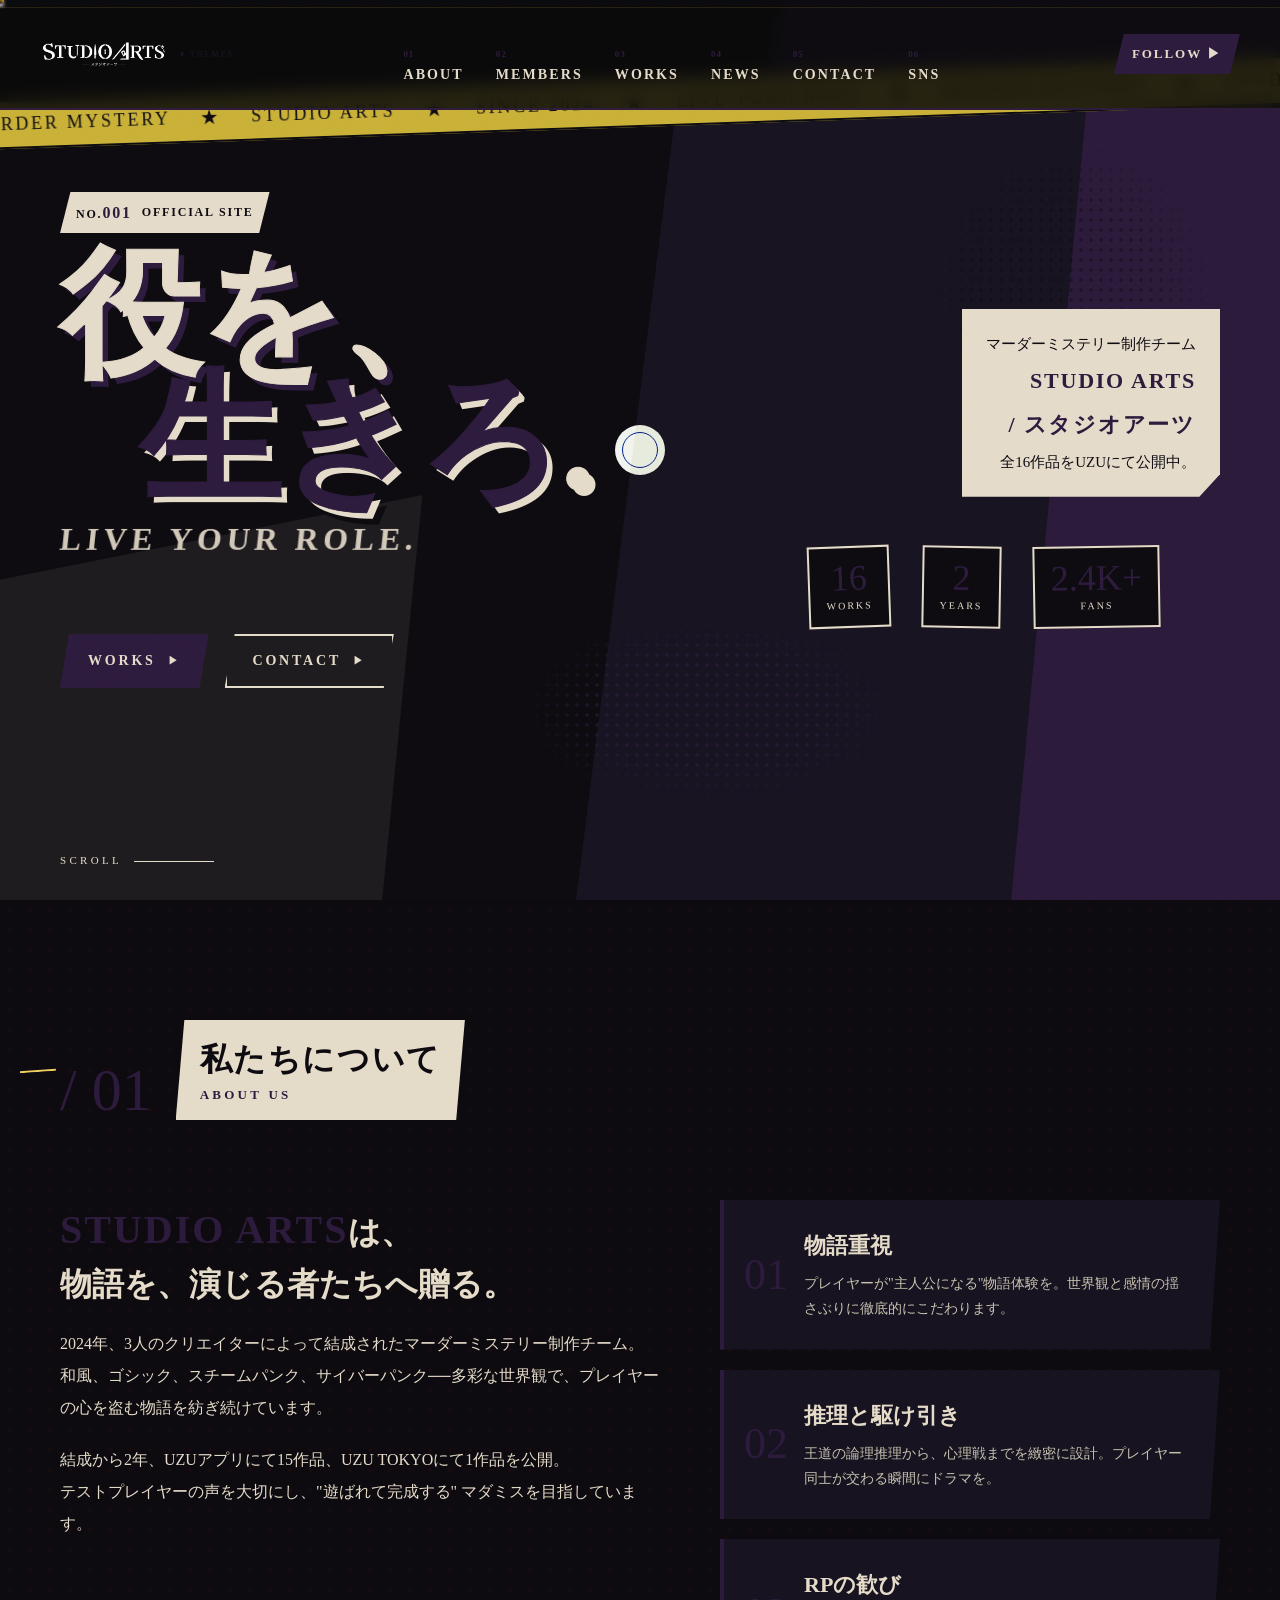
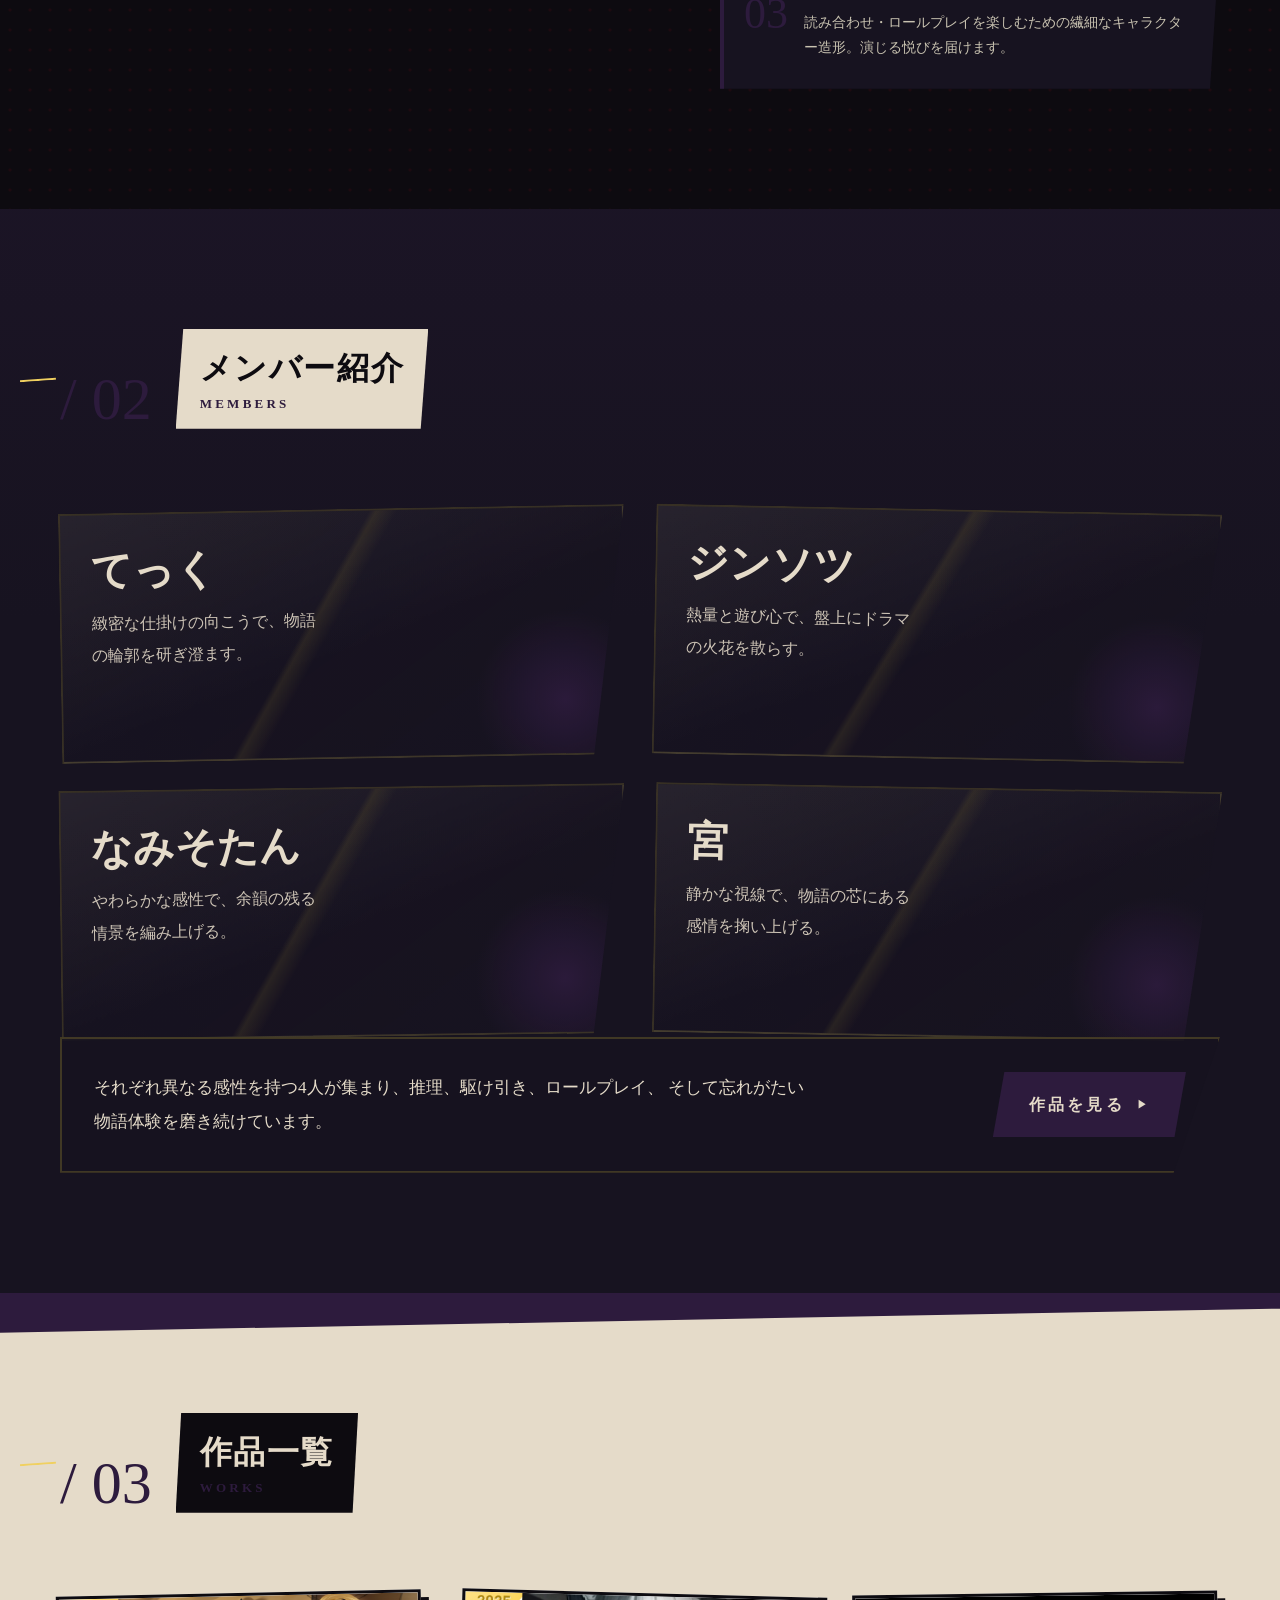
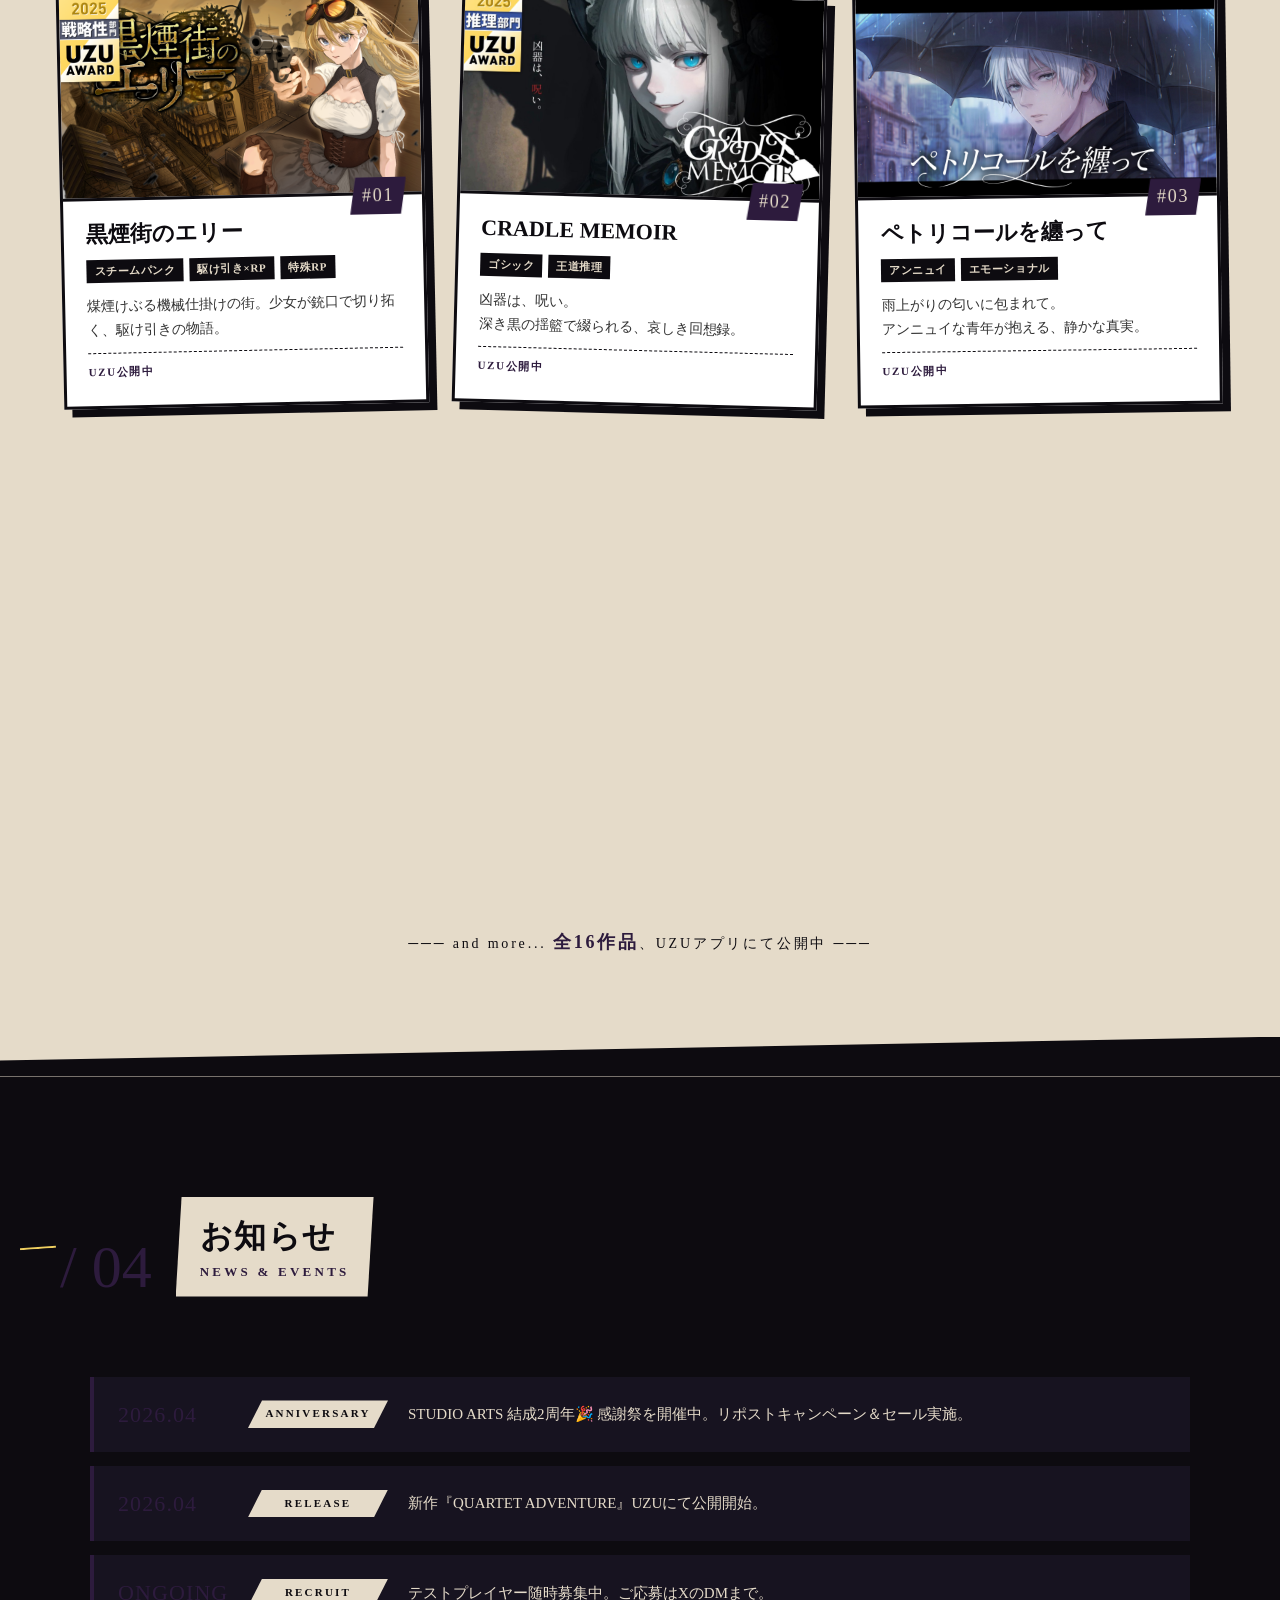
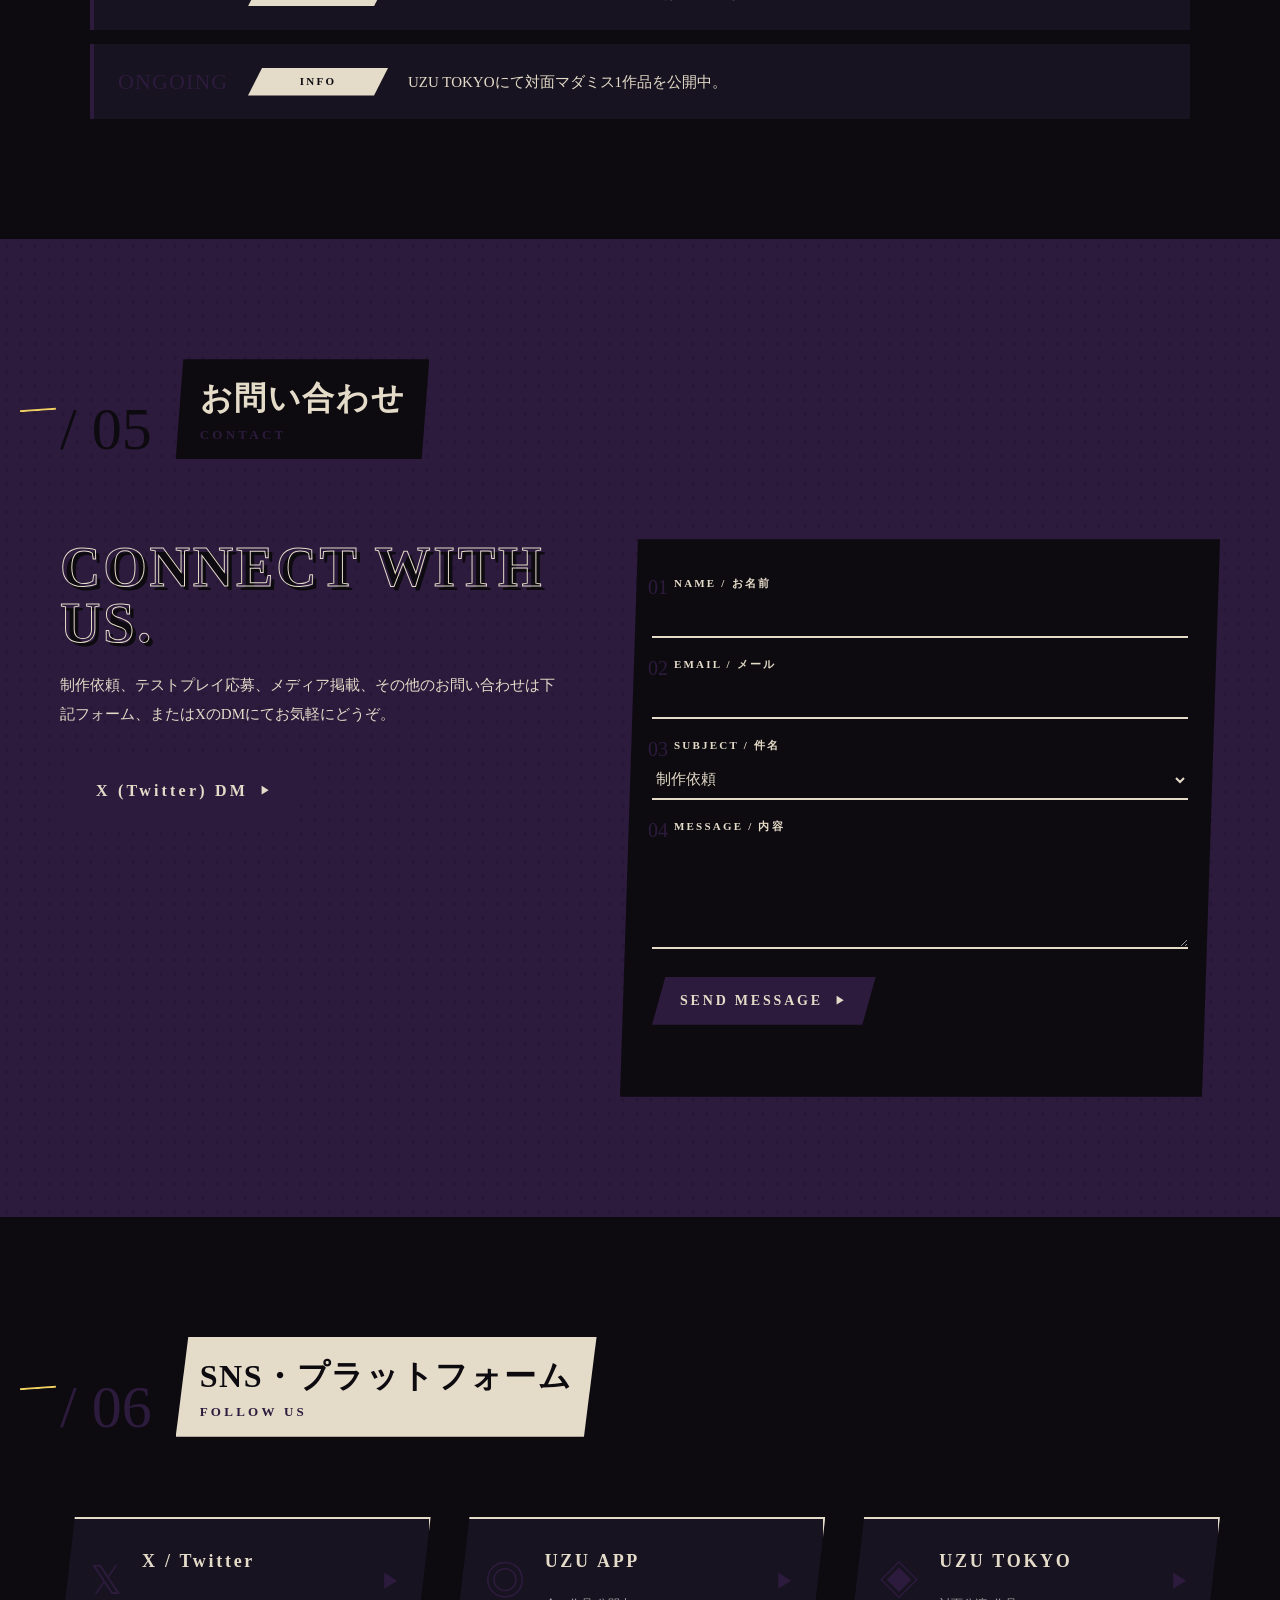
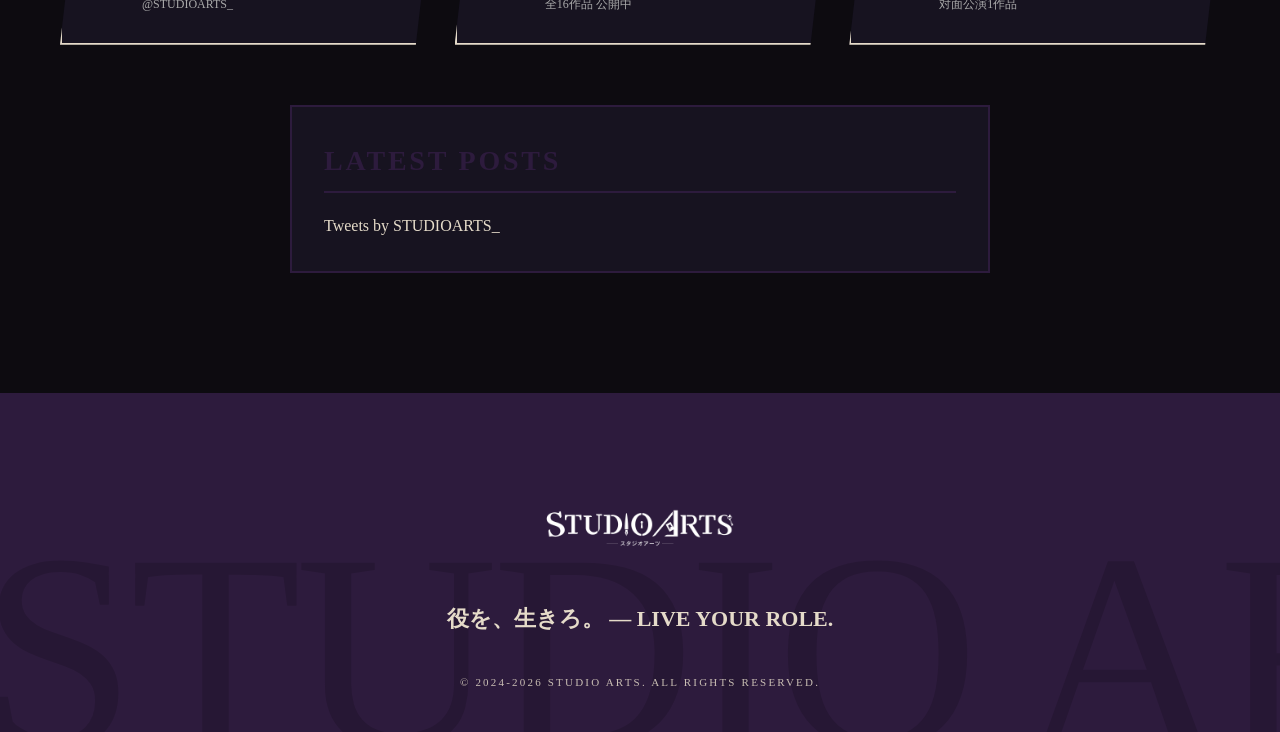
==== index.html @ 42cb7a31 "Member hover: bands overlay inside card (top/bottom), remove hiragana, add red offset shadow" ====
<!DOCTYPE html>
<html lang="ja">
<head>
<meta charset="UTF-8">
<meta name="viewport" content="width=device-width, initial-scale=1.0">
<title>STUDIO ARTS｜スタジオアーツ 公式サイト</title>
<meta name="description" content="マーダーミステリー制作チーム『STUDIO ARTS』公式サイト。物語を、奪え。">
<link rel="preconnect" href="https://fonts.googleapis.com">
<link rel="preconnect" href="https://fonts.gstatic.com" crossorigin>
<link href="https://fonts.googleapis.com/css2?family=Bebas+Neue&family=Oswald:wght@500;700&family=Shippori+Mincho+B1:wght@700;800&family=RocknRoll+One&family=Zen+Kaku+Gothic+New:wght@500;700;900&display=swap" rel="stylesheet">
<style>
/* ============================================
   STUDIO ARTS — Persona 5 Inspired Design
   ============================================ */

:root {
  --red: #2D1B3D;
  --red-dark: #1A0F26;
  --red-glow: #4A2D66;
  --black: #0D0B10;
  --black-soft: #171320;
  --gray: #2a2540;
  --off-white: #E5DBC9;
  --white: #ffffff;
  --yellow: #C9B037;
}

/* ============================================
   THEME OVERRIDES
   ============================================ */
body, body * {
  transition: background-color 0.4s ease, color 0.4s ease, border-color 0.4s ease;
}

/* 1. Gothic Violet (default :root) — no override needed */

/* 2. Mahoyaku (deep blue × gold) */
body.theme-mahoyaku {
  --red: #004986; --red-dark: #003060; --red-glow: #0066b3;
  --black: #000000; --black-soft: #07161f; --gray: #1a2838;
  --off-white: #debb54; --yellow: #f5e9b8;
}
/* 3. Persona Crimson */
body.theme-persona {
  --red: #e60012; --red-dark: #a80010; --red-glow: #ff1a2e;
  --black: #0a0a0a; --black-soft: #141414; --gray: #2a2a2a;
  --off-white: #f2ead3; --yellow: #f5d547;
}
/* 4. Emerald Mystery */
body.theme-emerald {
  --red: #0B3D2E; --red-dark: #062419; --red-glow: #17664a;
  --black: #0a0a0a; --black-soft: #101815; --gray: #1c2a23;
  --off-white: #EFE6D2; --yellow: #D4A84B;
}
/* 5. Midnight Noir */
body.theme-noir {
  --red: #0F2A4D; --red-dark: #091a31; --red-glow: #1f4577;
  --black: #0A0A0A; --black-soft: #111827; --gray: #1f2a3d;
  --off-white: #E8E2D0; --yellow: #C9A86A;
}
/* 6. Wafu Mystery */
body.theme-wafu {
  --red: #C8102E; --red-dark: #8a0a1e; --red-glow: #e73d58;
  --black: #1B2631; --black-soft: #111a24; --gray: #2b3a4a;
  --off-white: #F4EFE0; --yellow: #E8C15F;
}
/* 7. Sakura Blood */
body.theme-sakura {
  --red: #8B1A3B; --red-dark: #5e112a; --red-glow: #b53659;
  --black: #1A0E14; --black-soft: #26151c; --gray: #3a2330;
  --off-white: #F5E6DC; --yellow: #F5C6D0;
}
/* 8. Monochrome Assassin (inverted) */
body.theme-mono {
  --red: #B91C1C; --red-dark: #7f1313; --red-glow: #e23a3a;
  --black: #F5F1E8; --black-soft: #ECE4D0; --gray: #bfb6a0;
  --off-white: #1C1C1C; --yellow: #1C1C1C;
}
body.theme-mono { color: #1C1C1C; }
body.theme-mono .noise { mix-blend-mode: multiply; opacity: 0.04; }
/* 9. Cyber Neon */
body.theme-cyber {
  --red: #FF2E8A; --red-dark: #c21868; --red-glow: #ff5faa;
  --black: #050A1F; --black-soft: #0b1432; --gray: #1a2548;
  --off-white: #F4EFE0; --yellow: #00D9E8;
}
/* 10. Blood Moon */
body.theme-bloodmoon {
  --red: #7A0C2E; --red-dark: #4f061c; --red-glow: #b32048;
  --black: #0A0505; --black-soft: #16090a; --gray: #2a1418;
  --off-white: #F5E4D0; --yellow: #E86A1A;
}
/* 11. Abyss Teal */
body.theme-abyss {
  --red: #0D4F5C; --red-dark: #073840; --red-glow: #1b7889;
  --black: #040e12; --black-soft: #0a1a1f; --gray: #16303a;
  --off-white: #E6EEF0; --yellow: #C0C5CE;
}
/* 12. Amethyst Veil */
body.theme-amethyst {
  --red: #5B3A8A; --red-dark: #3f285f; --red-glow: #7d56b3;
  --black: #0F0A1A; --black-soft: #1a1230; --gray: #2d2047;
  --off-white: #F0E6F5; --yellow: #D4C1E8;
}
/* 13. Hemoglobin */
body.theme-hemoglobin {
  --red: #A0152A; --red-dark: #6e0e1c; --red-glow: #d12e46;
  --black: #1a0608; --black-soft: #260a0d; --gray: #3a1418;
  --off-white: #E8EEF4; --yellow: #F5F8FC;
}
/* 14. Onyx Gold */
body.theme-onyx {
  --red: #1a1a1a; --red-dark: #000000; --red-glow: #333333;
  --black: #000000; --black-soft: #0c0c0c; --gray: #1f1f1f;
  --off-white: #F5EBC0; --yellow: #D4AF37;
}
/* 15. Iron Rust */
body.theme-rust {
  --red: #5C3A2E; --red-dark: #3e2419; --red-glow: #80594a;
  --black: #1a120d; --black-soft: #261c16; --gray: #3a2b22;
  --off-white: #EFE0CE; --yellow: #B8763F;
}
/* 16. Forest Witch */
body.theme-forest {
  --red: #1F3A2E; --red-dark: #10241c; --red-glow: #305c4a;
  --black: #0a120d; --black-soft: #121d17; --gray: #1d2f24;
  --off-white: #E8DFCB; --yellow: #D9A96A;
}
/* 17. Paper Noir */
body.theme-paper {
  --red: #5a4a2d; --red-dark: #3d3020; --red-glow: #86734a;
  --black: #2B2419; --black-soft: #1f1a11; --gray: #3a3124;
  --off-white: #F2EBD5; --yellow: #D8B35A;
}
/* 18. Neon Tokyo */
body.theme-tokyo {
  --red: #2B0B4F; --red-dark: #1a0732; --red-glow: #4d1a87;
  --black: #08031a; --black-soft: #120728; --gray: #241141;
  --off-white: #F0E6FF; --yellow: #FF4FA8;
}
/* 19. Ice Lapis */
body.theme-lapis {
  --red: #0A1F3D; --red-dark: #051127; --red-glow: #1a3c70;
  --black: #020814; --black-soft: #071224; --gray: #132439;
  --off-white: #E4F1F6; --yellow: #7FC7D9;
}
/* 20. Midnight Chrome */
body.theme-chrome {
  --red: #1a1d26; --red-dark: #0f1219; --red-glow: #2e3345;
  --black: #0A0A0F; --black-soft: #12141c; --gray: #20242f;
  --off-white: #E8ECF2; --yellow: #C5CDD9;
}
/* 21. Carbon Steel */
body.theme-carbon {
  --red: #1E2126; --red-dark: #14161a; --red-glow: #323842;
  --black: #08090c; --black-soft: #13151a; --gray: #252931;
  --off-white: #E1EBF2; --yellow: #6BB8D6;
}
/* 22. Slate Minimal */
body.theme-slate {
  --red: #2B2F35; --red-dark: #1c2026; --red-glow: #444a54;
  --black: #0d0f12; --black-soft: #171a1f; --gray: #2a2e35;
  --off-white: #EFE9DE; --yellow: #B8936A;
}
/* 23. Arctic Sapphire */
body.theme-arctic {
  --red: #0C1B2E; --red-dark: #061122; --red-glow: #1e3656;
  --black: #020611; --black-soft: #0a111f; --gray: #14243c;
  --off-white: #EAF2FB; --yellow: #4A90C0;
}
/* 24. Platinum Obsidian */
body.theme-platinum {
  --red: #0E0E10; --red-dark: #050506; --red-glow: #1f1f22;
  --black: #050505; --black-soft: #0c0c0c; --gray: #1a1a1c;
  --off-white: #F1F3F6; --yellow: #BEC2C9;
}

/* ============================================
   THEME PANEL
   ============================================ */
.nav-logo { cursor: pointer; user-select: none; }
.nav-logo::after {
  content: "◉ THEMES";
  display: block;
  font-family: var(--font-en);
  font-size: 8px;
  letter-spacing: 0.25em;
  color: var(--red);
  opacity: 0.6;
  margin-top: 2px;
  transition: opacity 0.3s;
}
.nav-logo:hover::after { opacity: 1; }

.theme-backdrop {
  position: fixed;
  inset: 0;
  background: rgba(0,0,0,0.75);
  backdrop-filter: blur(6px);
  z-index: 1000;
  opacity: 0;
  pointer-events: none;
  transition: opacity 0.3s ease;
}
.theme-backdrop.open { opacity: 1; pointer-events: auto; }

.theme-panel {
  position: fixed;
  top: 50%;
  left: 50%;
  transform: translate(-50%, -50%) scale(0.9);
  z-index: 1001;
  width: min(920px, 92vw);
  max-height: 88vh;
  overflow-y: auto;
  background: var(--black);
  border: 2px solid var(--red);
  box-shadow: 0 0 60px rgba(0,0,0,0.8);
  padding: 40px 40px 32px;
  opacity: 0;
  pointer-events: none;
  transition: opacity 0.3s ease, transform 0.3s ease;
  clip-path: polygon(2% 0, 100% 0, 98% 100%, 0 100%);
}
.theme-backdrop.open + .theme-panel,
.theme-panel.open {
  opacity: 1;
  pointer-events: auto;
  transform: translate(-50%, -50%) scale(1);
}

.theme-panel-header {
  display: flex;
  justify-content: space-between;
  align-items: baseline;
  margin-bottom: 24px;
  padding-bottom: 14px;
  border-bottom: 2px solid var(--red);
}
.theme-panel-title {
  font-family: var(--font-display);
  font-size: 32px;
  letter-spacing: 0.15em;
  color: var(--off-white);
}
.theme-panel-title span { color: var(--red); }
.theme-panel-close {
  background: transparent;
  border: 1px solid var(--off-white);
  color: var(--off-white);
  width: 36px; height: 36px;
  font-size: 18px;
  cursor: pointer;
  font-family: var(--font-display);
  transition: background 0.2s, color 0.2s;
}
.theme-panel-close:hover {
  background: var(--red);
  border-color: var(--red);
  color: var(--off-white);
}

.theme-grid {
  display: flex;
  flex-direction: column;
  gap: 24px;
}
.theme-group {
  display: flex;
  flex-direction: column;
  gap: 10px;
}
.theme-group-head {
  display: flex;
  align-items: center;
  gap: 10px;
  padding-bottom: 6px;
  border-bottom: 1px solid rgba(201, 176, 55, 0.25);
}
.theme-group-icon {
  font-size: 18px;
  line-height: 1;
}
.theme-group-title {
  font-family: var(--font-en);
  font-size: 12px;
  letter-spacing: 0.25em;
  color: var(--yellow);
  font-weight: 700;
}
.theme-group-sub {
  font-family: var(--font-gothic);
  font-size: 11px;
  color: rgba(229,219,201,0.5);
  margin-left: auto;
}
.theme-group-body {
  display: grid;
  grid-template-columns: repeat(auto-fill, minmax(220px, 1fr));
  gap: 12px;
}

.theme-card {
  display: flex;
  flex-direction: column;
  gap: 8px;
  padding: 14px;
  background: var(--black-soft);
  border: 2px solid transparent;
  cursor: pointer;
  font-family: inherit;
  color: var(--off-white);
  text-align: left;
  transition: border-color 0.2s, transform 0.2s;
  position: relative;
}
.theme-card:hover {
  border-color: var(--red);
  transform: translateY(-3px);
}
.theme-card.active {
  border-color: var(--yellow);
  box-shadow: 0 0 18px rgba(255,255,255,0.15);
}
.theme-card.active::before {
  content: "✓";
  position: absolute;
  top: 6px; right: 10px;
  font-family: var(--font-display);
  font-size: 18px;
  color: var(--yellow);
}

.theme-card-swatches {
  display: flex;
  height: 36px;
  border: 1px solid rgba(255,255,255,0.1);
}
.theme-card-swatches span { flex: 1; }

.theme-card-name {
  font-family: var(--font-jp);
  font-weight: 800;
  font-size: 15px;
  color: var(--off-white);
  letter-spacing: 0.05em;
}
.theme-card-desc {
  font-family: var(--font-gothic);
  font-size: 11px;
  color: #aaa;
  letter-spacing: 0.05em;
}

.theme-toast {
  position: fixed;
  bottom: 40px;
  left: 50%;
  transform: translateX(-50%) translateY(30px);
  z-index: 1100;
  padding: 12px 24px;
  background: var(--red);
  color: var(--off-white);
  font-family: var(--font-en);
  font-size: 13px;
  letter-spacing: 0.2em;
  opacity: 0;
  transition: opacity 0.3s, transform 0.3s;
  clip-path: polygon(4% 0, 100% 0, 96% 100%, 0 100%);
}
.theme-toast.show {
  opacity: 1;
  transform: translateX(-50%) translateY(0);

  --font-jp: "Shippori Mincho B1", "Zen Kaku Gothic New", serif;
  --font-gothic: "Zen Kaku Gothic New", sans-serif;
  --font-en: "Oswald", sans-serif;
  --font-display: "Bebas Neue", sans-serif;
}

* { margin: 0; padding: 0; box-sizing: border-box; }

html { scroll-behavior: smooth; }

body {
  background: var(--black);
  color: var(--off-white);
  font-family: var(--font-jp);
  overflow-x: hidden;
  line-height: 1.6;
  font-feature-settings: "palt";
}

a { color: inherit; text-decoration: none; }
ul, ol { list-style: none; }

/* ============================================
   NOISE OVERLAY
   ============================================ */
.noise {
  position: fixed;
  inset: 0;
  pointer-events: none;
  z-index: 9999;
  opacity: 0.06;
  background-image: url("data:image/svg+xml;utf8,<svg xmlns='http://www.w3.org/2000/svg' width='200' height='200'><filter id='n'><feTurbulence type='fractalNoise' baseFrequency='0.9' numOctaves='3' stitchTiles='stitch'/></filter><rect width='100%25' height='100%25' filter='url(%23n)'/></svg>");
  mix-blend-mode: overlay;
}

/* ============================================
   NAV
   ============================================ */
.nav {
  position: fixed;
  top: 0; left: 0; right: 0;
  z-index: 100;
  display: flex;
  align-items: center;
  justify-content: space-between;
  padding: 18px 40px;
  background: rgba(10,10,10,0.85);
  backdrop-filter: blur(8px);
  border-bottom: 2px solid var(--red);
}

.nav-logo {
  display: flex;
  align-items: center;
  gap: 12px;
}

/* Image logo — invert black→white + screen to drop white bg */
.logo-img {
  height: 72px;
  width: auto;
  display: block;
  filter: invert(1);
  mix-blend-mode: screen;
  transition: filter 0.3s, transform 0.3s;
}
.nav-logo:hover .logo-img {
  filter: invert(1) drop-shadow(0 0 6px rgba(201,176,55,0.7));
  transform: scale(1.03);
}
.footer-logo .logo-img { height: 110px; }
.loader-logo-img {
  height: clamp(120px, 20vw, 240px);
  width: auto;
  display: block;
  mix-blend-mode: screen;
  filter: invert(1) drop-shadow(6px 6px 0 rgba(45,27,61,0.6));
}
@media (max-width: 768px) {
  .logo-img { height: 54px; }
  .footer-logo .logo-img { height: 80px; }
}

/* Legacy text logo — kept hidden (can be restored if needed) */
.logo-mark, .logo-sub { display: none; }

.nav-list {
  display: flex;
  gap: 28px;
}

.nav-list a {
  position: relative;
  font-family: var(--font-en);
  font-size: 14px;
  font-weight: 700;
  letter-spacing: 0.15em;
  padding: 8px 4px;
  transition: color 0.2s;
}
.nav-list a::before {
  content: attr(data-num);
  display: block;
  font-size: 9px;
  color: var(--red);
  letter-spacing: 0.1em;
}
.nav-list a::after {
  content: "";
  position: absolute;
  left: 0; bottom: 0;
  width: 0;
  height: 2px;
  background: var(--red);
  transition: width 0.3s;
}
.nav-list a:hover::after { width: 100%; }

.nav-cta {
  font-family: var(--font-en);
  font-size: 13px;
  font-weight: 700;
  letter-spacing: 0.15em;
  padding: 10px 18px;
  background: var(--red);
  color: var(--off-white);
  clip-path: polygon(8% 0, 100% 0, 92% 100%, 0 100%);
  transition: transform 0.2s;
}
.nav-cta:hover { transform: translateX(4px); }

/* ============================================
   HERO
   ============================================ */
.hero {
  position: relative;
  min-height: 100vh;
  display: flex;
  align-items: center;
  padding: 120px 60px 80px;
  overflow: hidden;
  background: var(--black);
}

.hero-bg-shapes { position: absolute; inset: 0; z-index: 0; }

.shape {
  position: absolute;
  background: var(--red);
}
.shape-1 {
  top: -10%; right: -5%;
  width: 60%; height: 120%;
  clip-path: polygon(30% 0, 100% 0, 100% 100%, 0% 100%);
  opacity: 0.95;
}
.shape-2 {
  top: 10%; right: 15%;
  width: 40%; height: 90%;
  background: var(--black-soft);
  clip-path: polygon(20% 0, 100% 0, 85% 100%, 0% 100%);
}
.shape-3 {
  bottom: -5%; left: -2%;
  width: 35%; height: 50%;
  background: var(--off-white);
  clip-path: polygon(0 20%, 100% 0, 90% 100%, 0% 100%);
  opacity: 0.08;
}

.halftone {
  position: absolute;
  background-image: radial-gradient(circle, var(--black) 1.5px, transparent 2px);
  background-size: 10px 10px;
  opacity: 0.4;
}
.halftone-1 {
  top: 15%; right: 5%;
  width: 300px; height: 300px;
  mask-image: radial-gradient(circle, black 40%, transparent 70%);
}
.halftone-2 {
  bottom: 10%; left: 40%;
  width: 400px; height: 200px;
  background-image: radial-gradient(circle, var(--red) 1.5px, transparent 2px);
  mask-image: radial-gradient(ellipse, black 40%, transparent 70%);
  opacity: 0.6;
}

.hero-stripe {
  position: absolute;
  top: 78px;
  left: -5%;
  width: 110%;
  background: var(--yellow);
  color: var(--black);
  font-family: var(--font-display);
  font-size: 18px;
  letter-spacing: 0.15em;
  padding: 8px 0;
  transform: rotate(-2deg);
  overflow: hidden;
  border-top: 2px solid var(--black);
  border-bottom: 2px solid var(--black);
  z-index: 2;
}
.hero-stripe-track {
  display: inline-flex;
  gap: 30px;
  white-space: nowrap;
  padding-left: 30px;
  animation: marquee 18s linear infinite;
  will-change: transform;
}
.hero-stripe-track span { flex-shrink: 0; }
@keyframes marquee {
  from { transform: translateX(0); }
  to   { transform: translateX(-50%); }
}

.hero-inner {
  position: relative;
  z-index: 3;
  max-width: 1400px;
  width: 100%;
  margin: 0 auto;
  display: grid;
  grid-template-columns: 1fr auto;
  gap: 40px;
  align-items: end;
}

.hero-badge {
  position: absolute;
  top: -60px;
  left: 0;
  display: inline-flex;
  align-items: center;
  gap: 10px;
  background: var(--off-white);
  color: var(--black);
  padding: 8px 16px;
  font-family: var(--font-en);
  font-weight: 700;
  font-size: 12px;
  letter-spacing: 0.15em;
  transform: rotate(-3deg);
  clip-path: polygon(5% 0, 100% 0, 95% 100%, 0 100%);
}
.badge-no strong { color: var(--red); font-size: 16px; }

.hero-title {
  grid-column: 1;
  font-family: var(--font-jp);
  font-weight: 800;
  line-height: 0.9;
  color: var(--off-white);
}
.title-line {
  display: block;
  font-size: clamp(60px, 11vw, 180px);
  letter-spacing: -0.02em;
  text-shadow:
    6px 6px 0 var(--red),
    12px 12px 0 var(--black);
  -webkit-text-stroke: 1px var(--off-white);
}
.line-1 { transform: skew(-4deg, 0); }
.line-2 {
  margin-left: 80px;
  color: var(--red);
  text-shadow:
    6px 6px 0 var(--off-white),
    12px 12px 0 var(--black);
  -webkit-text-stroke: 1px var(--red);
}
.line-2 em {
  color: var(--off-white);
  font-style: normal;
  -webkit-text-stroke: 1px var(--off-white);
}
.title-en {
  display: block;
  margin-top: 20px;
  font-family: var(--font-display);
  font-size: clamp(20px, 2.5vw, 38px);
  letter-spacing: 0.15em;
  color: var(--off-white);
  opacity: 0.9;
  transform: skew(-6deg);
}

.page-hero {
  position: relative;
  min-height: 78vh;
  display: flex;
  align-items: flex-end;
  padding: 140px 60px 80px;
  overflow: hidden;
  background: var(--black);
}

.page-hero-inner {
  position: relative;
  z-index: 3;
  width: min(1320px, 100%);
  margin: 0 auto;
}

.page-hero-copy {
  max-width: 860px;
}

.page-kicker {
  margin-bottom: 20px;
  font-family: var(--font-en);
  font-size: 14px;
  letter-spacing: 0.3em;
  color: var(--yellow);
}

.page-title {
  font-family: var(--font-jp);
  font-weight: 800;
  line-height: 0.92;
}

.page-lead {
  margin-top: 28px;
  max-width: 640px;
  font-size: 18px;
  line-height: 2;
  color: rgba(229, 219, 201, 0.92);
}

.hero-lead {
  grid-column: 2;
  font-size: 15px;
  line-height: 2;
  text-align: right;
  background: var(--off-white);
  color: var(--black);
  padding: 20px 24px;
  clip-path: polygon(0 0, 100% 0, 100% 88%, 92% 100%, 0 100%);
  max-width: 340px;
  transform: rotate(1deg);
  align-self: center;
}
.hero-lead strong {
  font-family: var(--font-display);
  font-size: 22px;
  color: var(--red);
  letter-spacing: 0.08em;
}

.hero-cta {
  grid-column: 1 / -1;
  display: flex;
  gap: 16px;
  margin-top: 40px;
}

.btn {
  display: inline-flex;
  align-items: center;
  gap: 12px;
  padding: 16px 28px;
  font-family: var(--font-en);
  font-weight: 700;
  font-size: 14px;
  letter-spacing: 0.2em;
  clip-path: polygon(6% 0, 100% 0, 94% 100%, 0 100%);
  transition: transform 0.2s, box-shadow 0.2s;
  cursor: pointer;
  border: none;
}
.btn-primary {
  background: var(--red);
  color: var(--off-white);
}
.btn-primary:hover {
  transform: translate(3px, -3px);
  box-shadow: -4px 4px 0 var(--off-white);
}
.btn-ghost {
  background: transparent;
  color: var(--off-white);
  outline: 2px solid var(--off-white);
  outline-offset: -2px;
}
.btn-ghost:hover {
  background: var(--off-white);
  color: var(--black);
  transform: translate(3px, -3px);
}
.btn-large { padding: 20px 36px; font-size: 16px; }
.btn-arrow { font-size: 10px; }

.hero-meta {
  position: absolute;
  bottom: 60px;
  right: 60px;
  display: flex;
  gap: 32px;
  z-index: 4;
}
.meta-item {
  display: flex;
  flex-direction: column;
  align-items: center;
  padding: 12px 16px;
  background: var(--black);
  border: 2px solid var(--off-white);
  transform: rotate(-2deg);
}
.meta-item:nth-child(2) { transform: rotate(1deg); }
.meta-item:nth-child(3) { transform: rotate(-1deg); }
.meta-num {
  font-family: var(--font-display);
  font-size: 36px;
  color: var(--red);
  line-height: 1;
}
.meta-label {
  font-family: var(--font-en);
  font-size: 10px;
  letter-spacing: 0.2em;
  color: var(--off-white);
  margin-top: 2px;
}

.hero-scroll {
  position: absolute;
  bottom: 30px;
  left: 60px;
  display: flex;
  align-items: center;
  gap: 12px;
  font-family: var(--font-en);
  font-size: 11px;
  letter-spacing: 0.3em;
  color: var(--off-white);
  z-index: 4;
}
.scroll-line {
  width: 80px;
  height: 1px;
  background: var(--off-white);
  position: relative;
  overflow: hidden;
}
.scroll-line::after {
  content: "";
  position: absolute;
  left: -30%;
  width: 30%;
  height: 100%;
  background: var(--red);
  animation: scroll-dash 2s linear infinite;
}
@keyframes scroll-dash {
  to { left: 100%; }
}

/* ============================================
   SECTION (shared)
   ============================================ */
.section {
  position: relative;
  padding: 120px 60px;
  overflow: hidden;
}

.section-head {
  position: relative;
  display: flex;
  align-items: flex-end;
  gap: 24px;
  margin-bottom: 80px;
  max-width: 1400px;
  margin-left: auto;
  margin-right: auto;
}

.section-no {
  font-family: var(--font-display);
  font-size: 60px;
  color: var(--red);
  line-height: 1;
  transform: skew(-6deg);
}

.section-title {
  position: relative;
  display: inline-flex;
  flex-direction: column;
  padding: 14px 24px;
  background: var(--off-white);
  color: var(--black);
  clip-path: polygon(3% 0, 100% 0, 97% 100%, 0 100%);
}
.section-title .jp {
  font-family: var(--font-jp);
  font-weight: 800;
  font-size: 32px;
  letter-spacing: 0.05em;
}
.section-title .en {
  font-family: var(--font-en);
  font-weight: 700;
  font-size: 13px;
  letter-spacing: 0.25em;
  color: var(--red);
}

/* ============================================
   ABOUT
   ============================================ */
.about {
  background: var(--black);
}
.about::before {
  content: "";
  position: absolute;
  inset: 0;
  background-image: radial-gradient(circle, rgba(230,0,18,0.08) 1px, transparent 2px);
  background-size: 20px 20px;
  pointer-events: none;
}

.about-grid {
  position: relative;
  display: grid;
  grid-template-columns: 1.2fr 1fr;
  gap: 60px;
  max-width: 1400px;
  margin: 0 auto;
  align-items: start;
}

.about-text { font-size: 16px; line-height: 2; }
.about-lead {
  font-family: var(--font-jp);
  font-weight: 800;
  font-size: 32px;
  line-height: 1.5;
  color: var(--off-white);
  margin-bottom: 30px;
}
.about-lead strong {
  color: var(--red);
  font-size: 40px;
  letter-spacing: 0.05em;
}
.about-text p { margin-bottom: 20px; }

.about-cards {
  display: flex;
  flex-direction: column;
  gap: 20px;
}

.pillar-card {
  position: relative;
  padding: 28px 28px 28px 80px;
  background: var(--black-soft);
  border-left: 4px solid var(--red);
  clip-path: polygon(0 0, 100% 0, 98% 100%, 0 100%);
  transition: transform 0.3s;
}
.pillar-card:hover {
  transform: translateX(6px);
}
.pillar-card:nth-child(2) { transform: translateX(20px); }
.pillar-card:nth-child(3) { transform: translateX(40px); }
.pillar-card:nth-child(2):hover { transform: translateX(26px); }
.pillar-card:nth-child(3):hover { transform: translateX(46px); }

.pillar-no {
  position: absolute;
  top: 50%;
  left: 20px;
  transform: translateY(-50%);
  font-family: var(--font-display);
  font-size: 44px;
  color: var(--red);
  line-height: 1;
}
.pillar-card h3 {
  font-family: var(--font-jp);
  font-weight: 800;
  font-size: 22px;
  color: var(--off-white);
  margin-bottom: 8px;
}
.pillar-card p {
  font-size: 14px;
  line-height: 1.8;
  color: #c8c2b0;
}

/* ============================================
   WORKS
   ============================================ */
.works {
  background: var(--off-white);
  color: var(--black);
}
.works::before {
  content: "";
  position: absolute;
  top: 0; left: 0; right: 0;
  height: 40px;
  background: var(--red);
  clip-path: polygon(0 0, 100% 0, 100% 40%, 0 100%);
}
.works::after {
  content: "";
  position: absolute;
  bottom: 0; left: 0; right: 0;
  height: 40px;
  background: var(--black);
  clip-path: polygon(0 60%, 100% 0, 100% 100%, 0 100%);
}

.works .section-title {
  background: var(--black);
  color: var(--off-white);
}
.works .section-title .en { color: var(--red); }

.works-grid {
  max-width: 1400px;
  margin: 0 auto;
  display: grid;
  grid-template-columns: repeat(3, 1fr);
  gap: 32px;
}

.work-card {
  position: relative;
  background: var(--white);
  border: 3px solid var(--black);
  transform: rotate(var(--rot, 0deg));
  transition: transform 0.3s, box-shadow 0.3s;
  box-shadow: 8px 8px 0 var(--black);
  overflow: hidden;
}
.work-card:hover {
  transform: rotate(0) translate(-4px, -4px);
  box-shadow: 14px 14px 0 var(--red);
}

.work-img {
  aspect-ratio: 16/9;
  background-size: cover;
  background-position: center;
  position: relative;
  border-bottom: 3px solid var(--black);
}
.work-img::after {
  content: "";
  position: absolute;
  inset: 0;
  background: linear-gradient(180deg, transparent 60%, rgba(0,0,0,0.5));
  opacity: 0;
  transition: opacity 0.3s;
}
.work-card:hover .work-img::after { opacity: 1; }

.work-img-placeholder {
  background: var(--black);
  display: flex;
  align-items: center;
  justify-content: center;
}
.placeholder-text {
  font-family: var(--font-display);
  font-size: 40px;
  color: var(--red);
  text-align: center;
  letter-spacing: 0.05em;
  line-height: 1;
  transform: skew(-6deg);
}

.work-info {
  padding: 20px 22px 24px;
  position: relative;
}
.work-no {
  position: absolute;
  top: -18px;
  right: 16px;
  background: var(--red);
  color: var(--off-white);
  font-family: var(--font-display);
  font-size: 18px;
  letter-spacing: 0.1em;
  padding: 4px 12px;
  clip-path: polygon(10% 0, 100% 0, 90% 100%, 0 100%);
}
.work-info h3 {
  font-family: var(--font-jp);
  font-weight: 800;
  font-size: 22px;
  color: var(--black);
  margin-bottom: 10px;
  line-height: 1.3;
}
.work-info h3 .sub { font-size: 14px; display: block; color: var(--red); font-weight: 700; }

.work-tags {
  display: flex;
  flex-wrap: wrap;
  gap: 6px;
  margin-bottom: 12px;
}
.work-tags span {
  font-family: var(--font-gothic);
  font-size: 11px;
  font-weight: 700;
  padding: 3px 8px;
  background: var(--black);
  color: var(--off-white);
  letter-spacing: 0.05em;
}

.work-desc {
  font-size: 14px;
  line-height: 1.7;
  color: #333;
  margin-bottom: 10px;
}

.work-meta {
  font-family: var(--font-en);
  font-size: 11px;
  letter-spacing: 0.15em;
  color: var(--red);
  font-weight: 700;
  border-top: 1px dashed var(--black);
  padding-top: 10px;
}

.works-more {
  text-align: center;
  margin-top: 60px;
  font-family: var(--font-en);
  font-size: 14px;
  letter-spacing: 0.2em;
  color: var(--black);
  max-width: 1400px;
  margin-left: auto;
  margin-right: auto;
}
.works-more strong { color: var(--red); font-size: 18px; }

/* ============================================
   MEMBERS PAGE
   ============================================ */
.members-page .page-hero::after {
  content: "";
  position: absolute;
  right: 5%;
  bottom: 12%;
  width: 340px;
  height: 340px;
  border: 2px solid rgba(201, 176, 55, 0.4);
  transform: rotate(12deg);
  clip-path: polygon(20% 0, 100% 0, 80% 100%, 0 100%);
  opacity: 0.4;
}

.members-section {
  position: relative;
  background:
    linear-gradient(180deg, rgba(45, 27, 61, 0.18) 0%, transparent 38%),
    var(--black-soft);
}

.members-grid {
  display: grid;
  grid-template-columns: repeat(2, minmax(0, 1fr));
  gap: 28px;
}

.member-card {
  position: relative;
  min-height: 250px;
  padding: 34px 30px 28px;
  background:
    linear-gradient(160deg, rgba(229, 219, 201, 0.08), transparent 55%),
    linear-gradient(145deg, var(--black-soft), rgba(23, 19, 32, 0.92));
  border: 2px solid rgba(201, 176, 55, 0.18);
  clip-path: polygon(0 0, 100% 0, 94% 100%, 0 100%);
  box-shadow: 12px 12px 0 rgba(0, 0, 0, 0.28);
  overflow: hidden;
}

.member-card::before {
  content: "";
  position: absolute;
  inset: 0;
  background:
    linear-gradient(120deg, transparent 0%, transparent 44%, rgba(201, 176, 55, 0.1) 45%, transparent 48%);
  pointer-events: none;
}

.member-card::after {
  content: "";
  position: absolute;
  right: -30px;
  bottom: -36px;
  width: 180px;
  height: 180px;
  background: radial-gradient(circle, rgba(45, 27, 61, 0.9) 0%, rgba(45, 27, 61, 0) 70%);
  pointer-events: none;
}

.member-no { display: none; }
.member-no--keep-unused {
  display: inline-block;
  margin-bottom: 18px;
  font-family: var(--font-display);
  font-size: 58px;
  line-height: 1;
  color: rgba(201, 176, 55, 0.36);
}

.member-card h3 {
  position: relative;
  z-index: 1;
  margin-bottom: 14px;
  font-size: clamp(28px, 3.2vw, 44px);
  line-height: 1.1;
  color: var(--off-white);
}

.member-card p {
  position: relative;
  z-index: 1;
  max-width: 28ch;
  font-size: 16px;
  line-height: 2;
  color: rgba(229, 219, 201, 0.88);
}

.members-note {
  background: linear-gradient(180deg, var(--black-soft) 0%, var(--black) 100%);
}

.members-note-panel {
  display: flex;
  align-items: center;
  justify-content: space-between;
  gap: 32px;
  padding: 32px;
  border: 2px solid rgba(201, 176, 55, 0.24);
  background: rgba(23, 19, 32, 0.9);
  clip-path: polygon(0 0, 100% 0, 96% 100%, 0 100%);
}

.members-note-panel p {
  max-width: 720px;
  font-size: 17px;
  line-height: 2;
}

/* ============================================
   NEWS
   ============================================ */
.news { background: var(--black); }

.news-list {
  max-width: 1100px;
  margin: 0 auto;
  display: flex;
  flex-direction: column;
  gap: 14px;
}
.news-item {
  display: grid;
  grid-template-columns: 110px 140px 1fr;
  gap: 20px;
  align-items: center;
  padding: 20px 24px;
  background: var(--black-soft);
  border-left: 4px solid var(--red);
  transition: transform 0.2s, background 0.2s;
}
.news-item:hover {
  transform: translateX(6px);
  background: #1e1e1e;
}
.news-date {
  font-family: var(--font-display);
  font-size: 22px;
  color: var(--red);
  letter-spacing: 0.05em;
}
.news-cat {
  font-family: var(--font-en);
  font-size: 11px;
  font-weight: 700;
  letter-spacing: 0.2em;
  background: var(--off-white);
  color: var(--black);
  padding: 5px 10px;
  text-align: center;
  clip-path: polygon(10% 0, 100% 0, 90% 100%, 0 100%);
}
.news-title {
  font-size: 15px;
  line-height: 1.6;
  color: var(--off-white);
}

/* ============================================
   CONTACT
   ============================================ */
.contact {
  background: var(--red);
  color: var(--off-white);
  position: relative;
}
.contact::before {
  content: "";
  position: absolute;
  inset: 0;
  background-image: radial-gradient(circle, rgba(0,0,0,0.12) 1.5px, transparent 2px);
  background-size: 14px 14px;
  pointer-events: none;
}
.contact .section-title {
  background: var(--black);
  color: var(--off-white);
}
.contact .section-title .en { color: var(--red); }
.contact .section-no { color: var(--black); }

.contact-grid {
  position: relative;
  max-width: 1200px;
  margin: 0 auto;
  display: grid;
  grid-template-columns: 1fr 1.2fr;
  gap: 60px;
}

.contact-info h3 {
  font-family: var(--font-display);
  font-size: 56px;
  letter-spacing: 0.05em;
  margin-bottom: 20px;
  line-height: 1;
  -webkit-text-stroke: 1px var(--off-white);
  color: transparent;
  text-shadow: 4px 4px 0 var(--black);
}
.contact-info p {
  font-size: 15px;
  line-height: 1.9;
  margin-bottom: 30px;
}

.contact-form {
  display: flex;
  flex-direction: column;
  gap: 18px;
  background: var(--black);
  padding: 36px 32px;
  clip-path: polygon(3% 0, 100% 0, 97% 100%, 0 100%);
}
.contact-form label {
  display: flex;
  flex-direction: column;
  gap: 6px;
  position: relative;
}
.label-num {
  position: absolute;
  top: -4px;
  left: -10px;
  font-family: var(--font-display);
  font-size: 20px;
  color: var(--red);
  background: var(--black);
  padding: 0 6px;
}
.label-text {
  font-family: var(--font-en);
  font-size: 11px;
  font-weight: 700;
  letter-spacing: 0.2em;
  color: var(--off-white);
  padding-left: 22px;
}
.contact-form input,
.contact-form select,
.contact-form textarea {
  background: transparent;
  border: none;
  border-bottom: 2px solid var(--off-white);
  padding: 10px 0;
  font-family: var(--font-jp);
  font-size: 15px;
  color: var(--off-white);
  outline: none;
  transition: border-color 0.2s;
}
.contact-form input:focus,
.contact-form select:focus,
.contact-form textarea:focus { border-color: var(--red); }
.contact-form textarea { resize: vertical; }
.contact-form select option { background: var(--black); }

.btn-submit { align-self: flex-start; margin-top: 10px; }

.form-note {
  font-family: var(--font-en);
  font-size: 12px;
  letter-spacing: 0.1em;
  color: var(--yellow);
  min-height: 18px;
}

/* ============================================
   SNS
   ============================================ */
.sns { background: var(--black); }

.sns-grid {
  max-width: 1200px;
  margin: 0 auto 60px;
  display: grid;
  grid-template-columns: repeat(3, 1fr);
  gap: 24px;
}

.sns-card {
  position: relative;
  display: grid;
  grid-template-columns: auto 1fr auto;
  align-items: center;
  gap: 20px;
  padding: 28px 28px;
  background: var(--black-soft);
  border: 2px solid var(--off-white);
  transition: transform 0.2s, background 0.2s, border-color 0.2s;
  clip-path: polygon(4% 0, 100% 0, 96% 100%, 0 100%);
}
.sns-card:hover {
  background: var(--red);
  border-color: var(--red);
  transform: translate(4px, -4px);
}
.sns-icon {
  font-family: var(--font-display);
  font-size: 40px;
  color: var(--red);
  line-height: 1;
  grid-row: span 2;
  transition: color 0.2s;
}
.sns-card:hover .sns-icon { color: var(--off-white); }
.sns-name {
  font-family: var(--font-en);
  font-size: 18px;
  font-weight: 700;
  letter-spacing: 0.15em;
  grid-column: 2;
  grid-row: 1;
}
.sns-handle {
  font-size: 12px;
  color: #aaa;
  grid-column: 2;
  grid-row: 2;
  transition: color 0.2s;
}
.sns-card:hover .sns-handle { color: var(--off-white); }
.sns-arrow {
  grid-row: span 2;
  grid-column: 3;
  font-size: 20px;
  color: var(--red);
  transition: color 0.2s;
}
.sns-card:hover .sns-arrow { color: var(--off-white); }

.sns-timeline {
  max-width: 700px;
  margin: 0 auto;
  padding: 32px;
  background: var(--black-soft);
  border: 2px solid var(--red);
}
.timeline-title {
  font-family: var(--font-display);
  font-size: 28px;
  color: var(--red);
  letter-spacing: 0.1em;
  margin-bottom: 20px;
  border-bottom: 2px solid var(--red);
  padding-bottom: 8px;
}

/* ============================================
   FOOTER
   ============================================ */
.footer {
  position: relative;
  padding: 80px 60px 40px;
  background: var(--red);
  color: var(--off-white);
  overflow: hidden;
}
.footer-bg-shape {
  position: absolute;
  top: -80px;
  left: 0;
  right: 0;
  height: 80px;
  background: var(--black);
  clip-path: polygon(0 0, 100% 0, 100% 100%, 0 30%);
}
.footer::before {
  content: "STUDIO ARTS";
  position: absolute;
  bottom: -60px;
  left: -20px;
  font-family: var(--font-display);
  font-size: 280px;
  letter-spacing: -0.02em;
  color: rgba(0,0,0,0.15);
  line-height: 1;
  pointer-events: none;
  white-space: nowrap;
}

.footer-inner {
  position: relative;
  z-index: 2;
  max-width: 1400px;
  margin: 0 auto;
  display: flex;
  flex-direction: column;
  align-items: center;
  gap: 18px;
  text-align: center;
}
.footer-logo .logo-mark {
  color: var(--off-white);
  font-size: 48px;
  text-shadow: 3px 3px 0 var(--black);
}
.footer-logo .logo-mark em { color: var(--black); }
.footer-logo .logo-sub { color: var(--off-white); font-size: 14px; }

.footer-tagline {
  font-family: var(--font-jp);
  font-weight: 800;
  font-size: 22px;
}
.footer-copy {
  font-family: var(--font-en);
  font-size: 11px;
  letter-spacing: 0.2em;
  opacity: 0.85;
  margin-top: 20px;
}

/* ============================================
   REVEAL ANIMATION
   ============================================ */
.reveal {
  opacity: 0;
  transform: translateY(40px) rotate(var(--rot, 0deg));
  transition: opacity 0.8s ease-out, transform 0.8s ease-out;
}
.reveal.visible {
  opacity: 1;
  transform: translateY(0) rotate(var(--rot, 0deg));
}

/* ============================================
   RESPONSIVE
   ============================================ */
@media (max-width: 980px) {
  .nav { padding: 14px 20px; }
  .nav-list { display: none; }
  .hero { padding: 100px 24px 60px; }
  .page-hero { min-height: auto; padding: 130px 24px 64px; }
  .hero-inner { grid-template-columns: 1fr; }
  .hero-lead { grid-column: 1; max-width: 100%; text-align: left; }
  .line-2 { margin-left: 20px; }
  .page-lead { font-size: 16px; }
  .hero-meta { position: static; margin-top: 30px; }
  .section { padding: 80px 24px; }
  .section-head { flex-direction: column; align-items: flex-start; gap: 12px; }
  .section-no { font-size: 40px; }
  .section-title .jp { font-size: 22px; }
  .about-grid { grid-template-columns: 1fr; gap: 40px; }
  .pillar-card { transform: none !important; }
  .works-grid { grid-template-columns: 1fr; }
  .work-card { transform: none; }
  .members-grid { grid-template-columns: 1fr; }
  .members-note-panel { flex-direction: column; align-items: flex-start; }
  .news-item { grid-template-columns: 1fr; gap: 8px; }
  .contact-grid { grid-template-columns: 1fr; gap: 40px; }
  .sns-grid { grid-template-columns: 1fr; }
  .contact-info h3 { font-size: 40px; }
  .footer::before { font-size: 120px; bottom: -30px; }
}

@media (max-width: 640px) {
  .page-kicker { font-size: 11px; }
  .member-card {
    min-height: auto;
    padding: 28px 22px 24px;
  }
  .member-no { display: none; }
.member-no--keep-unused { font-size: 48px; }
}

/* ============================================
   LOADING SPLASH
   ============================================ */
.loader {
  position: fixed; inset: 0; z-index: 9999;
  background: var(--black);
  display: flex; align-items: center; justify-content: center;
  overflow: hidden;
  animation: loaderOut 0.9s 1.6s cubic-bezier(0.77, 0, 0.18, 1) forwards;
}
.loader.done { pointer-events: none; }
@keyframes loaderOut {
  0%   { clip-path: polygon(0 0, 100% 0, 100% 100%, 0 100%); }
  100% { clip-path: polygon(0 0, 100% 0, 100% 0, 0 0); }
}
.loader-stripe {
  position: absolute; left: -10%; width: 140%;
  padding: 12px 0;
  background: var(--yellow);
  color: var(--black);
  font-family: var(--font-en);
  font-weight: 700; letter-spacing: 0.2em;
  font-size: 14px;
  display: flex; gap: 28px; white-space: nowrap;
  box-shadow: 0 8px 0 rgba(0,0,0,0.4);
}
.loader-stripe span { display: inline-block; }
.loader-stripe-1 { top: 22%; animation: loaderStripe 14s linear infinite; }
.loader-stripe-2 { bottom: 22%; background: var(--off-white); animation: loaderStripe2 18s linear infinite; }
@keyframes loaderStripe {
  0%   { transform: rotate(-4deg) translateX(0); }
  100% { transform: rotate(-4deg) translateX(-30%); }
}
@keyframes loaderStripe2 {
  0%   { transform: rotate(3deg) translateX(-30%); }
  100% { transform: rotate(3deg) translateX(0); }
}
.loader-center {
  position: relative; z-index: 2;
  display: flex; flex-direction: column; align-items: center; gap: 22px;
  animation: loaderPop 0.6s cubic-bezier(0.2, 1.2, 0.3, 1) both;
}
@keyframes loaderPop {
  0%   { transform: scale(0.6) rotate(-6deg); opacity: 0; }
  100% { transform: scale(1) rotate(0); opacity: 1; }
}
.loader-logo {
  font-family: var(--font-display);
  font-size: clamp(80px, 14vw, 180px);
  line-height: 1;
  color: var(--off-white);
  display: flex; align-items: center;
  text-shadow: 6px 6px 0 var(--red), 12px 12px 0 rgba(0,0,0,0.6);
}
.loader-logo em {
  color: var(--yellow); font-style: normal;
  margin: 0 -0.1em; transform: skewX(-18deg);
  display: inline-block;
}
.loader-bar {
  width: min(320px, 60vw); height: 6px;
  background: rgba(255,255,255,0.12);
  overflow: hidden;
}
.loader-bar-fill {
  height: 100%; width: 0%;
  background: linear-gradient(90deg, var(--red), var(--yellow));
  animation: loaderBar 1.4s cubic-bezier(0.4, 0, 0.2, 1) forwards;
}
@keyframes loaderBar {
  0%   { width: 0%; }
  100% { width: 100%; }
}
.loader-txt {
  font-family: var(--font-en);
  letter-spacing: 0.3em; font-size: 12px;
  color: rgba(229, 219, 201, 0.7);
}
.loader-dots::after {
  content: ""; display: inline-block;
  width: 2ch; text-align: left;
  animation: loaderDots 1s steps(4) infinite;
}
@keyframes loaderDots {
  0%, 100% { content: ""; }
  25%      { content: "."; }
  50%      { content: ".."; }
  75%      { content: "..."; }
}
.loader-wipe {
  position: absolute; inset: 0;
  background: var(--red);
  transform: translateX(-105%) skewX(-14deg);
  animation: loaderWipe 0.7s 1.5s cubic-bezier(0.77, 0, 0.18, 1) forwards;
}
@keyframes loaderWipe {
  0%   { transform: translateX(-105%) skewX(-14deg); }
  50%  { transform: translateX(0) skewX(-14deg); }
  100% { transform: translateX(110%) skewX(-14deg); }
}

/* SCROLL PROGRESS */
.scroll-progress {
  position: fixed; top: 0; left: 0; right: 0;
  height: 8px; z-index: 9998;
  background: rgba(13, 11, 16, 0.5);
  border-bottom: 1px solid rgba(201, 176, 55, 0.15);
  pointer-events: none;
  backdrop-filter: blur(2px);
}
.scroll-progress::after {
  content: "";
  display: block; height: 100%;
  width: var(--sp, 0%);
  background: linear-gradient(90deg, var(--yellow) 0%, #f0c040 40%, var(--red) 100%);
  box-shadow:
    0 0 14px rgba(201, 176, 55, 0.9),
    0 0 24px rgba(201, 176, 55, 0.5),
    0 2px 6px rgba(74, 45, 102, 0.6);
  transition: width 0.1s linear;
}
.scroll-progress::before {
  content: "";
  position: absolute;
  top: 0; left: var(--sp, 0%);
  width: 12px; height: 100%;
  background: linear-gradient(90deg, transparent, rgba(255,255,255,0.9), transparent);
  transform: translateX(-6px);
  filter: blur(1px);
  opacity: 0.8;
  pointer-events: none;
}

/* Hero title entrance */
.hero .title-line {
  opacity: 0;
  animation: heroLineIn 0.9s cubic-bezier(0.2, 0.9, 0.2, 1) 2.0s forwards;
}
.hero .title-line.line-2 {
  animation-name: heroLineInRight;
  animation-delay: 2.25s;
}
.hero .title-line.line-3 { animation-delay: 2.5s; }
@keyframes heroLineIn {
  0%   { opacity: 0; transform: translateX(-60px) skewX(-8deg); }
  60%  { opacity: 1; }
  100% { opacity: 1; transform: translateX(0) skewX(0); }
}
@keyframes heroLineInRight {
  0%   { opacity: 0; transform: translateX(60px) skewX(-8deg); }
  60%  { opacity: 1; }
  100% { opacity: 1; transform: translateX(0) skewX(0); }
}
.hero .hero-kicker,
.hero .hero-lead,
.hero .hero-actions,
.hero .hero-badge {
  opacity: 0;
  animation: heroFadeUp 0.7s cubic-bezier(0.2, 0.9, 0.2, 1) forwards;
}
.hero .hero-kicker { animation-delay: 1.9s; }
.hero .hero-badge  { animation-delay: 2.1s; }
.hero .hero-lead   { animation-delay: 2.7s; }
.hero .hero-actions{ animation-delay: 2.9s; }
@keyframes heroFadeUp {
  0%   { opacity: 0; transform: translateY(24px); }
  100% { opacity: 1; transform: translateY(0); }
}

/* Section head — B(3-line sweep) + E(glitch flicker) */
.section-head { position: relative; }
/* 3 lines — injected via JS. mix-blend-mode: difference keeps contrast on any bg */
.sh-line {
  position: absolute;
  left: -10%;
  width: 120%; height: 2px;
  background: #f0d060;
  opacity: 0;
  mix-blend-mode: difference;
  pointer-events: none;
  z-index: 2;
  will-change: transform, opacity;
}
.sh-line-1 { top: 28%; }
.sh-line-2 { top: 50%; height: 2.5px; }
.sh-line-3 { top: 72%; }
.section-head.reveal.visible .sh-line-1 {
  animation: shLine1 0.7s 0s cubic-bezier(0.77,0,0.18,1) forwards;
}
.section-head.reveal.visible .sh-line-2 {
  animation: shLine2 0.75s 0.1s cubic-bezier(0.77,0,0.18,1) forwards;
}
.section-head.reveal.visible .sh-line-3 {
  animation: shLine3 0.7s 0.22s cubic-bezier(0.77,0,0.18,1) forwards;
}
@keyframes shLine1 {
  0%   { opacity: 0; transform: rotate(-10deg) translateX(-120%); }
  25%  { opacity: 1; }
  75%  { opacity: 1; }
  100% { opacity: 0; transform: rotate(-10deg) translateX(120%); }
}
@keyframes shLine2 {
  0%   { opacity: 0; transform: rotate(-4deg) translateX(-120%); }
  25%  { opacity: 1; }
  75%  { opacity: 1; }
  100% { opacity: 0; transform: rotate(-4deg) translateX(120%); }
}
@keyframes shLine3 {
  0%   { opacity: 0; transform: rotate(-13deg) translateX(130%); }
  25%  { opacity: 1; }
  75%  { opacity: 1; }
  100% { opacity: 0; transform: rotate(-13deg) translateX(-130%); }
}
/* Residual stub after sweep */
.section-head.reveal::after {
  content: "";
  position: absolute;
  top: 50%; left: -40px;
  width: 36px; height: 2px;
  background: #f0d060;
  mix-blend-mode: difference;
  opacity: 0;
  transform: rotate(-4deg);
  pointer-events: none;
  z-index: 1;
}
.section-head.reveal.visible::after {
  animation: headLineRest 0.4s 0.95s forwards;
}
@keyframes headLineRest {
  from { opacity: 0; }
  to   { opacity: 1; }
}
/* Glitch flicker on title (E) — triggers after sweep */
.section-head.reveal .section-no,
.section-head.reveal .section-title .jp,
.section-head.reveal .section-title .en {
  opacity: 0;
}
.section-head.reveal.visible .section-no {
  animation: headFadeSmall 0.4s 0.8s forwards;
}
.section-head.reveal.visible .section-title .jp {
  animation: headGlitch 0.7s 0.9s steps(10, end) forwards;
}
.section-head.reveal.visible .section-title .en {
  animation: headGlitch 0.7s 1.05s steps(10, end) forwards;
}
@keyframes headFadeSmall {
  from { opacity: 0; transform: translateY(-4px); }
  to   { opacity: 1; transform: translateY(0); }
}
@keyframes headGlitch {
  0%   { opacity: 0; transform: translate(0,0); filter: none; }
  10%  { opacity: 1; transform: translate(-5px, 2px); filter: drop-shadow(3px 0 0 #ff2d4d) drop-shadow(-3px 0 0 #2de0ff); }
  20%  { opacity: 0.2; transform: translate(4px, -2px); filter: none; }
  30%  { opacity: 1; transform: translate(-3px, 1px); filter: drop-shadow(2px 0 0 var(--red-glow)) drop-shadow(-2px 0 0 var(--yellow)); }
  45%  { opacity: 0.4; transform: translate(2px, 0); filter: none; }
  60%  { opacity: 1; transform: translate(-1px, 0); filter: drop-shadow(1px 0 0 var(--yellow)); }
  80%  { opacity: 1; transform: translate(0.5px, 0); filter: none; }
  100% { opacity: 1; transform: translate(0,0); filter: none; }
}

/* Work card hover */
.work-card { transition: transform 0.35s cubic-bezier(0.2, 0.9, 0.2, 1), box-shadow 0.35s; }
.work-card:hover {
  transform: translateY(-6px) rotate(-1.2deg) scale(1.02);
  box-shadow: -6px 6px 0 var(--red), 6px 10px 0 var(--yellow), 0 20px 40px rgba(0,0,0,0.5);
}
.work-card:hover .work-img img { transform: scale(1.08) rotate(-0.8deg); filter: saturate(1.15) contrast(1.05); }
.work-img img { transition: transform 0.5s cubic-bezier(0.2, 0.9, 0.2, 1), filter 0.5s; }

/* Member card hover */
.member-card {
  transition: transform 0.4s cubic-bezier(0.2, 0.9, 0.2, 1),
              box-shadow 0.4s,
              clip-path 0.35s cubic-bezier(0.2, 0.9, 0.2, 1),
              border-color 0.3s;
}
.member-card::before,
.member-card::after { transition: opacity 0.3s; }
.member-card:hover {
  transform: translateY(-4px) rotate(var(--rot, 0)) scale(1.015);
  box-shadow: 10px 10px 0 var(--red), 18px 18px 0 var(--black-soft);
  clip-path: polygon(0 0, 100% 0, 100% 100%, 0 100%);
  border-color: transparent;
  z-index: 10;
}
.member-card:hover::before,
.member-card:hover::after { opacity: 0; }

/* ===== Member hover reveal — Split layout (bio L / photo R) + P5 bands ===== */
.member-reveal{
  position:absolute;inset:0;z-index:5;pointer-events:none;
  opacity:0;
  transform:translateX(-4%);
  transition:opacity .35s ease, transform .5s cubic-bezier(.3,1.2,.5,1), clip-path .5s cubic-bezier(.7,.05,.2,1);
  overflow:hidden;
  background:linear-gradient(135deg, var(--black) 0%, var(--black-soft) 100%);
  clip-path:polygon(0 0, 0 0, 0 100%, 0 100%);
  display:flex;
}
.member-card:hover .member-reveal{
  opacity:1;
  transform:translateX(0);
  clip-path:polygon(0 0, 100% 0, 100% 100%, 0 100%);
}
.member-photo{
  position:relative;
  flex:0 0 52%;
  order:2;
  background-size:cover;background-position:center;
  background-color:var(--red-dark);
  filter:contrast(1.15) saturate(1.1);
  clip-path:polygon(18% 0, 100% 0, 100% 100%, 0 100%);
}
.member-photo::before{
  content:attr(data-initial);
  position:absolute;inset:0;
  display:flex;align-items:center;justify-content:center;
  font-family:var(--font-display);font-weight:900;
  font-size:200px;letter-spacing:-.04em;line-height:1;
  color:var(--off-white);opacity:.28;
  text-shadow: 5px 5px 0 var(--red);
}
.member-photo::after{
  content:'';position:absolute;inset:0;
  background:
    linear-gradient(90deg, rgba(0,0,0,.55) 0%, transparent 45%),
    linear-gradient(135deg, var(--red-glow) 0%, transparent 65%);
  mix-blend-mode:multiply;
}
.member-halftone{
  position:absolute;inset:0;z-index:3;pointer-events:none;
  background-image:radial-gradient(circle, var(--black) 1px, transparent 1.4px);
  background-size:6px 6px;
  opacity:.18;mix-blend-mode:multiply;
}

.member-bio{
  flex:1 1 auto;
  order:1;
  position:relative;z-index:3;
  padding: 54px 14px 48px 22px;
  display:flex;align-items:center;
  color:var(--off-white);
  opacity:0;transform:translateY(10px);
  transition:opacity .3s .2s, transform .35s .2s;
}
.member-card:hover .member-bio{opacity:1;transform:translateY(0)}
.member-bio .txt{
  font-size:13px;line-height:1.9;
  color:var(--off-white);
  max-width:none;
  letter-spacing:.02em;
}

.member-topband,.member-botband{
  position:absolute;left:0;right:0;height:42px;z-index:7;
  display:flex;align-items:center;
  font-family:var(--font-display);letter-spacing:.3em;font-weight:900;
  font-size:15px;
  transition:transform .38s cubic-bezier(.7,.05,.2,1);
  pointer-events:none;
}
.member-topband{
  top:0;padding:0 24px;
  background:var(--red);color:var(--off-white);
  transform:translateY(-100%);
  justify-content:flex-start;
  text-shadow:2px 2px 0 var(--black-soft);
  border-bottom:2px solid var(--black-soft);
}
.member-botband{
  bottom:0;padding:0 26px;
  background:var(--black);color:var(--yellow);
  transform:translateY(100%);
  justify-content:flex-end;
  border-top:2px solid var(--red);
}
.member-botband .jp{font-family:var(--font-sans);letter-spacing:.18em;font-size:13px;color:var(--off-white)}
.member-botband .en{color:var(--yellow)}
.member-card:hover .member-topband{transform:translateY(0)}
.member-card:hover .member-botband{transform:translateY(0);transition-delay:.06s}

/* Hide base content on hover */
.member-card > h3,
.member-card > p { transition: opacity .2s; position:relative; z-index:1; }
.member-card:hover > h3,
.member-card:hover > p { opacity:0; }

@media (prefers-reduced-motion: reduce){
  .member-reveal,.member-topband,.member-botband,.member-ransom,.member-bio{transition:none!important}
}

/* Nav hover glow */
.nav-list a:hover { color: var(--yellow); text-shadow: 0 0 8px rgba(201, 176, 55, 0.5); }

/* Hero shapes float */
.hero .shape { animation: shapeFloat 12s ease-in-out infinite alternate; }
.hero .shape-2 { animation-duration: 16s; animation-delay: -4s; }
.hero .shape-3 { animation-duration: 20s; animation-delay: -8s; }
@keyframes shapeFloat {
  0%   { translate: 0 0; }
  50%  { translate: 12px -16px; }
  100% { translate: -8px 14px; }
}

/* Reduce motion */
@media (prefers-reduced-motion: reduce) {
  *, *::before, *::after {
    animation-duration: 0.01ms !important;
    animation-iteration-count: 1 !important;
    transition-duration: 0.01ms !important;
  }
  .loader { display: none !important; }
}

/* ============================================
   CUSTOM CURSOR (⑤ blend difference + ⑥ diamond→square)
   ============================================ */
@media (hover: hover) and (pointer: fine) {
  html.has-cursor, html.has-cursor body { cursor: none; }
  html.has-cursor a,
  html.has-cursor button,
  html.has-cursor input,
  html.has-cursor textarea,
  html.has-cursor select,
  html.has-cursor [role="button"] { cursor: none; }
}
.cursor-blend,
.cursor-ring,
.cursor-dot {
  position: fixed;
  top: 0; left: 0;
  pointer-events: none;
  opacity: 0;
  transform: translate(-50%, -50%);
  will-change: transform, width, height;
}
.cursor-blend {
  z-index: 10000;
  width: 50px; height: 50px;
  background: #fff;
  border-radius: 50%;
  mix-blend-mode: difference;
  transition: opacity 0.25s, width 0.3s cubic-bezier(0.2,0.9,0.2,1),
              height 0.3s cubic-bezier(0.2,0.9,0.2,1);
}
.cursor-ring {
  z-index: 10001;
  width: 36px; height: 36px;
  border: 1.5px solid #f0d060;
  border-radius: 50%;
  background: transparent;
  mix-blend-mode: difference;
  transition: opacity 0.25s, width 0.3s cubic-bezier(0.2,0.9,0.2,1),
              height 0.3s cubic-bezier(0.2,0.9,0.2,1),
              background 0.25s, border-color 0.25s;
}
.cursor-dot {
  z-index: 10002;
  width: 8px; height: 8px;
  background: #f0d060;
  border-radius: 50%;
  mix-blend-mode: difference;
  transition: opacity 0.2s, width 0.2s, height 0.2s;
}
html.has-cursor .cursor-blend,
html.has-cursor .cursor-ring,
html.has-cursor .cursor-dot { opacity: 1; }

/* Hover state */
html.cursor-hover .cursor-blend { width: 100px; height: 100px; }
html.cursor-hover .cursor-ring  {
  width: 80px; height: 80px;
  background: rgba(240, 208, 96, 0.35);
  border-color: #f0d060;
}
html.cursor-hover .cursor-dot { width: 6px; height: 6px; }

/* Press state */
html.cursor-down .cursor-blend { width: 40px; height: 40px; }
html.cursor-down .cursor-ring  { width: 28px; height: 28px; }
html.cursor-down .cursor-dot   { width: 12px; height: 12px; }

@media (prefers-reduced-motion: reduce) {
  .cursor-blend, .cursor-ring, .cursor-dot { display: none; }
}
</style>
</head>
<body>

<!-- LOADING SPLASH -->
<div class="loader" id="loader" aria-hidden="true">
  <div class="loader-stripe loader-stripe-1"><span>STUDIO ARTS</span><span>★</span><span>LIVE YOUR ROLE</span><span>★</span><span>STUDIO ARTS</span><span>★</span><span>LIVE YOUR ROLE</span><span>★</span></div>
  <div class="loader-stripe loader-stripe-2"><span>役を、生きろ。</span><span>◆</span><span>MURDER MYSTERY</span><span>◆</span><span>役を、生きろ。</span><span>◆</span><span>MURDER MYSTERY</span><span>◆</span></div>
  <div class="loader-center">
    <img class="loader-logo-img" src="images/logo.png" alt="STUDIO ARTS">
    <div class="loader-bar"><div class="loader-bar-fill"></div></div>
    <div class="loader-txt">NOW LOADING<span class="loader-dots"></span></div>
  </div>
  <div class="loader-wipe"></div>
</div>

<!-- SCROLL PROGRESS -->
<div class="scroll-progress" id="scrollProgress"></div>

<!-- CUSTOM CURSOR -->
<div class="cursor-blend" id="cursorBlend"></div>
<div class="cursor-ring" id="cursorRing"></div>
<div class="cursor-dot" id="cursorDot"></div>

<!-- NOISE OVERLAY -->
<div class="noise"></div>

<!-- THEME PANEL -->
<div class="theme-backdrop" id="themeBackdrop"></div>
<div class="theme-panel" id="themePanel" role="dialog" aria-label="テーマ選択">
  <div class="theme-panel-header">
    <h2 class="theme-panel-title">SELECT <span>THEME</span></h2>
    <button class="theme-panel-close" id="themeClose" aria-label="閉じる">×</button>
  </div>
  <div class="theme-grid" id="themeGrid"></div>
</div>
<div class="theme-toast" id="themeToast"></div>

<!-- NAV -->
<nav class="nav">
  <div class="nav-logo">
    <img class="logo-img" src="images/logo.png" alt="STUDIO ARTS">
  </div>
  <ul class="nav-list">
    <li><a href="#about" data-num="01">ABOUT</a></li>
    <li><a href="#members" data-num="02">MEMBERS</a></li>
    <li><a href="#works" data-num="03">WORKS</a></li>
    <li><a href="#news" data-num="04">NEWS</a></li>
    <li><a href="#contact" data-num="05">CONTACT</a></li>
    <li><a href="#sns" data-num="06">SNS</a></li>
  </ul>
  <a class="nav-cta" href="https://x.com/STUDIOARTS_" target="_blank" rel="noopener">FOLLOW ▶</a>
</nav>

<!-- HERO -->
<header class="hero">
  <div class="hero-bg-shapes">
    <div class="shape shape-1"></div>
    <div class="shape shape-2"></div>
    <div class="shape shape-3"></div>
    <div class="halftone halftone-1"></div>
    <div class="halftone halftone-2"></div>
  </div>

  <div class="hero-stripe">
    <div class="hero-stripe-track">
      <span>MURDER MYSTERY</span><span>★</span>
      <span>STUDIO ARTS</span><span>★</span>
      <span>SINCE 2024</span><span>★</span>
      <span>LIVE YOUR ROLE</span><span>★</span>
      <span>MURDER MYSTERY</span><span>★</span>
      <span>STUDIO ARTS</span><span>★</span>
      <span>SINCE 2024</span><span>★</span>
      <span>LIVE YOUR ROLE</span><span>★</span>
    </div>
  </div>

  <div class="hero-inner">
    <div class="hero-badge">
      <span class="badge-no">NO.<strong>001</strong></span>
      <span class="badge-txt">OFFICIAL SITE</span>
    </div>

    <h1 class="hero-title">
      <span class="title-line line-1">役を、</span>
      <span class="title-line line-2">生きろ<em>.</em></span>
      <span class="title-en">LIVE YOUR ROLE.</span>
    </h1>

    <p class="hero-lead">
      マーダーミステリー制作チーム<br>
      <strong>STUDIO ARTS<br>/ スタジオアーツ</strong><br>
      全16作品をUZUにて公開中。
    </p>

    <div class="hero-cta">
      <a href="#works" class="btn btn-primary">
        <span>WORKS</span>
        <span class="btn-arrow">▶</span>
      </a>
      <a href="#contact" class="btn btn-ghost">
        <span>CONTACT</span>
        <span class="btn-arrow">▶</span>
      </a>
    </div>

    <div class="hero-meta">
      <div class="meta-item"><span class="meta-num">16</span><span class="meta-label">WORKS</span></div>
      <div class="meta-item"><span class="meta-num">2</span><span class="meta-label">YEARS</span></div>
      <div class="meta-item"><span class="meta-num">2.4K+</span><span class="meta-label">FANS</span></div>
    </div>
  </div>

  <div class="hero-scroll">
    <span>SCROLL</span>
    <div class="scroll-line"></div>
  </div>
</header>

<!-- ABOUT -->
<section id="about" class="section about">
  <div class="section-head">
    <span class="section-no">/ 01</span>
    <h2 class="section-title">
      <span class="jp">私たちについて</span>
      <span class="en">ABOUT US</span>
    </h2>
  </div>

  <div class="about-grid">
    <div class="about-text">
      <p class="about-lead">
        <strong>STUDIO ARTS</strong>は、<br>
        物語を、演じる者たちへ贈る。
      </p>
      <p>
        2024年、3人のクリエイターによって結成されたマーダーミステリー制作チーム。<br>
        和風、ゴシック、スチームパンク、サイバーパンク──多彩な世界観で、プレイヤーの心を盗む物語を紡ぎ続けています。
      </p>
      <p>
        結成から2年、UZUアプリにて15作品、UZU TOKYOにて1作品を公開。<br>
        テストプレイヤーの声を大切にし、"遊ばれて完成する" マダミスを目指しています。
      </p>
    </div>

    <div class="about-cards">
      <article class="pillar-card">
        <span class="pillar-no">01</span>
        <h3>物語重視</h3>
        <p>プレイヤーが"主人公になる"物語体験を。世界観と感情の揺さぶりに徹底的にこだわります。</p>
      </article>
      <article class="pillar-card">
        <span class="pillar-no">02</span>
        <h3>推理と駆け引き</h3>
        <p>王道の論理推理から、心理戦までを緻密に設計。プレイヤー同士が交わる瞬間にドラマを。</p>
      </article>
      <article class="pillar-card">
        <span class="pillar-no">03</span>
        <h3>RPの歓び</h3>
        <p>読み合わせ・ロールプレイを楽しむための繊細なキャラクター造形。演じる悦びを届けます。</p>
      </article>
    </div>
  </div>
</section>

<!-- MEMBERS -->
<section id="members" class="section members-section">
  <div class="section-head">
    <span class="section-no">/ 02</span>
    <h2 class="section-title">
      <span class="jp">メンバー紹介</span>
      <span class="en">MEMBERS</span>
    </h2>
  </div>

  <div class="members-grid">
    <article class="member-card" style="--rot:-1deg">
      <span class="member-no">01</span>
      <h3>てっく</h3>
      <p>緻密な仕掛けの向こうで、物語の輪郭を研ぎ澄ます。</p>
      <div class="member-reveal">
        <div class="member-photo" data-initial="T"></div>
        <div class="member-halftone"></div>
        <div class="member-bio">
          <div class="txt">構造の緻密さと演出のキレ。頭脳派の視点で物語を組み上げる。</div>
        </div>
      </div>
      <div class="member-topband">PROFILE / 01</div>
      <div class="member-botband"><span class="en">TECK</span></div>
    </article>

    <article class="member-card" style="--rot:1.1deg">
      <span class="member-no">02</span>
      <h3>ジンソツ</h3>
      <p>熱量と遊び心で、盤上にドラマの火花を散らす。</p>
      <div class="member-reveal">
        <div class="member-photo" data-initial="J"></div>
        <div class="member-halftone"></div>
        <div class="member-bio">
          <div class="txt">熱量と遊び心。盤上のテンポを上げる推進役、ドラマの火花を散らす。</div>
        </div>
      </div>
      <div class="member-topband">PROFILE / 02</div>
      <div class="member-botband"><span class="en">JINSOTSU</span></div>
    </article>

    <article class="member-card" style="--rot:-0.8deg">
      <span class="member-no">03</span>
      <h3>なみそたん</h3>
      <p>やわらかな感性で、余韻の残る情景を編み上げる。</p>
      <div class="member-reveal">
        <div class="member-photo" data-initial="N"></div>
        <div class="member-halftone"></div>
        <div class="member-bio">
          <div class="txt">やわらかな感性で、余韻の残る情景を編み上げる。情動の奥行きが魅力。</div>
        </div>
      </div>
      <div class="member-topband">PROFILE / 03</div>
      <div class="member-botband"><span class="en">NAMISOTAN</span></div>
    </article>

    <article class="member-card" style="--rot:1deg">
      <span class="member-no">04</span>
      <h3>宮</h3>
      <p>静かな視線で、物語の芯にある感情を掬い上げる。</p>
      <div class="member-reveal">
        <div class="member-photo" data-initial="M"></div>
        <div class="member-halftone"></div>
        <div class="member-bio">
          <div class="txt">静かな視線で、物語の芯にある感情を掬い上げる。研ぎ澄まされた観察眼。</div>
        </div>
      </div>
      <div class="member-topband">PROFILE / 04</div>
      <div class="member-botband"><span class="en">MIYA</span></div>
    </article>
  </div>

  <div class="members-note-panel">
    <p>
      それぞれ異なる感性を持つ4人が集まり、推理、駆け引き、ロールプレイ、
      そして忘れがたい物語体験を磨き続けています。
    </p>
    <a class="btn btn-primary btn-large" href="#works">
      <span>作品を見る</span>
      <span class="btn-arrow">▶</span>
    </a>
  </div>
</section>

<!-- WORKS -->
<section id="works" class="section works">
  <div class="section-head">
    <span class="section-no">/ 03</span>
    <h2 class="section-title">
      <span class="jp">作品一覧</span>
      <span class="en">WORKS</span>
    </h2>
  </div>

  <div class="works-grid">

    <article class="work-card" style="--rot:-1.2deg">
      <div class="work-img" style="background-image:url('images/8.png')"></div>
      <div class="work-info">
        <span class="work-no">#01</span>
        <h3>黒煙街のエリー</h3>
        <p class="work-tags"><span>スチームパンク</span><span>駆け引き×RP</span><span>特殊RP</span></p>
        <p class="work-desc">煤煙けぶる機械仕掛けの街。少女が銃口で切り拓く、駆け引きの物語。</p>
        <p class="work-meta">UZU公開中</p>
      </div>
    </article>

    <article class="work-card" style="--rot:1.5deg">
      <div class="work-img" style="background-image:url('images/10.png')"></div>
      <div class="work-info">
        <span class="work-no">#02</span>
        <h3>CRADLE MEMOIR</h3>
        <p class="work-tags"><span>ゴシック</span><span>王道推理</span></p>
        <p class="work-desc">凶器は、呪い。<br>深き黒の揺籃で綴られる、哀しき回想録。</p>
        <p class="work-meta">UZU公開中</p>
      </div>
    </article>

    <article class="work-card" style="--rot:-0.8deg">
      <div class="work-img" style="background-image:url('images/11.png')"></div>
      <div class="work-info">
        <span class="work-no">#03</span>
        <h3>ペトリコールを纏って</h3>
        <p class="work-tags"><span>アンニュイ</span><span>エモーショナル</span></p>
        <p class="work-desc">雨上がりの匂いに包まれて。<br>アンニュイな青年が抱える、静かな真実。</p>
        <p class="work-meta">UZU公開中</p>
      </div>
    </article>

    <article class="work-card" style="--rot:1.2deg">
      <div class="work-img" style="background-image:url('images/１０８.png')"></div>
      <div class="work-info">
        <span class="work-no">#04</span>
        <h3>妖の國 <span class="sub">ー百八夜と泡沫の結びー</span></h3>
        <p class="work-tags"><span>和風</span><span>サイバーパンク</span><span>RP・物語重視</span></p>
        <p class="work-desc">百八の夜を越え、泡沫の結びへ。<br>幻想の街に咲く、ネオンと桜のマダミス。</p>
        <p class="work-meta">UZU公開中／RP部門</p>
      </div>
    </article>

    <article class="work-card" style="--rot:-1deg">
      <div class="work-img" style="background-image:url('images/華恋.png')"></div>
      <div class="work-info">
        <span class="work-no">#05</span>
        <h3>華唄こいこい、毒味で一杯</h3>
        <p class="work-tags"><span>ペアマダミス</span><span>和風</span><span>駆け引き</span></p>
        <p class="work-desc">花札に込めた恋と、毒の一杯。<br>2人で紡ぐ、艶やかな駆け引き物語。</p>
        <p class="work-meta">UZU公開中</p>
      </div>
    </article>

    <article class="work-card work-card-text" style="--rot:1deg">
      <div class="work-img" style="background-image:url('images/qu.png')"></div>
      <div class="work-info">
        <span class="work-no">#06</span>
        <h3>QUARTET ADVENTURE</h3>
        <p class="work-tags"><span>新作</span><span>冒険</span></p>
        <p class="work-desc">四重奏が奏でる、冒険と謎の旋律。<br>最新作、絶賛公開中。</p>
        <p class="work-meta">UZU公開中</p>
      </div>
    </article>

  </div>

  <p class="works-more">
    ─── and more... <strong>全16作品</strong>、UZUアプリにて公開中 ───
  </p>
</section>

<!-- NEWS -->
<section id="news" class="section news">
  <div class="section-head">
    <span class="section-no">/ 04</span>
    <h2 class="section-title">
      <span class="jp">お知らせ</span>
      <span class="en">NEWS &amp; EVENTS</span>
    </h2>
  </div>

  <ul class="news-list">
    <li class="news-item">
      <span class="news-date">2026.04</span>
      <span class="news-cat">ANNIVERSARY</span>
      <span class="news-title">STUDIO ARTS 結成2周年🎉 感謝祭を開催中。リポストキャンペーン＆セール実施。</span>
    </li>
    <li class="news-item">
      <span class="news-date">2026.04</span>
      <span class="news-cat">RELEASE</span>
      <span class="news-title">新作『QUARTET ADVENTURE』UZUにて公開開始。</span>
    </li>
    <li class="news-item">
      <span class="news-date">ONGOING</span>
      <span class="news-cat">RECRUIT</span>
      <span class="news-title">テストプレイヤー随時募集中。ご応募はXのDMまで。</span>
    </li>
    <li class="news-item">
      <span class="news-date">ONGOING</span>
      <span class="news-cat">INFO</span>
      <span class="news-title">UZU TOKYOにて対面マダミス1作品を公開中。</span>
    </li>
  </ul>
</section>

<!-- CONTACT -->
<section id="contact" class="section contact">
  <div class="section-head">
    <span class="section-no">/ 05</span>
    <h2 class="section-title">
      <span class="jp">お問い合わせ</span>
      <span class="en">CONTACT</span>
    </h2>
  </div>

  <div class="contact-grid">
    <div class="contact-info">
      <h3>CONNECT WITH US.</h3>
      <p>制作依頼、テストプレイ応募、メディア掲載、その他のお問い合わせは下記フォーム、またはXのDMにてお気軽にどうぞ。</p>
      <a class="btn btn-primary btn-large" href="https://x.com/STUDIOARTS_" target="_blank" rel="noopener">
        <span>X (Twitter) DM</span>
        <span class="btn-arrow">▶</span>
      </a>
    </div>

    <form class="contact-form" onsubmit="return handleSubmit(event)">
      <label>
        <span class="label-num">01</span>
        <span class="label-text">NAME / お名前</span>
        <input type="text" name="name" required>
      </label>
      <label>
        <span class="label-num">02</span>
        <span class="label-text">EMAIL / メール</span>
        <input type="email" name="email" required>
      </label>
      <label>
        <span class="label-num">03</span>
        <span class="label-text">SUBJECT / 件名</span>
        <select name="subject">
          <option>制作依頼</option>
          <option>テストプレイ応募</option>
          <option>メディア掲載</option>
          <option>その他</option>
        </select>
      </label>
      <label>
        <span class="label-num">04</span>
        <span class="label-text">MESSAGE / 内容</span>
        <textarea name="message" rows="5" required></textarea>
      </label>
      <button type="submit" class="btn btn-primary btn-submit">
        <span>SEND MESSAGE</span>
        <span class="btn-arrow">▶</span>
      </button>
      <p class="form-note" id="formNote"></p>
    </form>
  </div>
</section>

<!-- SNS -->
<section id="sns" class="section sns">
  <div class="section-head">
    <span class="section-no">/ 06</span>
    <h2 class="section-title">
      <span class="jp">SNS・プラットフォーム</span>
      <span class="en">FOLLOW US</span>
    </h2>
  </div>

  <div class="sns-grid">
    <a href="https://x.com/STUDIOARTS_" target="_blank" rel="noopener" class="sns-card sns-x">
      <span class="sns-icon">𝕏</span>
      <span class="sns-name">X / Twitter</span>
      <span class="sns-handle">@STUDIOARTS_</span>
      <span class="sns-arrow">▶</span>
    </a>
    <a href="https://uzu.app/" target="_blank" rel="noopener" class="sns-card sns-uzu">
      <span class="sns-icon">◎</span>
      <span class="sns-name">UZU APP</span>
      <span class="sns-handle">全16作品 公開中</span>
      <span class="sns-arrow">▶</span>
    </a>
    <a href="https://uzu-tokyo.com/" target="_blank" rel="noopener" class="sns-card sns-uzu-tokyo">
      <span class="sns-icon">◈</span>
      <span class="sns-name">UZU TOKYO</span>
      <span class="sns-handle">対面公演1作品</span>
      <span class="sns-arrow">▶</span>
    </a>
  </div>

  <div class="sns-timeline">
    <h3 class="timeline-title">LATEST POSTS</h3>
    <a class="twitter-timeline" data-theme="dark" data-chrome="noheader nofooter transparent" data-height="600"
       href="https://twitter.com/STUDIOARTS_?ref_src=twsrc%5Etfw">Tweets by STUDIOARTS_</a>
    <script async src="https://platform.twitter.com/widgets.js" charset="utf-8"></script>
  </div>
</section>

<!-- FOOTER -->
<footer class="footer">
  <div class="footer-bg-shape"></div>
  <div class="footer-inner">
    <div class="footer-logo">
      <img class="logo-img" src="images/logo.png" alt="STUDIO ARTS">
    </div>
    <p class="footer-tagline">役を、生きろ。 — LIVE YOUR ROLE.</p>
    <p class="footer-copy">© 2024-2026 STUDIO ARTS. ALL RIGHTS RESERVED.</p>
  </div>
</footer>

<script>
// ============================================
// STUDIO ARTS - Interactions
// ============================================

// Smooth reveal on scroll
const revealTargets = document.querySelectorAll(
  '.work-card, .pillar-card, .member-card, .members-note-panel, .news-item, .sns-card, .section-head, .about-text'
);
revealTargets.forEach(el => el.classList.add('reveal'));

// Inject 3 sweep lines into each .section-head
document.querySelectorAll('.section-head').forEach(h => {
  for (let i = 1; i <= 3; i++) {
    const s = document.createElement('span');
    s.className = 'sh-line sh-line-' + i;
    h.prepend(s);
  }
});

const io = new IntersectionObserver((entries) => {
  entries.forEach(e => {
    if (e.isIntersecting) {
      e.target.classList.add('visible');
      io.unobserve(e.target);
    }
  });
}, { threshold: 0.12 });

revealTargets.forEach(el => io.observe(el));

// Contact form handler (demo — no backend)
function handleSubmit(e) {
  e.preventDefault();
  const note = document.getElementById('formNote');
  note.textContent = '▶ SENT! お問い合わせありがとうございます。折り返しご連絡いたします。';
  note.style.color = 'var(--yellow)';
  e.target.reset();
  setTimeout(() => { note.textContent = ''; }, 6000);
  return false;
}
window.handleSubmit = handleSubmit;

// Nav hide on scroll down, show on scroll up
let lastY = 0;
const nav = document.querySelector('.nav');
window.addEventListener('scroll', () => {
  const y = window.scrollY;
  if (y > 100 && y > lastY) {
    nav.style.transform = 'translateY(-110%)';
  } else {
    nav.style.transform = 'translateY(0)';
  }
  nav.style.transition = 'transform 0.3s';
  lastY = y;
});

// ============================================
// THEME PANEL
// ============================================
const THEME_CATEGORIES = [
  { id: 'gothic',   icon: '🥀', title: 'GOTHIC',     sub: 'ゴシック・耽美' },
  { id: 'noir',     icon: '🎩', title: 'NOIR',       sub: '探偵・ノワール' },
  { id: 'japan',    icon: '⛩',  title: 'JAPAN',      sub: '和風・時代劇' },
  { id: 'crime',    icon: '🩸', title: 'CRIME',      sub: 'クライム・血' },
  { id: 'mystic',   icon: '🌿', title: 'MYSTIC',     sub: '神秘・自然' },
  { id: 'industry', icon: '⚙',  title: 'INDUSTRY',   sub: '工業・錆' },
  { id: 'cool',     icon: '❄',  title: 'COOL',       sub: 'クール・スタイリッシュ' },
  { id: 'neon',     icon: '⚡', title: 'NEON',       sub: 'ネオン・サイバー' },
];
const THEMES = [
  // GOTHIC
  { id: 'default',    cat: 'gothic',   name: 'ゴシック・ヴィオレ',    desc: '耽美／深紫×古金',       colors: ['#2D1B3D','#C9B037','#0D0B10','#E5DBC9'] },
  { id: 'mahoyaku',   cat: 'gothic',   name: 'ロイヤル・グリモワール', desc: '魔導書／深青×金',       colors: ['#004986','#debb54','#000000','#f5e9b8'] },
  { id: 'amethyst',   cat: 'gothic',   name: 'アメジスト・ヴェール',  desc: '妖しい紫水晶／紫×銀',   colors: ['#5B3A8A','#D4C1E8','#0F0A1A','#F0E6F5'] },
  { id: 'sakura',     cat: 'gothic',   name: 'サクラ・ブラッド',      desc: '妖艶／桜紅×淡桜',       colors: ['#8B1A3B','#F5C6D0','#1A0E14','#F5E6DC'] },
  // NOIR
  { id: 'noir',       cat: 'noir',     name: 'ミッドナイト・ノワール', desc: '夜霧／濃紺×古金',       colors: ['#0F2A4D','#C9A86A','#0A0A0A','#E8E2D0'] },
  { id: 'paper',      cat: 'noir',     name: 'ペーパー・ノワール',    desc: '古書×インク／探偵',     colors: ['#5a4a2d','#D8B35A','#2B2419','#F2EBD5'] },
  { id: 'emerald',    cat: 'noir',     name: 'エメラルド・ミステリー', desc: 'クラシック／深緑×真鍮', colors: ['#0B3D2E','#D4A84B','#0a0a0a','#EFE6D2'] },
  // JAPAN
  { id: 'wafu',       cat: 'japan',    name: '和風ミステリー',        desc: '時代劇／朱×金茶×藍墨',  colors: ['#C8102E','#E8C15F','#1B2631','#F4EFE0'] },
  // CRIME
  { id: 'persona',    cat: 'crime',    name: 'ファントム・クリムゾン', desc: '怪盗／真紅×黄',         colors: ['#e60012','#f5d547','#0a0a0a','#f2ead3'] },
  { id: 'mono',       cat: 'crime',    name: 'モノクローム・アサシン', desc: '反転／血紅×生成り',     colors: ['#B91C1C','#1C1C1C','#F5F1E8','#E5E5E5'] },
  { id: 'hemoglobin', cat: 'crime',    name: 'ヘモグロビン',          desc: 'クライム／血赤×氷白',   colors: ['#A0152A','#F5F8FC','#1a0608','#E8EEF4'] },
  { id: 'bloodmoon',  cat: 'crime',    name: 'ブラッド・ムーン',      desc: '夜の血月／深紅×橙',     colors: ['#7A0C2E','#E86A1A','#0A0505','#F5E4D0'] },
  // MYSTIC
  { id: 'forest',     cat: 'mystic',   name: 'フォレスト・ウィッチ',  desc: '森の魔女／苔緑×琥珀',   colors: ['#1F3A2E','#D9A96A','#0a120d','#E8DFCB'] },
  { id: 'abyss',      cat: 'mystic',   name: 'アビス・ティール',      desc: '深海の神秘／青緑×銀',   colors: ['#0D4F5C','#C0C5CE','#040e12','#E6EEF0'] },
  // INDUSTRY
  { id: 'rust',       cat: 'industry', name: 'アイアン・ラスト',      desc: '錆と鉄／工業ホラー',    colors: ['#5C3A2E','#B8763F','#1a120d','#EFE0CE'] },
  { id: 'onyx',       cat: 'industry', name: 'オニキス・ゴールド',    desc: '黒耀石と純金／高級',    colors: ['#000000','#D4AF37','#0c0c0c','#F5EBC0'] },
  // COOL
  { id: 'chrome',     cat: 'cool',     name: 'ミッドナイト・クローム', desc: '夜の金属／漆黒×銀',     colors: ['#1a1d26','#C5CDD9','#0A0A0F','#E8ECF2'] },
  { id: 'carbon',     cat: 'cool',     name: 'カーボン・スチール',    desc: '炭素繊維／鋼×翠青',     colors: ['#1E2126','#6BB8D6','#08090c','#E1EBF2'] },
  { id: 'slate',      cat: 'cool',     name: 'スレート・ミニマル',    desc: '石板／灰×黄銅',         colors: ['#2B2F35','#B8936A','#0d0f12','#EFE9DE'] },
  { id: 'arctic',     cat: 'cool',     name: 'アークティック・サファイア', desc: '極夜／深青×氷',     colors: ['#0C1B2E','#4A90C0','#020611','#EAF2FB'] },
  { id: 'platinum',   cat: 'cool',     name: 'プラチナム・オブシディアン', desc: '黒曜石／白金×墨',   colors: ['#0E0E10','#BEC2C9','#050505','#F1F3F6'] },
  { id: 'lapis',      cat: 'cool',     name: 'アイス・ラピス',        desc: '氷塊×群青／北欧',       colors: ['#0A1F3D','#7FC7D9','#020814','#E4F1F6'] },
  // NEON
  { id: 'cyber',      cat: 'neon',     name: 'サイバー・ネオン',      desc: '電脳／マゼンタ×シアン', colors: ['#FF2E8A','#00D9E8','#050A1F','#F4EFE0'] },
  { id: 'tokyo',      cat: 'neon',     name: 'ネオン・トウキョウ',    desc: '渋谷の夜／紫×桃×空',    colors: ['#2B0B4F','#FF4FA8','#08031a','#F0E6FF'] },
];
const THEME_KEY = 'sa-theme';

function applyTheme(id) {
  document.body.classList.remove(...THEMES.map(t => `theme-${t.id}`));
  if (id && id !== 'default') document.body.classList.add(`theme-${id}`);
  localStorage.setItem(THEME_KEY, id);
  document.querySelectorAll('.theme-card').forEach(c => {
    c.classList.toggle('active', c.dataset.theme === id);
  });
  const theme = THEMES.find(t => t.id === id);
  if (theme) showToast(`▶ ${theme.name}`);
}

function showToast(msg) {
  const t = document.getElementById('themeToast');
  if (!t) return;
  t.textContent = msg;
  t.classList.add('show');
  clearTimeout(showToast._tid);
  showToast._tid = setTimeout(() => t.classList.remove('show'), 1800);
}

function buildThemeGrid() {
  const grid = document.getElementById('themeGrid');
  if (!grid) return;
  grid.innerHTML = THEME_CATEGORIES.map(cat => {
    const items = THEMES.filter(t => t.cat === cat.id);
    if (!items.length) return '';
    return `
      <div class="theme-group">
        <div class="theme-group-head">
          <span class="theme-group-icon">${cat.icon}</span>
          <span class="theme-group-title">${cat.title}</span>
          <span class="theme-group-sub">${cat.sub}</span>
        </div>
        <div class="theme-group-body">
          ${items.map(t => `
            <button class="theme-card" data-theme="${t.id}">
              <div class="theme-card-swatches">
                ${t.colors.map(c => `<span style="background:${c}"></span>`).join('')}
              </div>
              <div class="theme-card-name">${t.name}</div>
              <div class="theme-card-desc">${t.desc}</div>
            </button>
          `).join('')}
        </div>
      </div>
    `;
  }).join('');
  grid.querySelectorAll('.theme-card').forEach(btn => {
    btn.addEventListener('click', () => applyTheme(btn.dataset.theme));
  });
}

function openPanel() {
  document.getElementById('themeBackdrop')?.classList.add('open');
  document.getElementById('themePanel')?.classList.add('open');
}
function closePanel() {
  document.getElementById('themeBackdrop')?.classList.remove('open');
  document.getElementById('themePanel')?.classList.remove('open');
}

(function initTheme() {
  buildThemeGrid();
  const saved = localStorage.getItem(THEME_KEY) || 'default';
  if (saved !== 'default') document.body.classList.add(`theme-${saved}`);
  document.querySelectorAll('.theme-card').forEach(c => {
    c.classList.toggle('active', c.dataset.theme === saved);
  });

  document.querySelector('.nav-logo')?.addEventListener('click', openPanel);
  document.getElementById('themeClose')?.addEventListener('click', closePanel);
  document.getElementById('themeBackdrop')?.addEventListener('click', closePanel);
  document.addEventListener('keydown', (e) => { if (e.key === 'Escape') closePanel(); });
})();

// Parallax on hero shapes
const shapes = document.querySelectorAll('.hero .shape');
window.addEventListener('mousemove', (e) => {
  const x = (e.clientX / window.innerWidth - 0.5) * 2;
  const y = (e.clientY / window.innerHeight - 0.5) * 2;
  shapes.forEach((s, i) => {
    const depth = (i + 1) * 6;
    s.style.transform = `translate(${x * depth}px, ${y * depth}px)`;
  });
});

// ============================================
// LOADER — hide after animation completes
// ============================================
window.addEventListener('load', () => {
  const loader = document.getElementById('loader');
  if (!loader) return;
  setTimeout(() => {
    loader.classList.add('done');
    loader.style.display = 'none';
  }, 2600);
});

// ============================================
// CUSTOM CURSOR (⑤ blend + ⑥ diamond)
// ============================================
(function customCursor() {
  // Only on devices that have fine pointer (mouse)
  if (!window.matchMedia('(hover: hover) and (pointer: fine)').matches) return;
  const blend = document.getElementById('cursorBlend');
  const ring  = document.getElementById('cursorRing');
  const dot   = document.getElementById('cursorDot');
  if (!blend || !ring || !dot) return;

  document.documentElement.classList.add('has-cursor');

  let mx = window.innerWidth / 2, my = window.innerHeight / 2;
  let bx = mx, by = my; // blend — slow lag
  let rx = mx, ry = my; // ring  — medium lag

  window.addEventListener('mousemove', (e) => {
    mx = e.clientX; my = e.clientY;
    // dot: precise (no easing)
    dot.style.transform = `translate(${mx}px, ${my}px) translate(-50%, -50%)`;
  });

  window.addEventListener('mousedown', () => document.documentElement.classList.add('cursor-down'));
  window.addEventListener('mouseup',   () => document.documentElement.classList.remove('cursor-down'));

  // Hover state for interactive elements
  const hoverSelector = 'a, button, .work-card, .member-card, .theme-card, .nav-logo, [role="button"], input[type="submit"]';
  document.addEventListener('mouseover', (e) => {
    if (e.target.closest(hoverSelector)) {
      document.documentElement.classList.add('cursor-hover');
    }
  });
  document.addEventListener('mouseout', (e) => {
    if (e.target.closest(hoverSelector) && !e.relatedTarget?.closest(hoverSelector)) {
      document.documentElement.classList.remove('cursor-hover');
    }
  });

  function tick() {
    // ring: medium ease (~0.22)
    rx += (mx - rx) * 0.22;
    ry += (my - ry) * 0.22;
    // blend: slow ease (~0.14)
    bx += (mx - bx) * 0.14;
    by += (my - by) * 0.14;
    ring.style.transform  = `translate(${rx}px, ${ry}px) translate(-50%, -50%)`;
    blend.style.transform = `translate(${bx}px, ${by}px) translate(-50%, -50%)`;
    requestAnimationFrame(tick);
  }
  tick();

  // Hide when mouse leaves window
  document.addEventListener('mouseleave', () => document.documentElement.classList.remove('has-cursor'));
  document.addEventListener('mouseenter', () => document.documentElement.classList.add('has-cursor'));
})();

// ============================================
// SCROLL PROGRESS BAR
// ============================================
(function scrollProgress() {
  const bar = document.getElementById('scrollProgress');
  if (!bar) return;
  function update() {
    const h = document.documentElement;
    const scrolled = h.scrollTop;
    const max = h.scrollHeight - h.clientHeight;
    const pct = max > 0 ? (scrolled / max) * 100 : 0;
    bar.style.setProperty('--sp', pct + '%');
  }
  window.addEventListener('scroll', update, { passive: true });
  window.addEventListener('resize', update);
  update();
})();
</script>
</body>
</html>
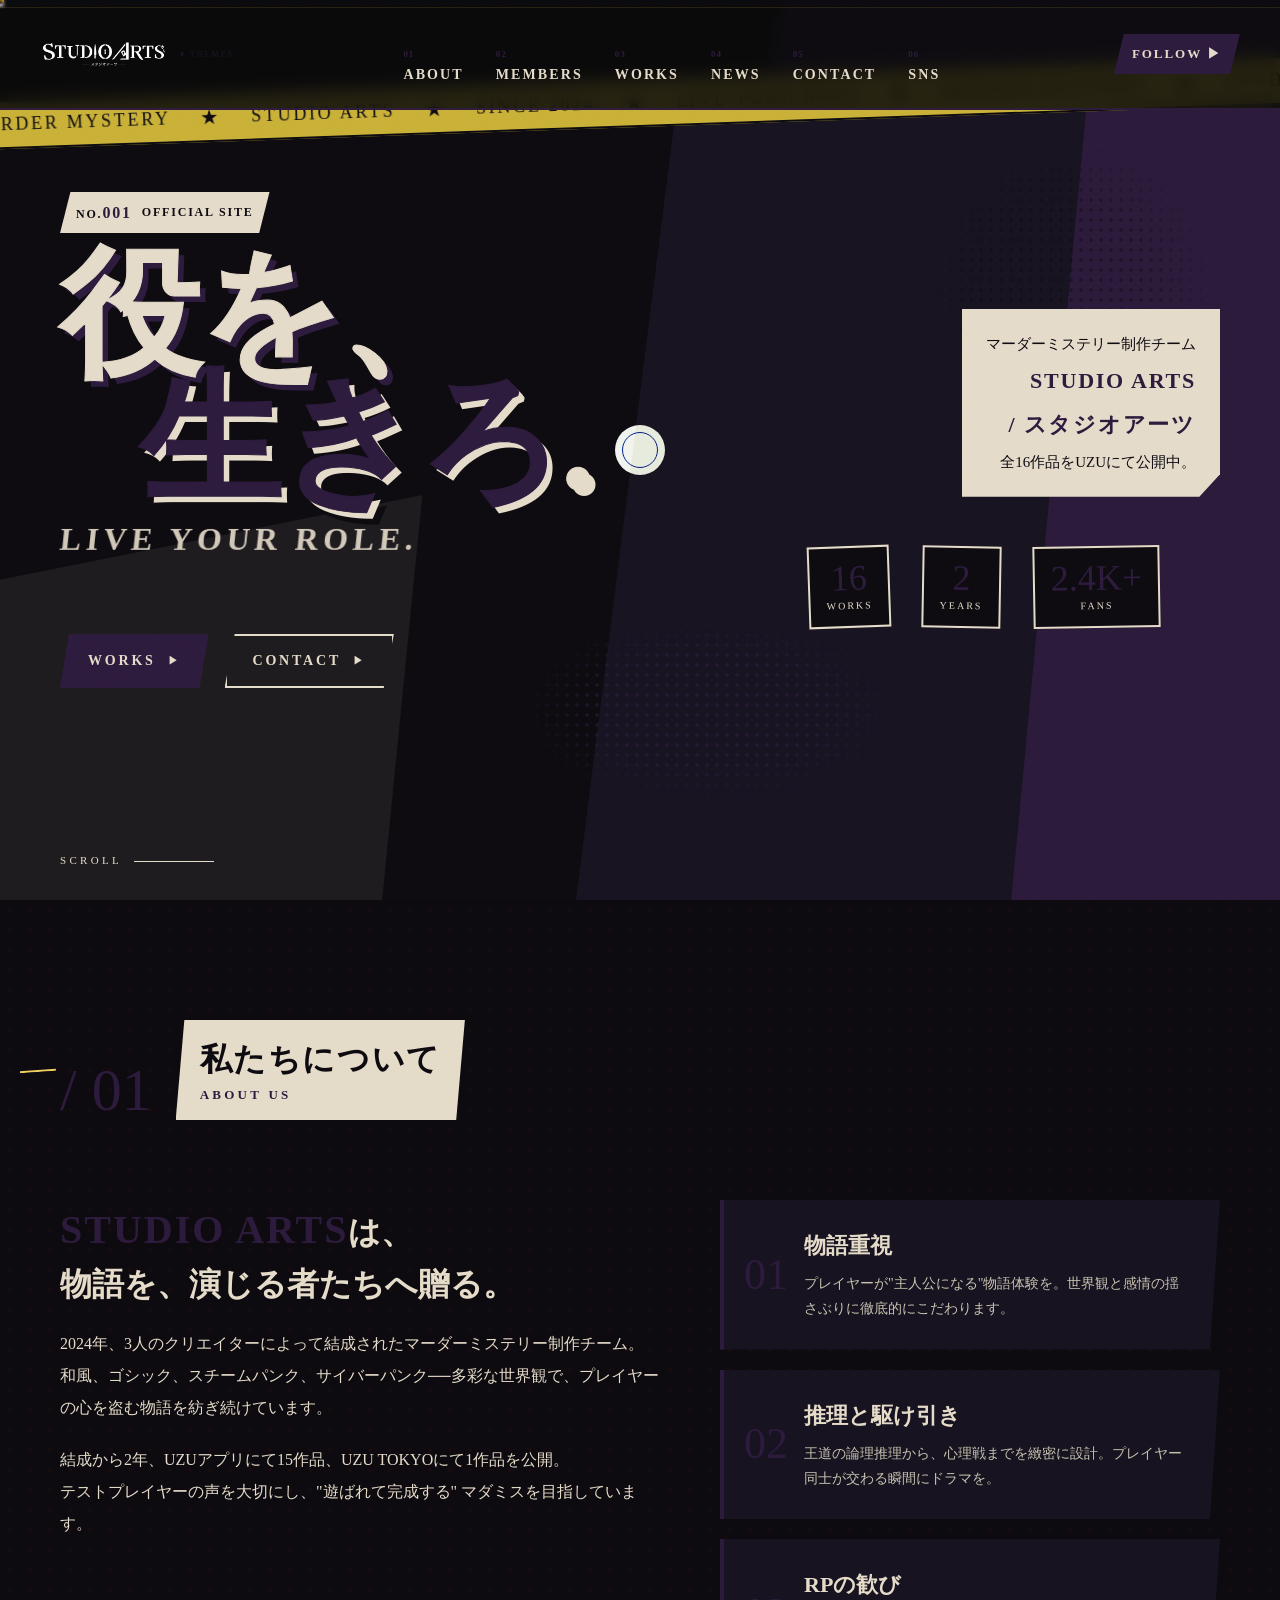
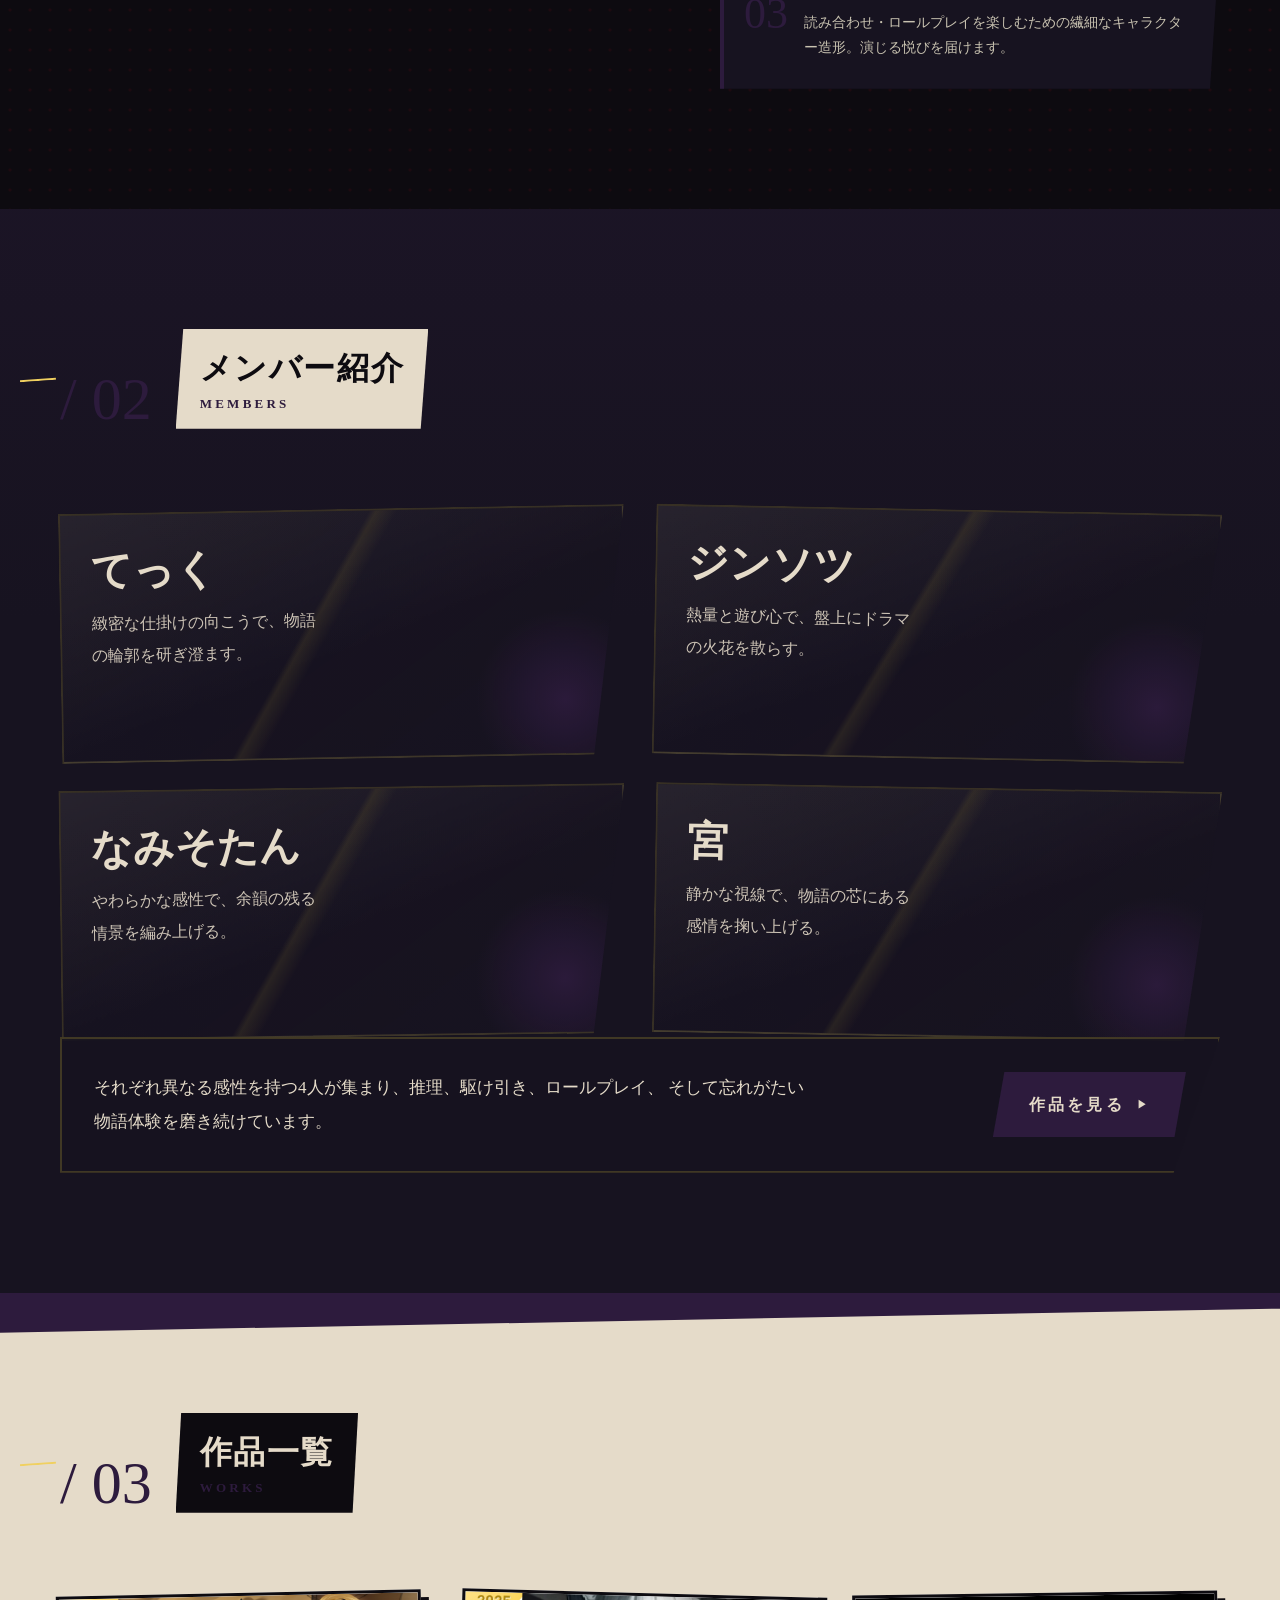
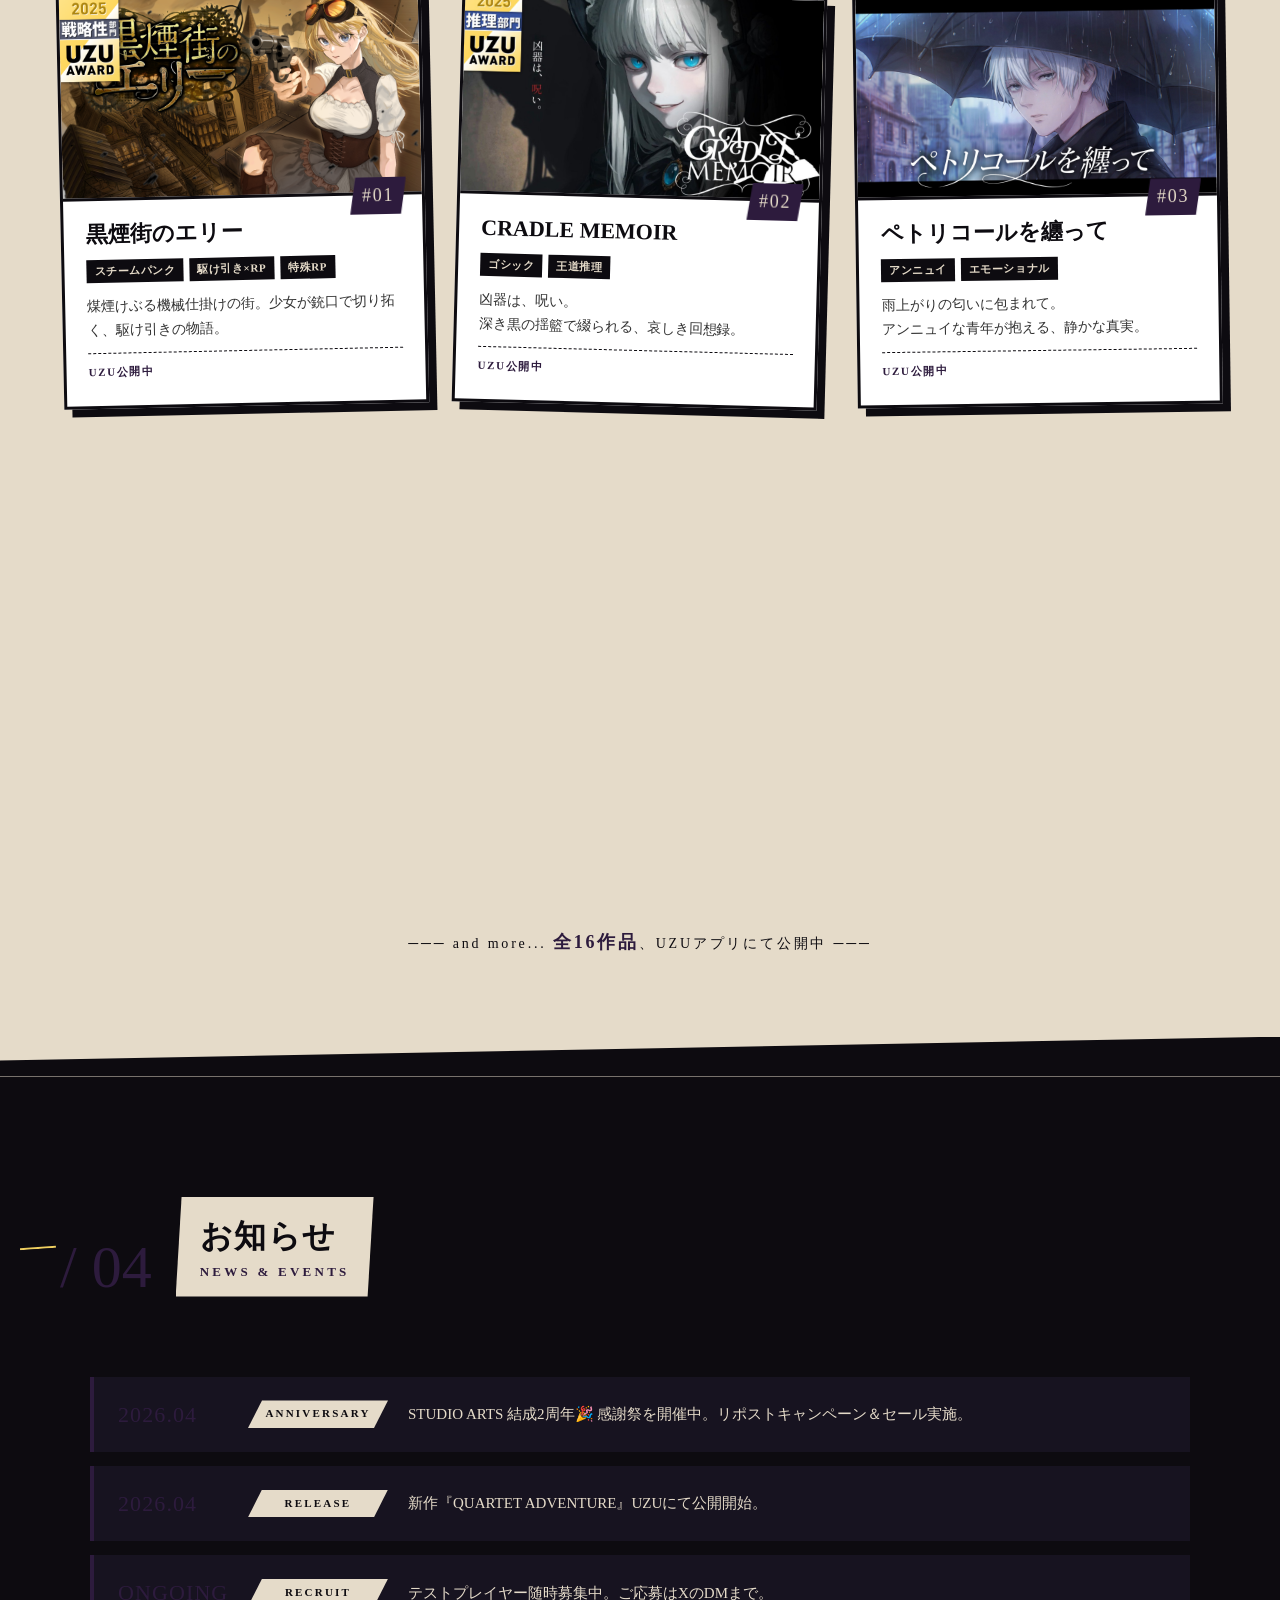
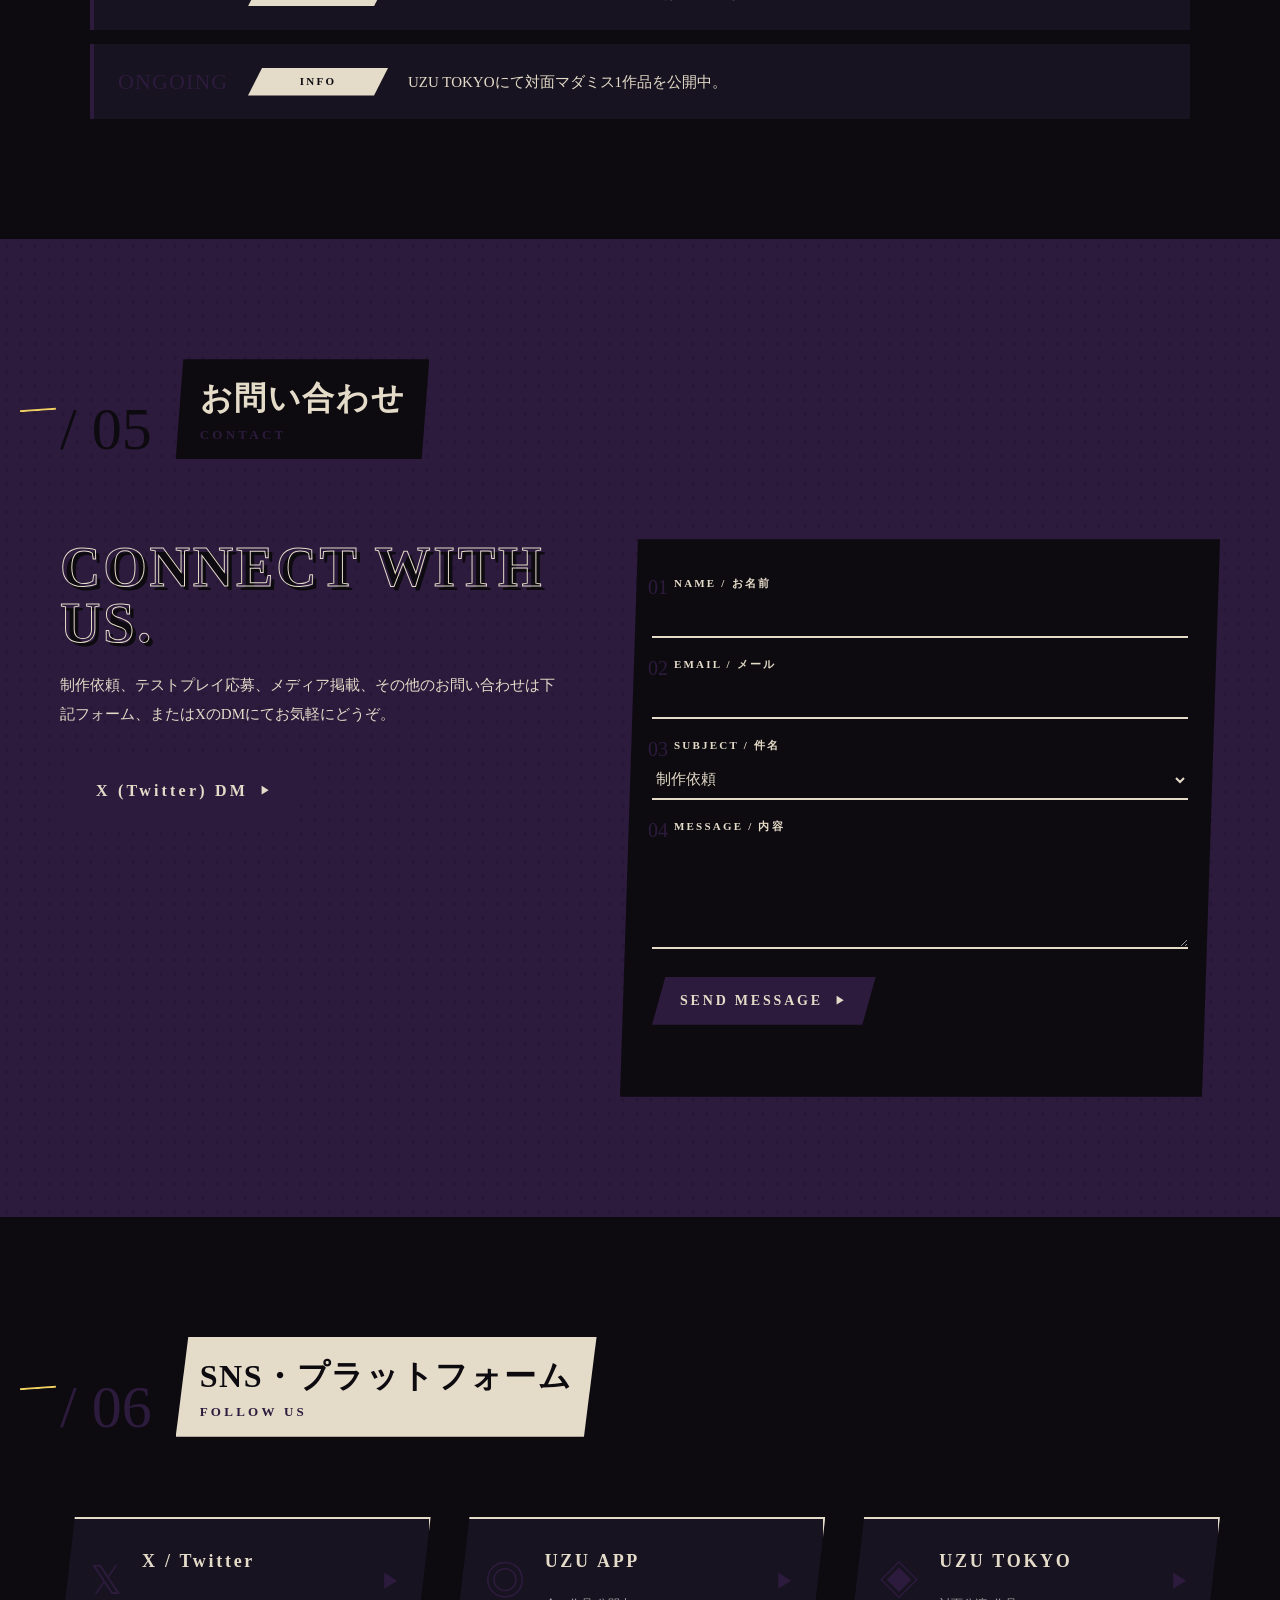
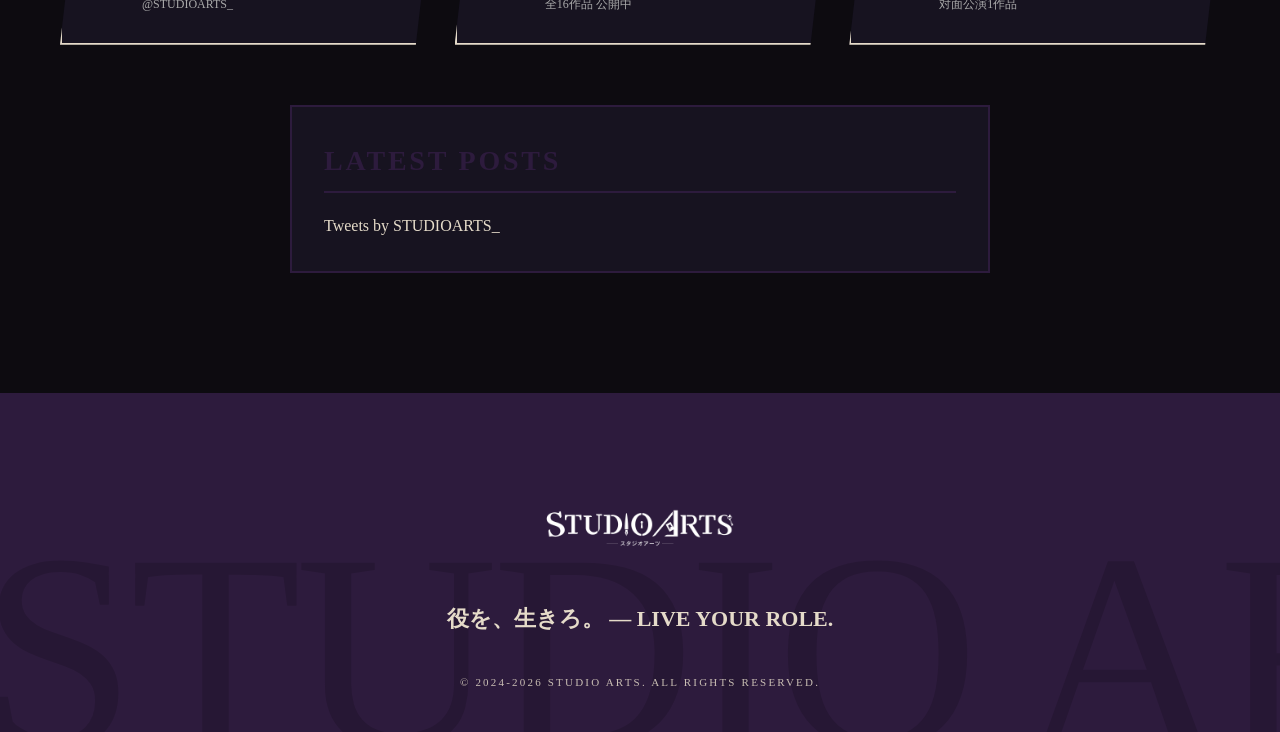
==== commit 624bbac1: "Member hover: flyer overlay layer — tilted sticker with red+black offset shadow over base card" ====
--- a/index.html
+++ b/index.html
@@ -1870,40 +1870,36 @@
 .work-card:hover .work-img img { transform: scale(1.08) rotate(-0.8deg); filter: saturate(1.15) contrast(1.05); }
 .work-img img { transition: transform 0.5s cubic-bezier(0.2, 0.9, 0.2, 1), filter 0.5s; }
 
-/* Member card hover */
+/* Member card hover — keep base card visible; flyer overlay sits on top */
 .member-card {
-  transition: transform 0.4s cubic-bezier(0.2, 0.9, 0.2, 1),
-              box-shadow 0.4s,
-              clip-path 0.35s cubic-bezier(0.2, 0.9, 0.2, 1),
-              border-color 0.3s;
-}
-.member-card::before,
-.member-card::after { transition: opacity 0.3s; }
+  transition: transform 0.4s cubic-bezier(0.2, 0.9, 0.2, 1), box-shadow 0.4s;
+}
 .member-card:hover {
   transform: translateY(-4px) rotate(var(--rot, 0)) scale(1.015);
-  box-shadow: 10px 10px 0 var(--red), 18px 18px 0 var(--black-soft);
-  clip-path: polygon(0 0, 100% 0, 100% 100%, 0 100%);
-  border-color: transparent;
+  box-shadow: 12px 12px 0 rgba(0,0,0,0.35);
+  overflow: visible;
   z-index: 10;
 }
-.member-card:hover::before,
-.member-card:hover::after { opacity: 0; }
-
-/* ===== Member hover reveal — Split layout (bio L / photo R) + P5 bands ===== */
+
+/* ===== Member hover flyer — Slap-on sticker over the base card ===== */
 .member-reveal{
-  position:absolute;inset:0;z-index:5;pointer-events:none;
+  position:absolute;inset:0;z-index:8;pointer-events:none;
   opacity:0;
-  transform:translateX(-4%);
-  transition:opacity .35s ease, transform .5s cubic-bezier(.3,1.2,.5,1), clip-path .5s cubic-bezier(.7,.05,.2,1);
+  transform:translate(0,0) rotate(0deg) scale(.75);
+  transform-origin:50% 50%;
+  transition:opacity .3s ease, transform .5s cubic-bezier(.3,1.45,.5,1);
   overflow:hidden;
   background:linear-gradient(135deg, var(--black) 0%, var(--black-soft) 100%);
-  clip-path:polygon(0 0, 0 0, 0 100%, 0 100%);
+  border:3px solid var(--black);
+  box-shadow:
+    10px 10px 0 var(--red),
+    20px 20px 0 var(--black-soft),
+    24px 24px 28px rgba(0,0,0,.45);
   display:flex;
 }
 .member-card:hover .member-reveal{
   opacity:1;
-  transform:translateX(0);
-  clip-path:polygon(0 0, 100% 0, 100% 100%, 0 100%);
+  transform:translate(-8px,-8px) rotate(-2.5deg) scale(1);
 }
 .member-photo{
   position:relative;
@@ -1956,38 +1952,32 @@
 }
 
 .member-topband,.member-botband{
-  position:absolute;left:0;right:0;height:42px;z-index:7;
+  position:absolute;left:0;right:0;height:44px;z-index:10;
   display:flex;align-items:center;
   font-family:var(--font-display);letter-spacing:.3em;font-weight:900;
   font-size:15px;
-  transition:transform .38s cubic-bezier(.7,.05,.2,1);
   pointer-events:none;
 }
 .member-topband{
-  top:0;padding:0 24px;
+  top:0;padding:0 22px;
   background:var(--red);color:var(--off-white);
-  transform:translateY(-100%);
   justify-content:flex-start;
   text-shadow:2px 2px 0 var(--black-soft);
   border-bottom:2px solid var(--black-soft);
 }
 .member-botband{
-  bottom:0;padding:0 26px;
+  bottom:0;padding:0 24px;
   background:var(--black);color:var(--yellow);
-  transform:translateY(100%);
   justify-content:flex-end;
   border-top:2px solid var(--red);
-}
-.member-botband .jp{font-family:var(--font-sans);letter-spacing:.18em;font-size:13px;color:var(--off-white)}
+  font-size:18px;
+  letter-spacing:.35em;
+}
 .member-botband .en{color:var(--yellow)}
-.member-card:hover .member-topband{transform:translateY(0)}
-.member-card:hover .member-botband{transform:translateY(0);transition-delay:.06s}
-
-/* Hide base content on hover */
+
+/* Base content stays visible behind the flyer (flyer is opaque + offset to reveal corner) */
 .member-card > h3,
-.member-card > p { transition: opacity .2s; position:relative; z-index:1; }
-.member-card:hover > h3,
-.member-card:hover > p { opacity:0; }
+.member-card > p { position:relative; z-index:1; }
 
 @media (prefers-reduced-motion: reduce){
   .member-reveal,.member-topband,.member-botband,.member-ransom,.member-bio{transition:none!important}
@@ -2268,14 +2258,14 @@
       <h3>てっく</h3>
       <p>緻密な仕掛けの向こうで、物語の輪郭を研ぎ澄ます。</p>
       <div class="member-reveal">
+        <div class="member-topband">PROFILE / 01</div>
         <div class="member-photo" data-initial="T"></div>
         <div class="member-halftone"></div>
         <div class="member-bio">
           <div class="txt">構造の緻密さと演出のキレ。頭脳派の視点で物語を組み上げる。</div>
         </div>
+        <div class="member-botband"><span class="en">TECK</span></div>
       </div>
-      <div class="member-topband">PROFILE / 01</div>
-      <div class="member-botband"><span class="en">TECK</span></div>
     </article>
 
     <article class="member-card" style="--rot:1.1deg">
@@ -2283,14 +2273,14 @@
       <h3>ジンソツ</h3>
       <p>熱量と遊び心で、盤上にドラマの火花を散らす。</p>
       <div class="member-reveal">
+        <div class="member-topband">PROFILE / 02</div>
         <div class="member-photo" data-initial="J"></div>
         <div class="member-halftone"></div>
         <div class="member-bio">
           <div class="txt">熱量と遊び心。盤上のテンポを上げる推進役、ドラマの火花を散らす。</div>
         </div>
+        <div class="member-botband"><span class="en">JINSOTSU</span></div>
       </div>
-      <div class="member-topband">PROFILE / 02</div>
-      <div class="member-botband"><span class="en">JINSOTSU</span></div>
     </article>
 
     <article class="member-card" style="--rot:-0.8deg">
@@ -2298,14 +2288,14 @@
       <h3>なみそたん</h3>
       <p>やわらかな感性で、余韻の残る情景を編み上げる。</p>
       <div class="member-reveal">
+        <div class="member-topband">PROFILE / 03</div>
         <div class="member-photo" data-initial="N"></div>
         <div class="member-halftone"></div>
         <div class="member-bio">
           <div class="txt">やわらかな感性で、余韻の残る情景を編み上げる。情動の奥行きが魅力。</div>
         </div>
+        <div class="member-botband"><span class="en">NAMISOTAN</span></div>
       </div>
-      <div class="member-topband">PROFILE / 03</div>
-      <div class="member-botband"><span class="en">NAMISOTAN</span></div>
     </article>
 
     <article class="member-card" style="--rot:1deg">
@@ -2313,14 +2303,14 @@
       <h3>宮</h3>
       <p>静かな視線で、物語の芯にある感情を掬い上げる。</p>
       <div class="member-reveal">
+        <div class="member-topband">PROFILE / 04</div>
         <div class="member-photo" data-initial="M"></div>
         <div class="member-halftone"></div>
         <div class="member-bio">
           <div class="txt">静かな視線で、物語の芯にある感情を掬い上げる。研ぎ澄まされた観察眼。</div>
         </div>
+        <div class="member-botband"><span class="en">MIYA</span></div>
       </div>
-      <div class="member-topband">PROFILE / 04</div>
-      <div class="member-botband"><span class="en">MIYA</span></div>
     </article>
   </div>
 
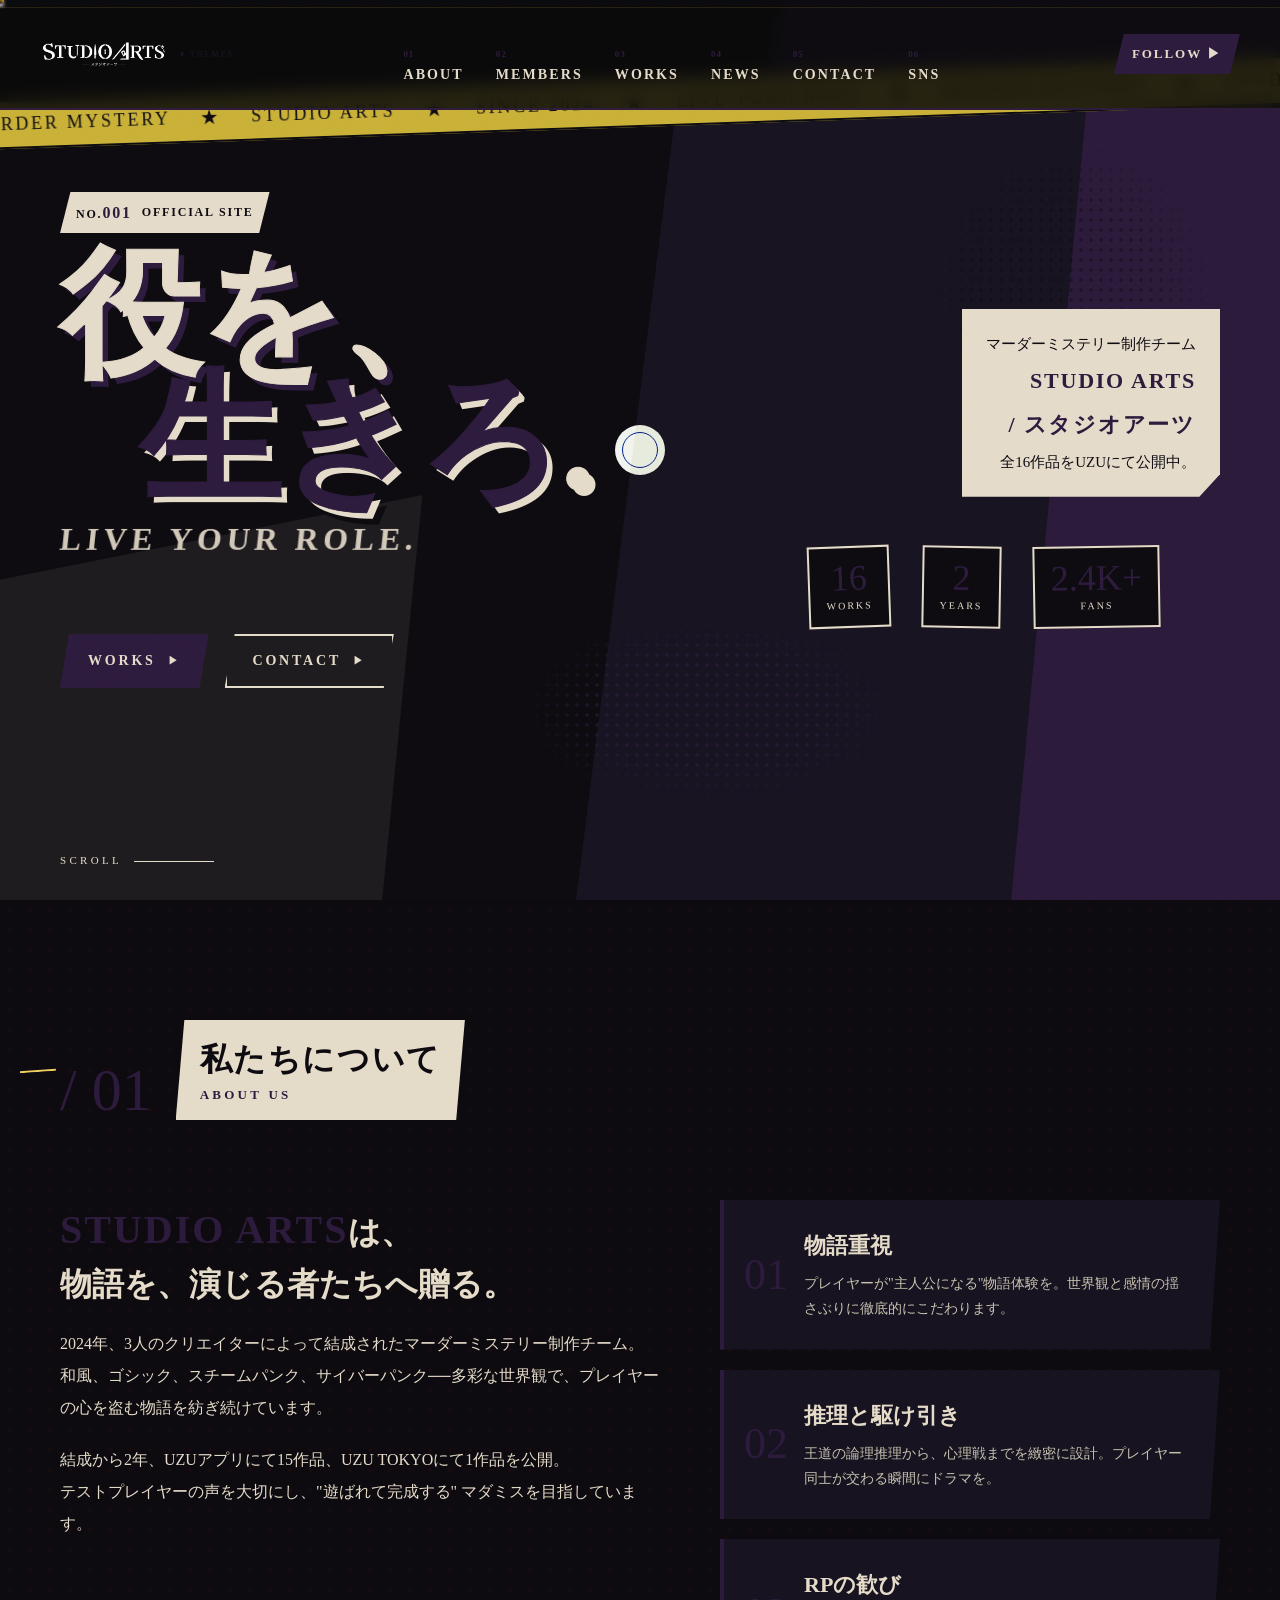
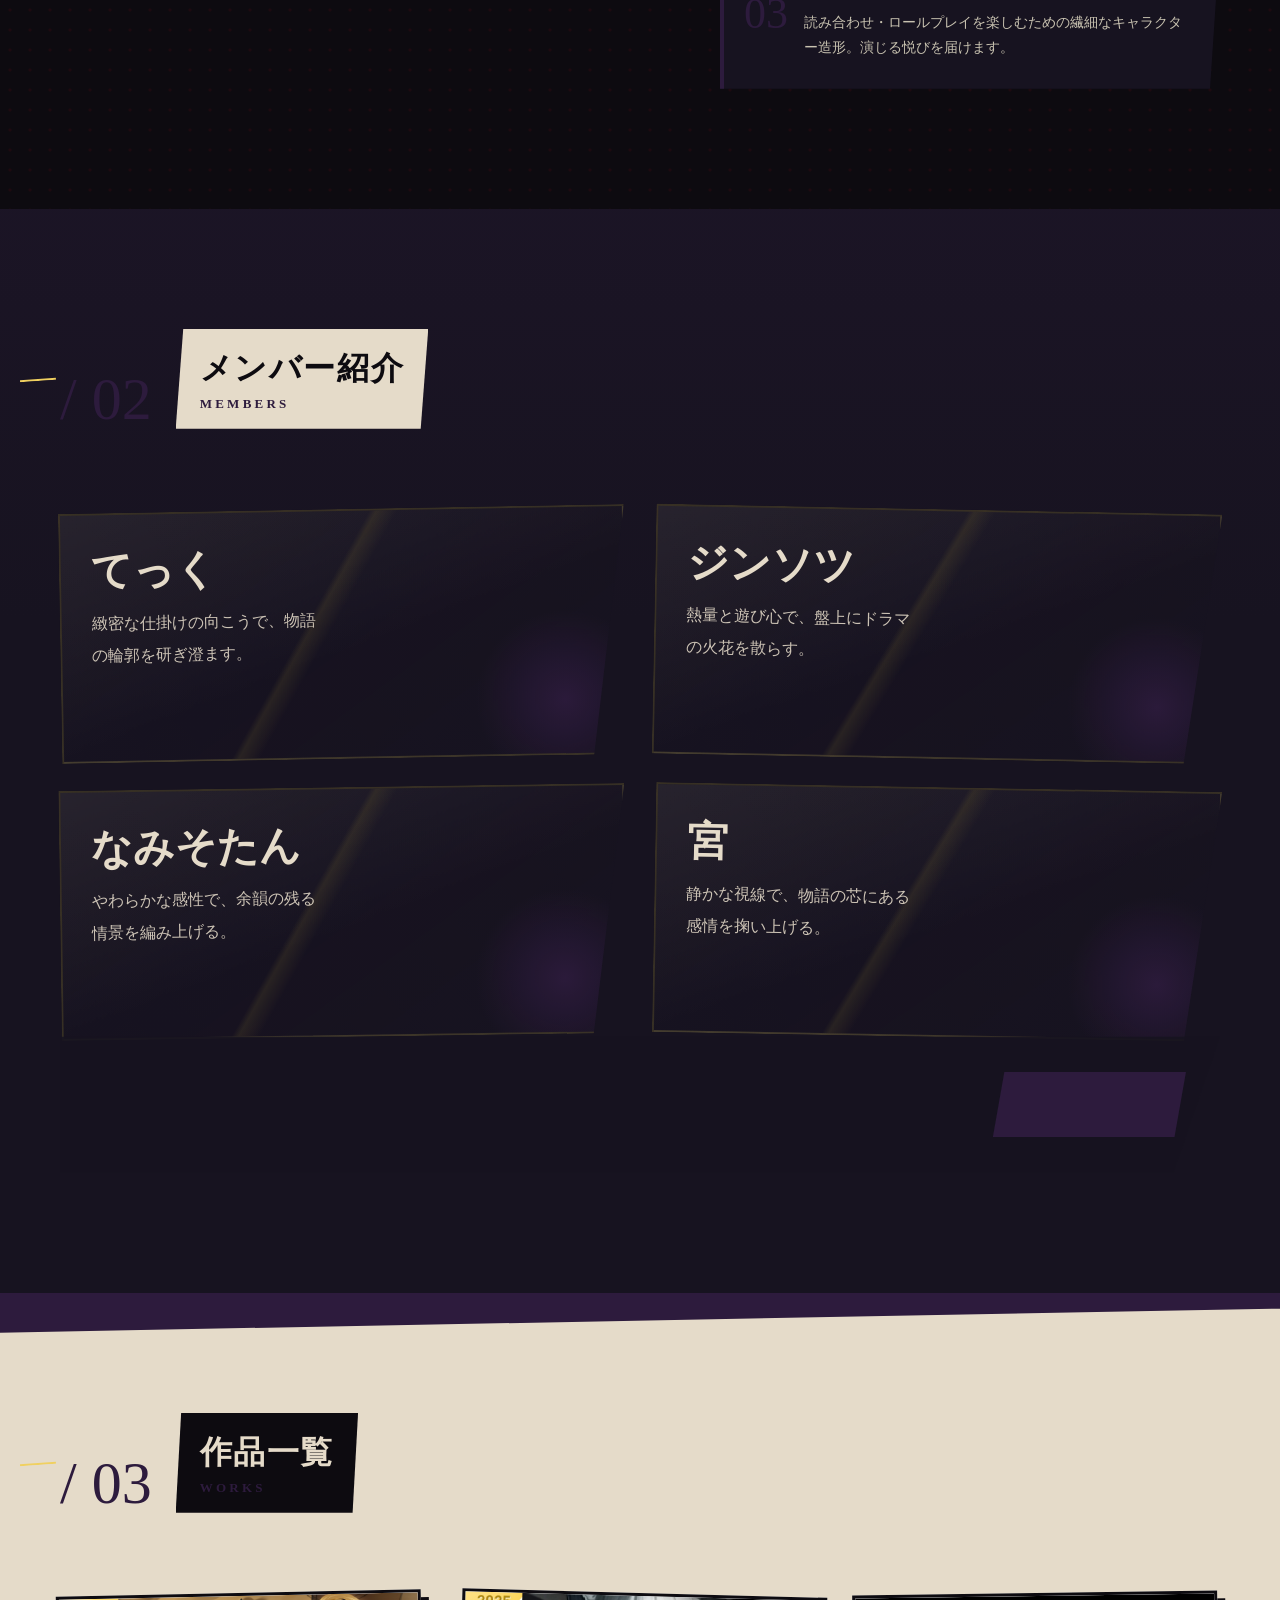
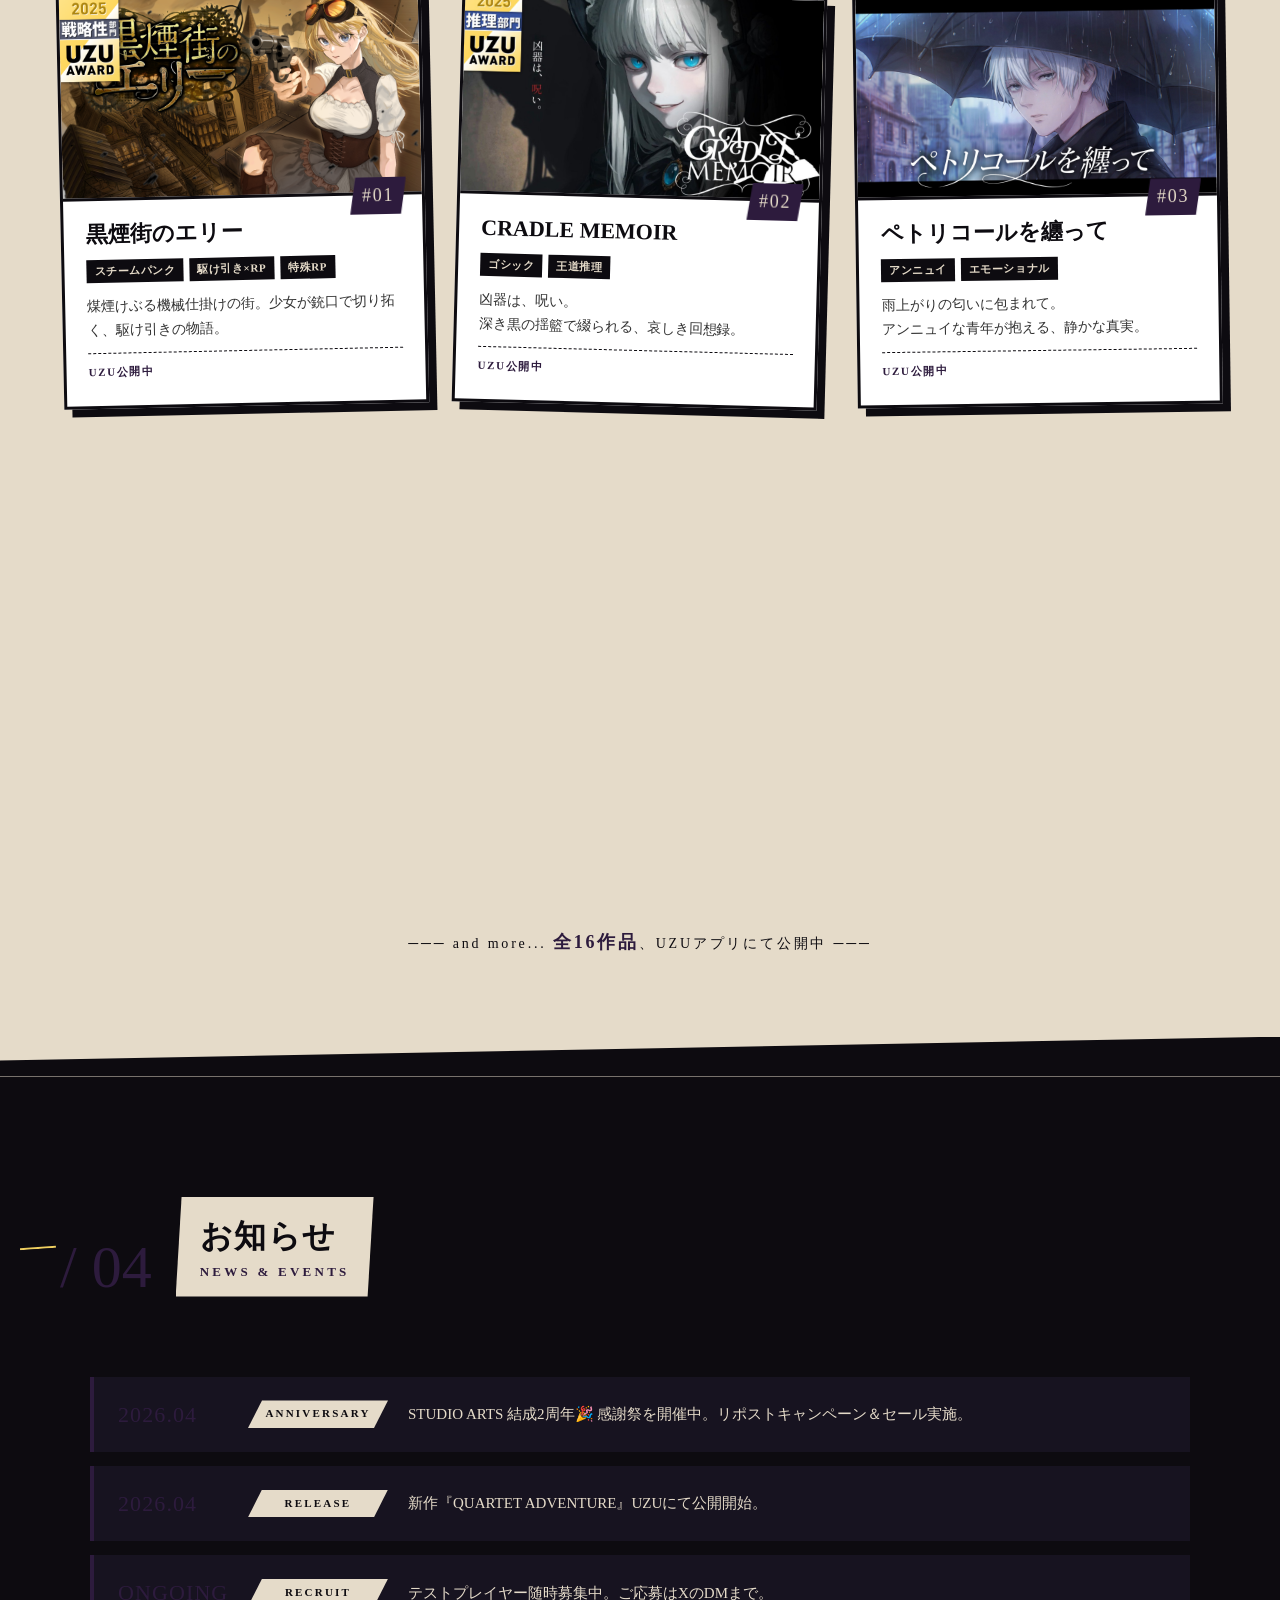
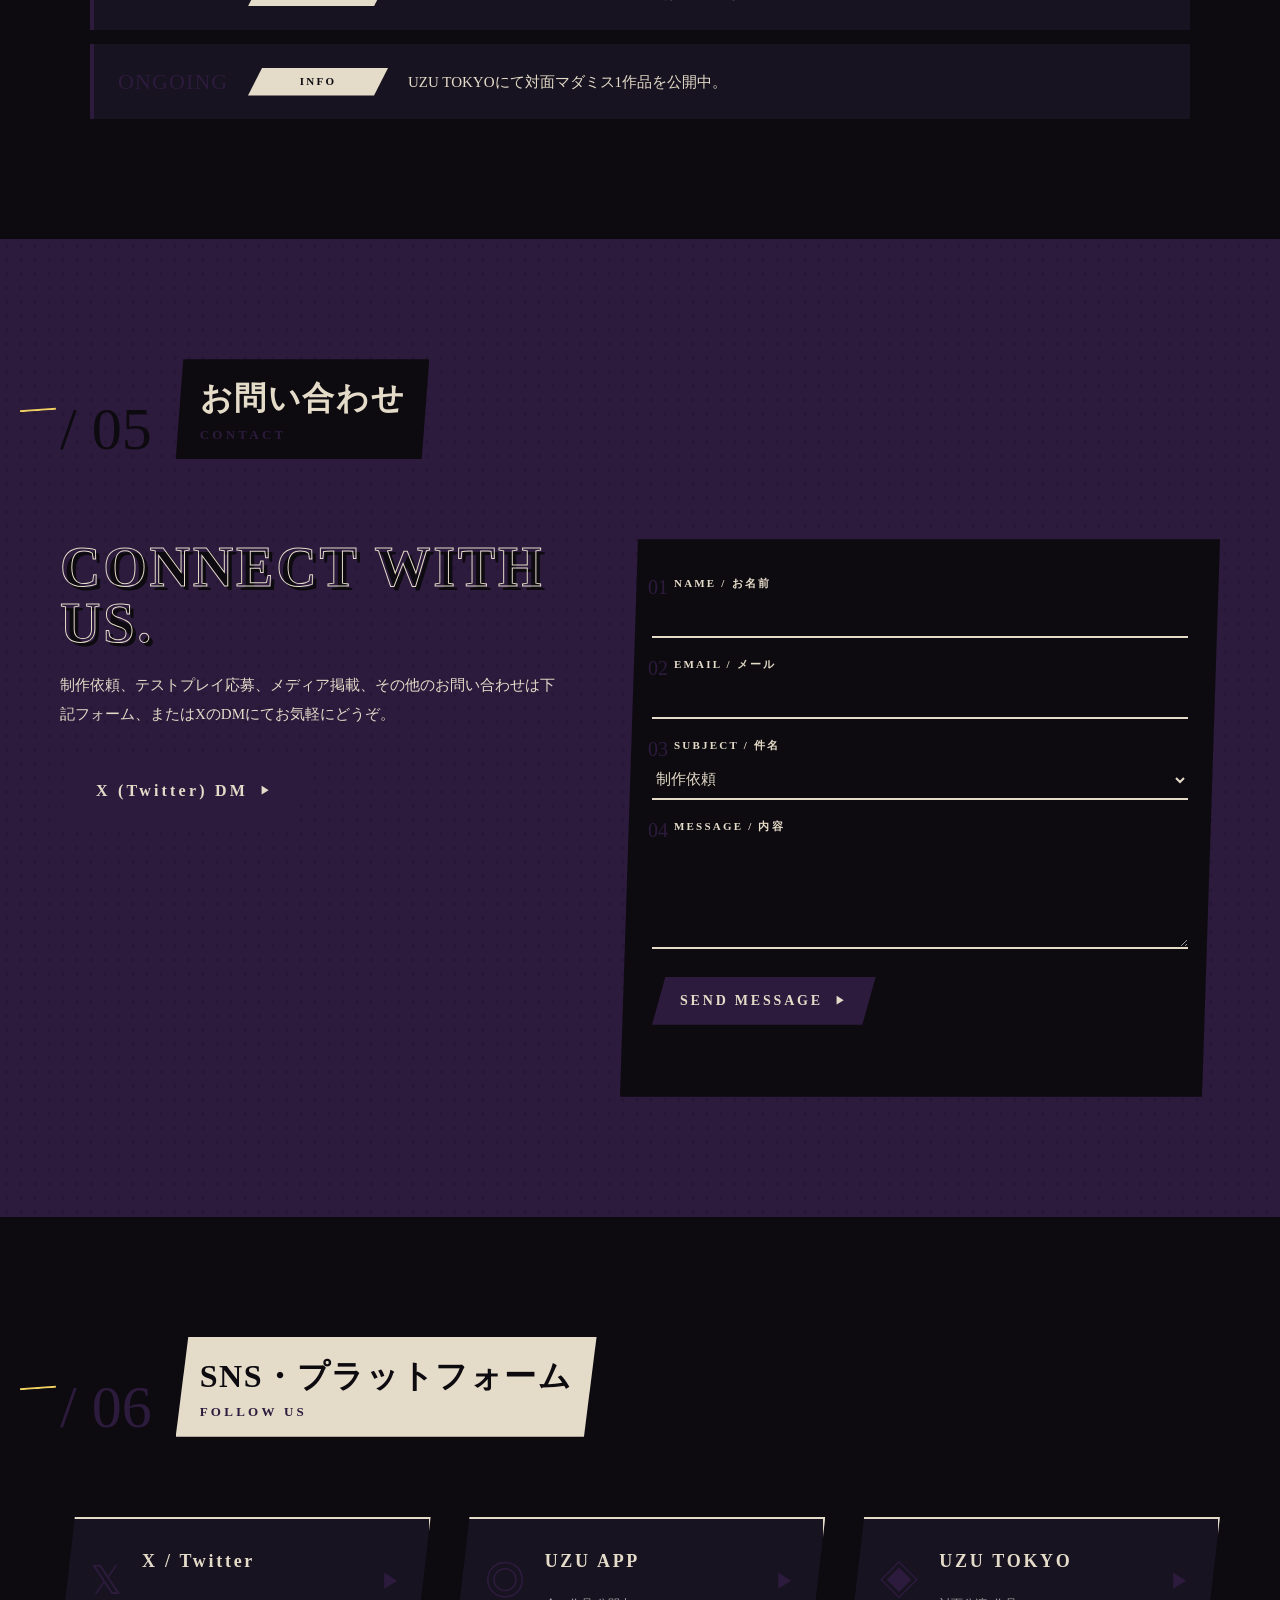
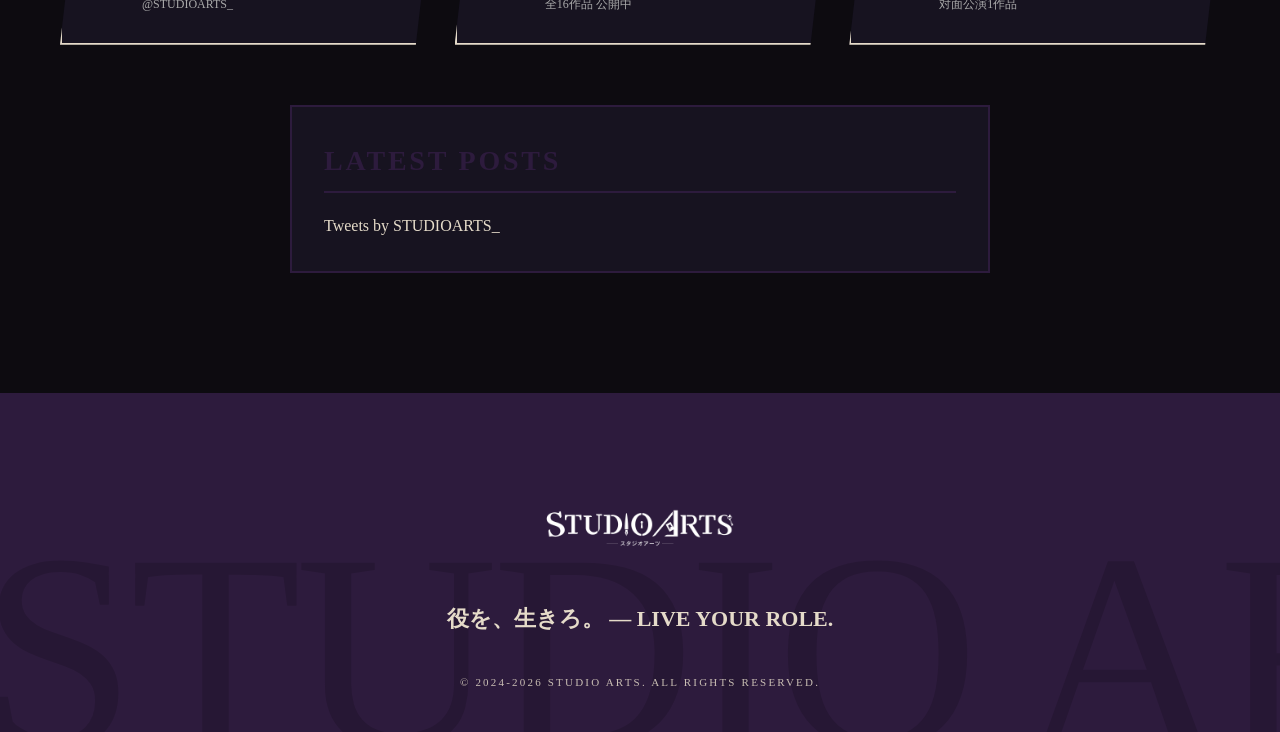
==== commit b9f02542: "Member hover: inner content clip-path wipe from left + alternating tilt per card (odd/even mirror)" ====
--- a/index.html
+++ b/index.html
@@ -1872,39 +1872,63 @@
 
 /* Member card hover — keep base card visible; flyer overlay sits on top */
 .member-card {
-  transition: transform 0.4s cubic-bezier(0.2, 0.9, 0.2, 1), box-shadow 0.4s;
+  transition: transform 0.4s cubic-bezier(0.2, 0.9, 0.2, 1),
+              box-shadow 0.4s,
+              clip-path 0.35s;
 }
 .member-card:hover {
   transform: translateY(-4px) rotate(var(--rot, 0)) scale(1.015);
   box-shadow: 12px 12px 0 rgba(0,0,0,0.35);
   overflow: visible;
+  clip-path: none;
   z-index: 10;
 }
 
 /* ===== Member hover flyer — Slap-on sticker over the base card ===== */
 .member-reveal{
-  position:absolute;inset:0;z-index:8;pointer-events:none;
+  position:absolute;
+  inset:-12px;
+  z-index:8;pointer-events:none;
   opacity:0;
-  transform:translate(0,0) rotate(0deg) scale(.75);
+  transform:translate(0,0) rotate(0deg) scale(.72);
   transform-origin:50% 50%;
   transition:opacity .3s ease, transform .5s cubic-bezier(.3,1.45,.5,1);
   overflow:hidden;
   background:linear-gradient(135deg, var(--black) 0%, var(--black-soft) 100%);
   border:3px solid var(--black);
   box-shadow:
-    10px 10px 0 var(--red),
-    20px 20px 0 var(--black-soft),
-    24px 24px 28px rgba(0,0,0,.45);
+    12px 12px 0 var(--red),
+    22px 22px 0 var(--black-soft),
+    28px 28px 32px rgba(0,0,0,.5);
+}
+/* Per-card tilt variation (alternating mirror) */
+.member-card:nth-child(odd):hover .member-reveal{
+  opacity:1;
+  transform:translate(-6px,-6px) rotate(-2.5deg) scale(1);
+}
+.member-card:nth-child(even):hover .member-reveal{
+  opacity:1;
+  transform:translate(6px,-6px) rotate(2.5deg) scale(1);
+  box-shadow:
+    -12px 12px 0 var(--red),
+    -22px 22px 0 var(--black-soft),
+    -28px 28px 32px rgba(0,0,0,.5);
+}
+
+/* Inner content wrapper — clip-path wipe from left */
+.member-reveal-body{
+  position:absolute;
+  top:44px;left:0;right:0;bottom:44px;
   display:flex;
-}
-.member-card:hover .member-reveal{
-  opacity:1;
-  transform:translate(-8px,-8px) rotate(-2.5deg) scale(1);
+  clip-path:polygon(0 0, 0 0, 0 100%, 0 100%);
+  transition:clip-path .6s cubic-bezier(.2,.9,.2,1) .18s;
+}
+.member-card:hover .member-reveal-body{
+  clip-path:polygon(0 0, 100% 0, 100% 100%, 0 100%);
 }
 .member-photo{
   position:relative;
   flex:0 0 52%;
-  order:2;
   background-size:cover;background-position:center;
   background-color:var(--red-dark);
   filter:contrast(1.15) saturate(1.1);
@@ -1935,15 +1959,11 @@
 
 .member-bio{
   flex:1 1 auto;
-  order:1;
   position:relative;z-index:3;
-  padding: 54px 14px 48px 22px;
+  padding: 18px 14px 18px 22px;
   display:flex;align-items:center;
   color:var(--off-white);
-  opacity:0;transform:translateY(10px);
-  transition:opacity .3s .2s, transform .35s .2s;
-}
-.member-card:hover .member-bio{opacity:1;transform:translateY(0)}
+}
 .member-bio .txt{
   font-size:13px;line-height:1.9;
   color:var(--off-white);
@@ -2259,11 +2279,11 @@
       <p>緻密な仕掛けの向こうで、物語の輪郭を研ぎ澄ます。</p>
       <div class="member-reveal">
         <div class="member-topband">PROFILE / 01</div>
-        <div class="member-photo" data-initial="T"></div>
+        <div class="member-reveal-body">
+          <div class="member-bio"><div class="txt">構造の緻密さと演出のキレ。頭脳派の視点で物語を組み上げる。</div></div>
+          <div class="member-photo" data-initial="T"></div>
+        </div>
         <div class="member-halftone"></div>
-        <div class="member-bio">
-          <div class="txt">構造の緻密さと演出のキレ。頭脳派の視点で物語を組み上げる。</div>
-        </div>
         <div class="member-botband"><span class="en">TECK</span></div>
       </div>
     </article>
@@ -2274,11 +2294,11 @@
       <p>熱量と遊び心で、盤上にドラマの火花を散らす。</p>
       <div class="member-reveal">
         <div class="member-topband">PROFILE / 02</div>
-        <div class="member-photo" data-initial="J"></div>
+        <div class="member-reveal-body">
+          <div class="member-bio"><div class="txt">熱量と遊び心。盤上のテンポを上げる推進役、ドラマの火花を散らす。</div></div>
+          <div class="member-photo" data-initial="J"></div>
+        </div>
         <div class="member-halftone"></div>
-        <div class="member-bio">
-          <div class="txt">熱量と遊び心。盤上のテンポを上げる推進役、ドラマの火花を散らす。</div>
-        </div>
         <div class="member-botband"><span class="en">JINSOTSU</span></div>
       </div>
     </article>
@@ -2289,11 +2309,11 @@
       <p>やわらかな感性で、余韻の残る情景を編み上げる。</p>
       <div class="member-reveal">
         <div class="member-topband">PROFILE / 03</div>
-        <div class="member-photo" data-initial="N"></div>
+        <div class="member-reveal-body">
+          <div class="member-bio"><div class="txt">やわらかな感性で、余韻の残る情景を編み上げる。情動の奥行きが魅力。</div></div>
+          <div class="member-photo" data-initial="N"></div>
+        </div>
         <div class="member-halftone"></div>
-        <div class="member-bio">
-          <div class="txt">やわらかな感性で、余韻の残る情景を編み上げる。情動の奥行きが魅力。</div>
-        </div>
         <div class="member-botband"><span class="en">NAMISOTAN</span></div>
       </div>
     </article>
@@ -2304,11 +2324,11 @@
       <p>静かな視線で、物語の芯にある感情を掬い上げる。</p>
       <div class="member-reveal">
         <div class="member-topband">PROFILE / 04</div>
-        <div class="member-photo" data-initial="M"></div>
+        <div class="member-reveal-body">
+          <div class="member-bio"><div class="txt">静かな視線で、物語の芯にある感情を掬い上げる。研ぎ澄まされた観察眼。</div></div>
+          <div class="member-photo" data-initial="M"></div>
+        </div>
         <div class="member-halftone"></div>
-        <div class="member-bio">
-          <div class="txt">静かな視線で、物語の芯にある感情を掬い上げる。研ぎ澄まされた観察眼。</div>
-        </div>
         <div class="member-botband"><span class="en">MIYA</span></div>
       </div>
     </article>
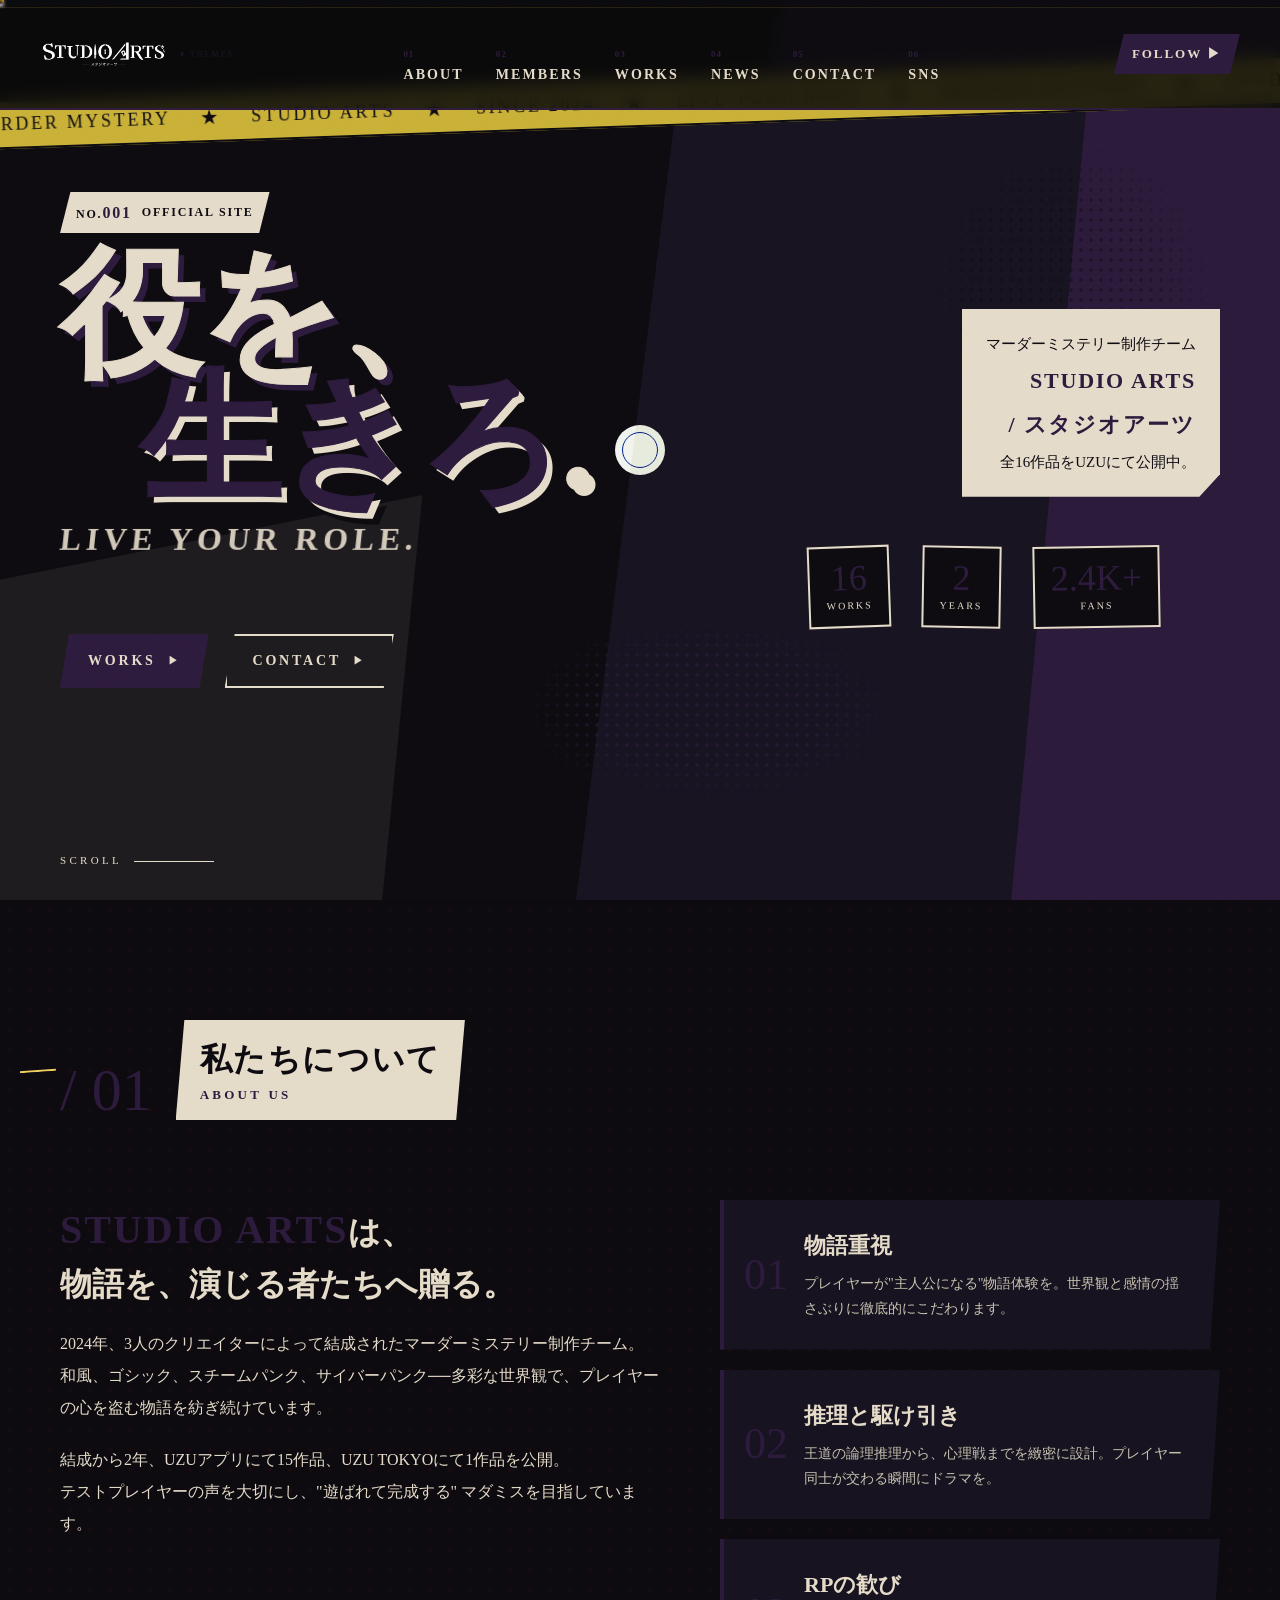
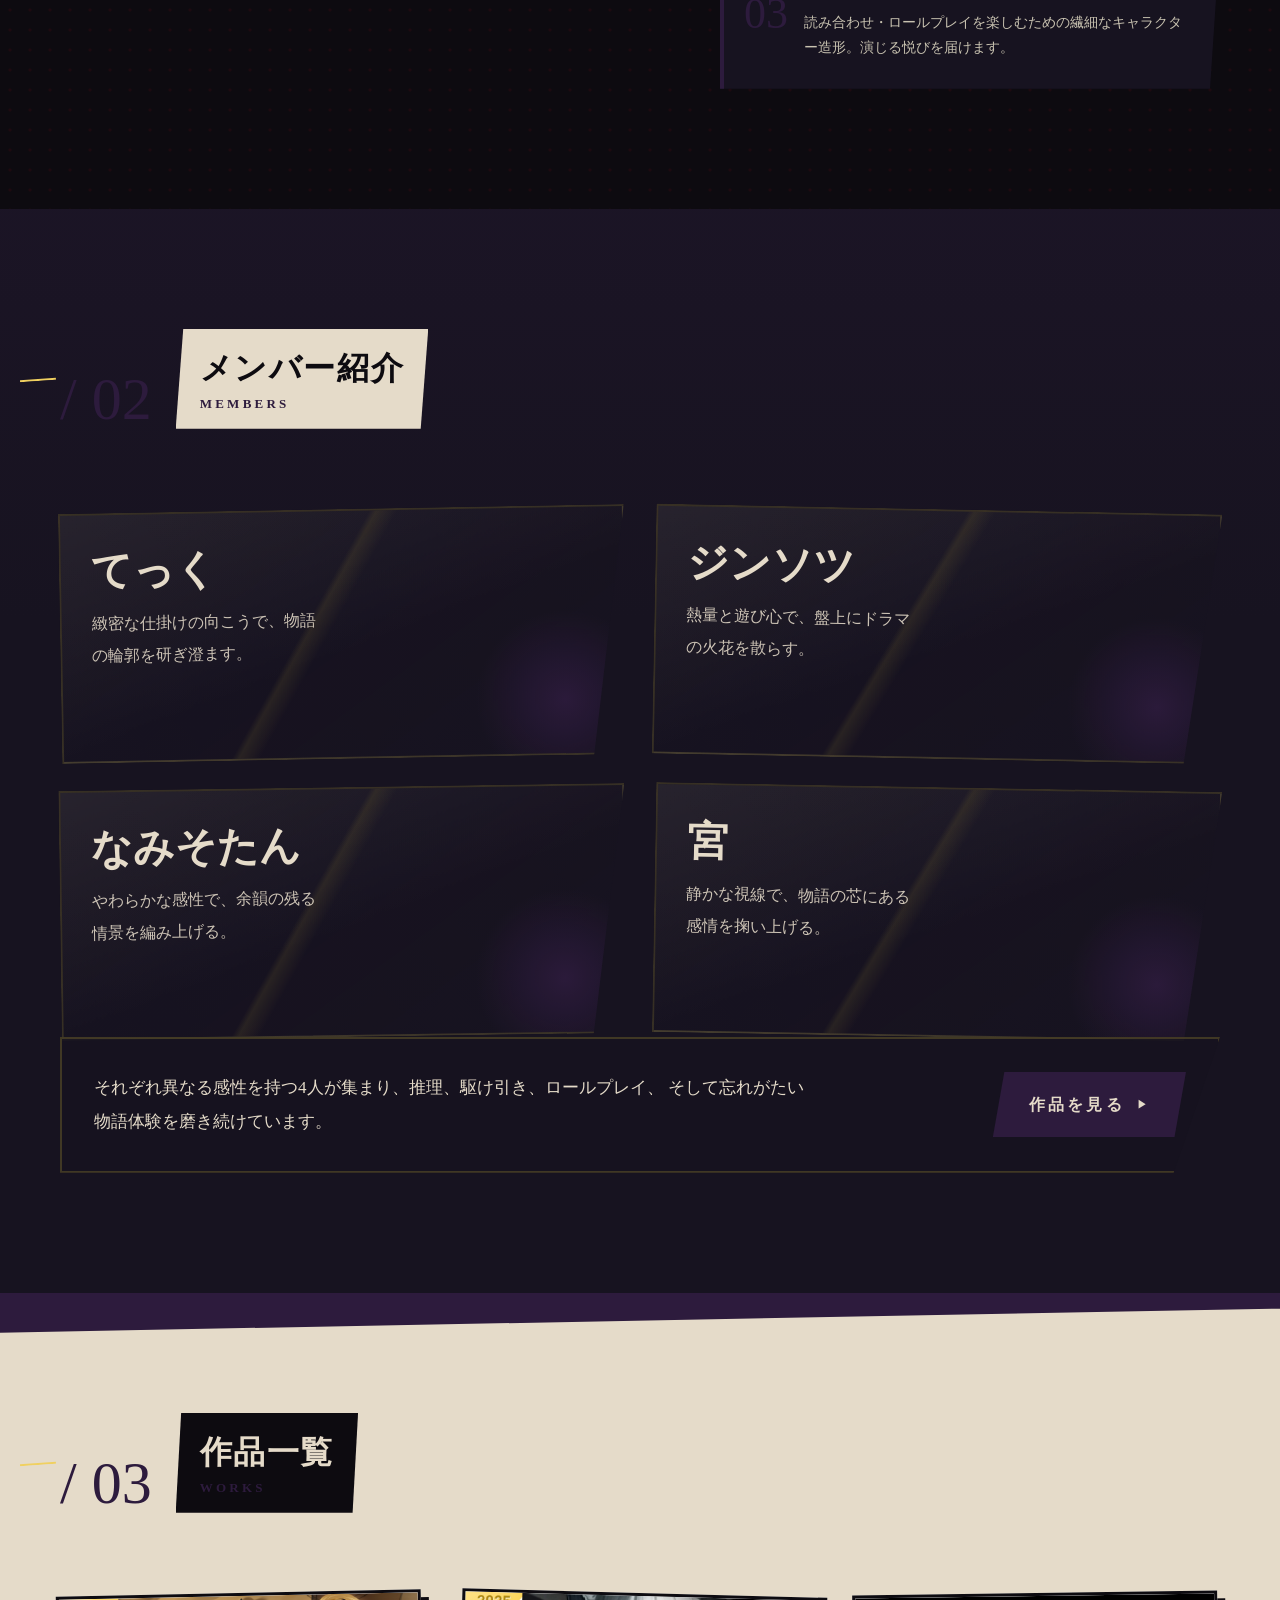
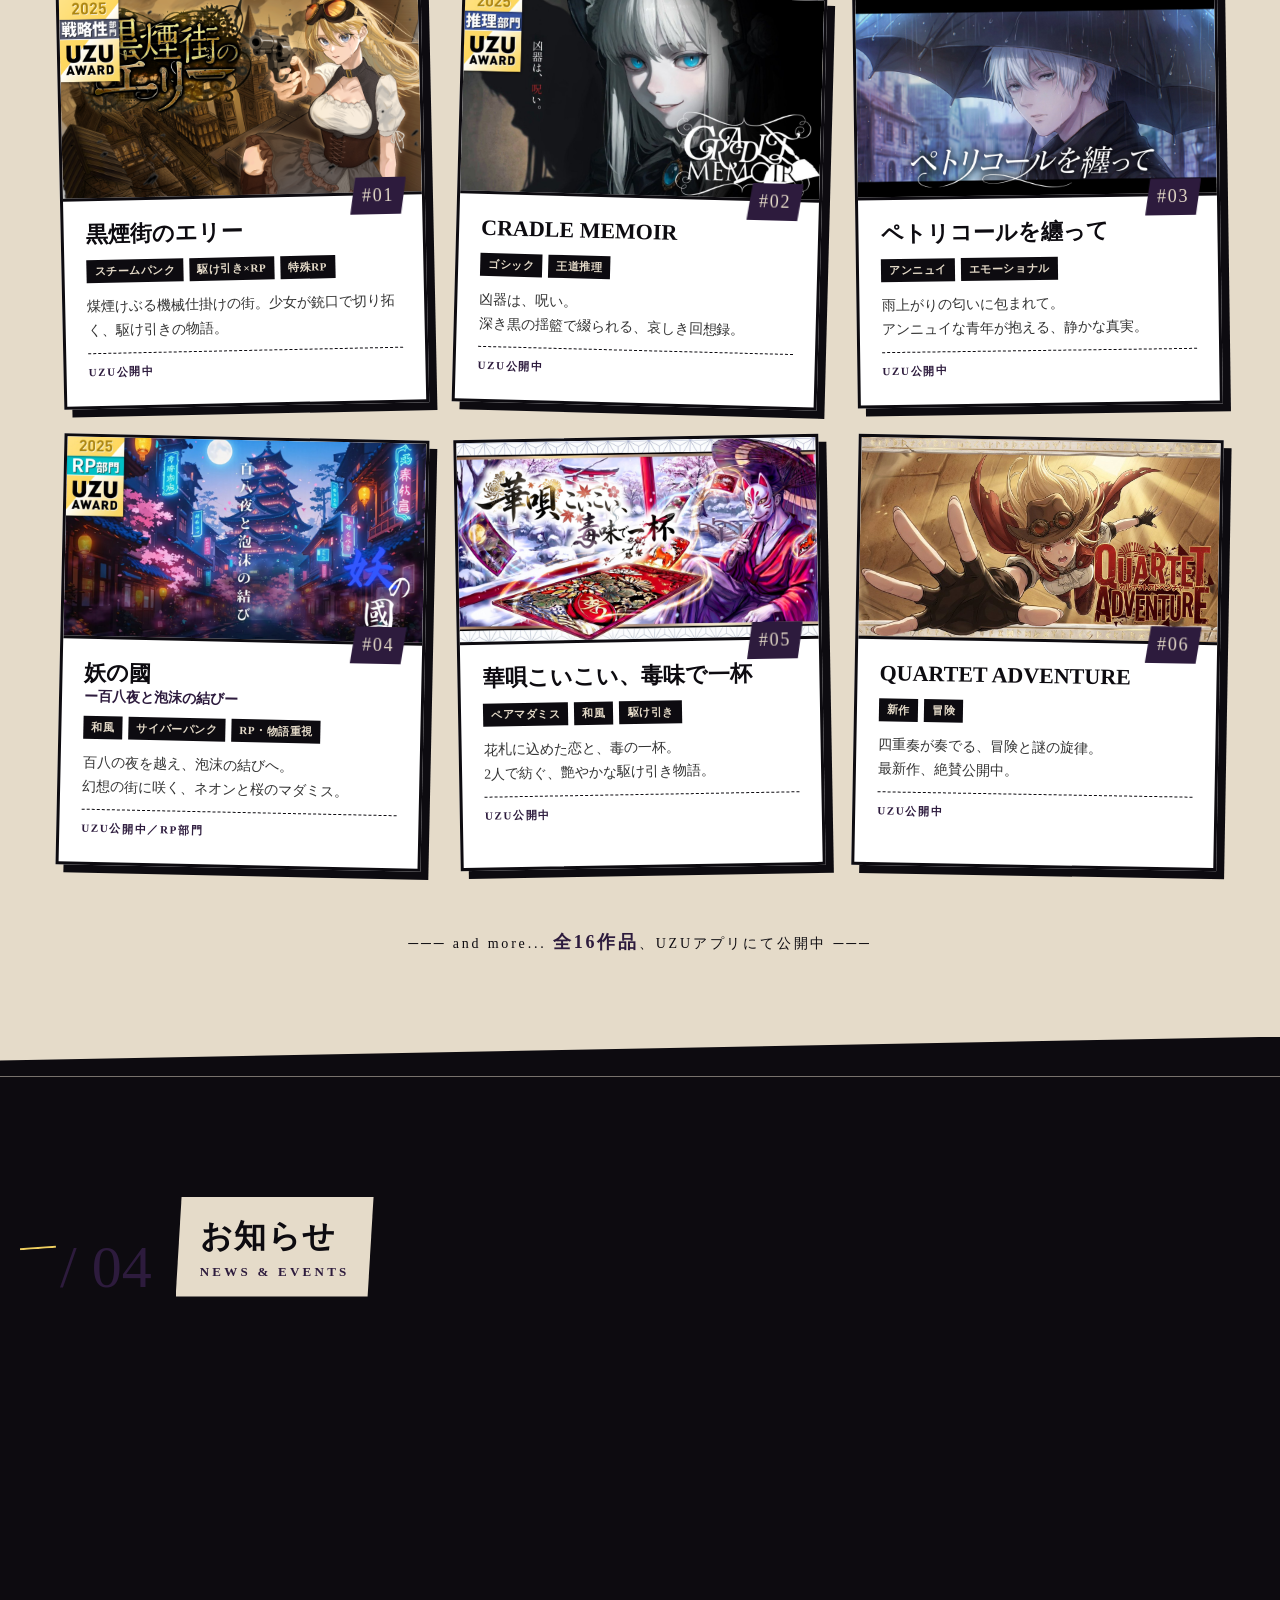
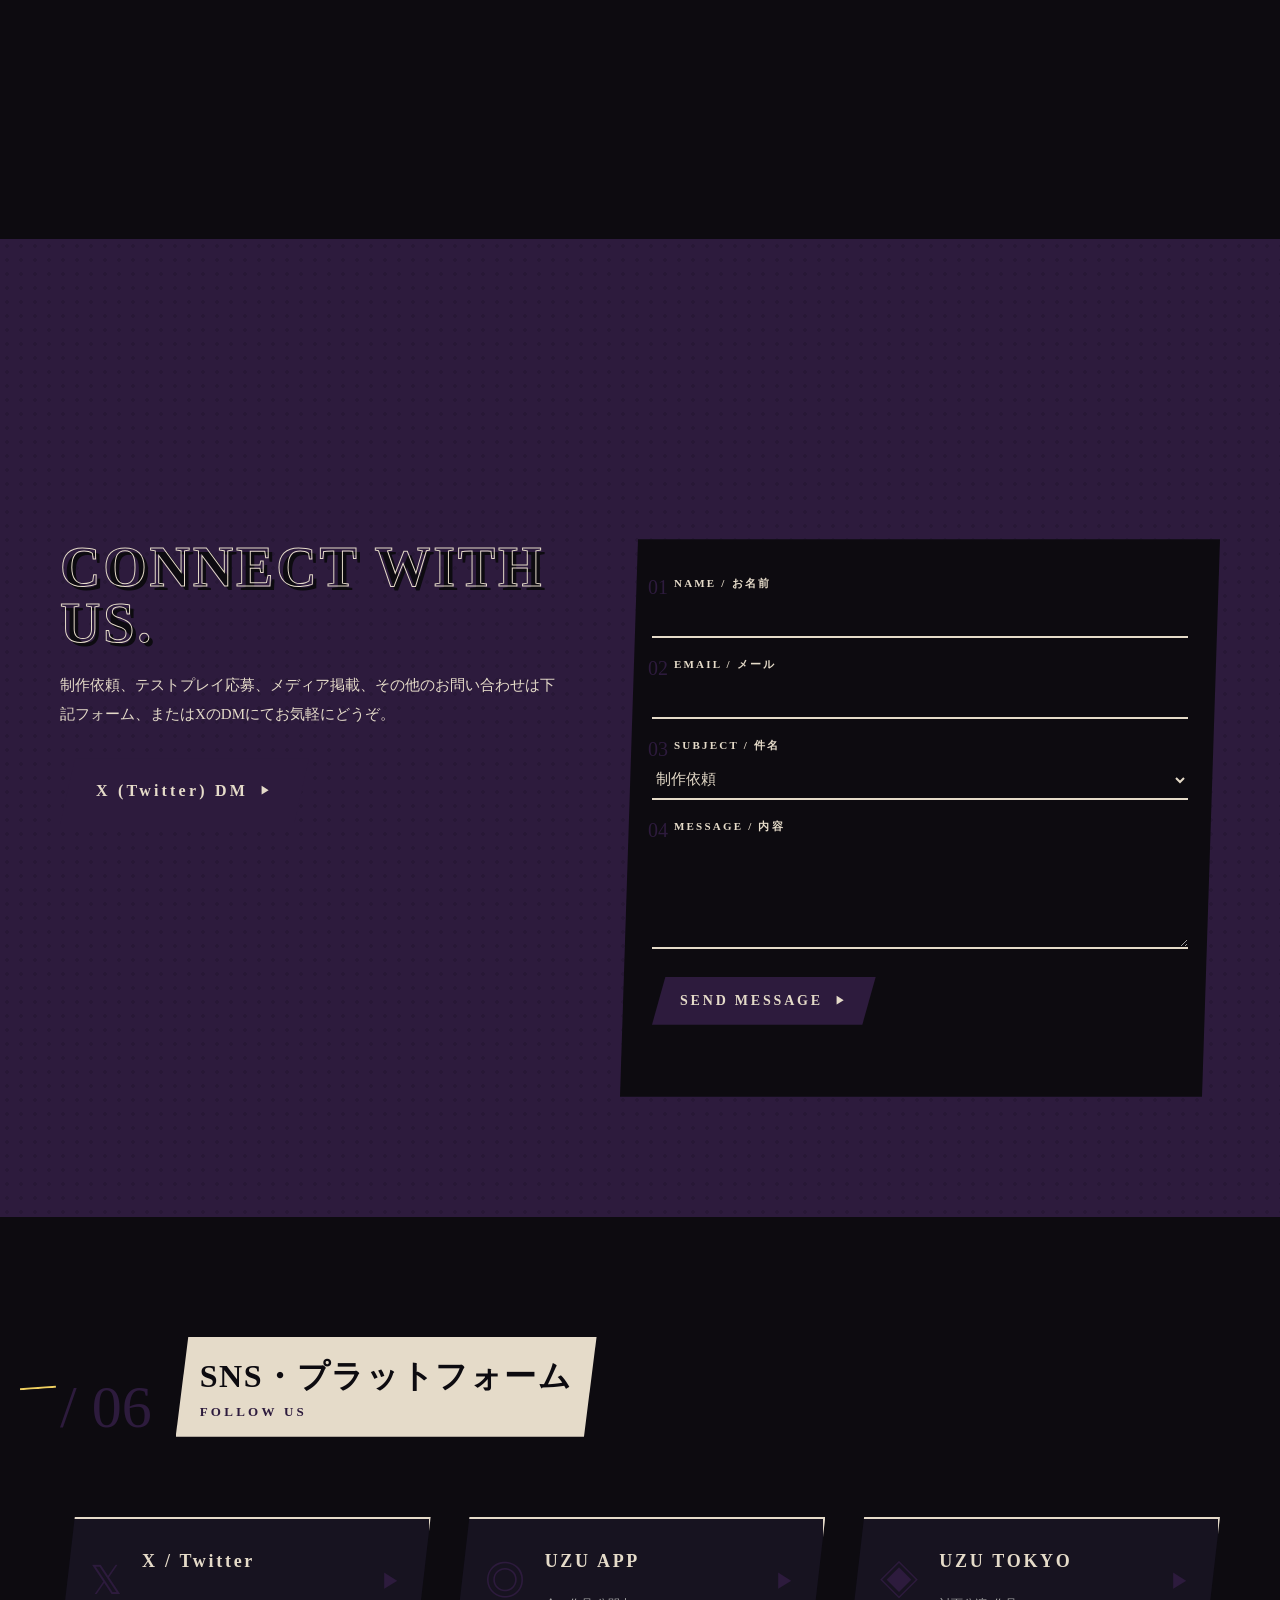
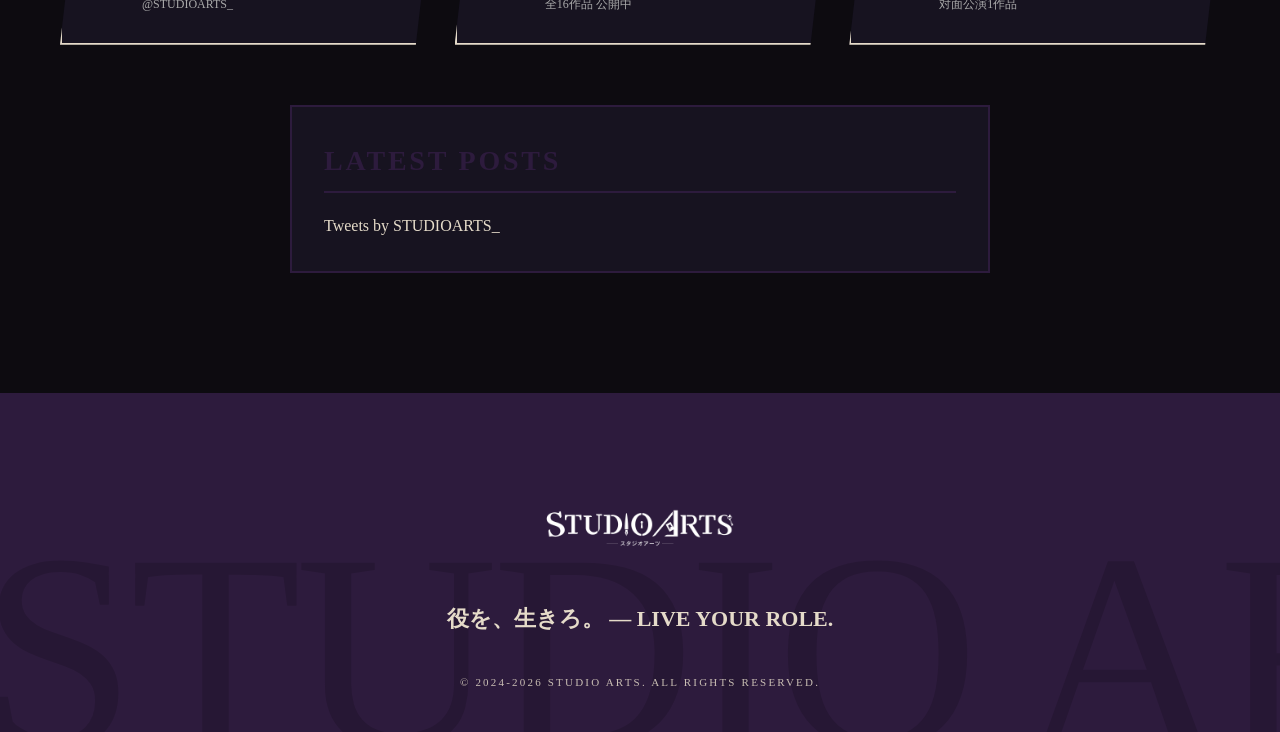
==== commit 21f83938: "Member hover: stagger shadow cards — box-shadow transitions with .18s delay after flyer lands" ====
--- a/index.html
+++ b/index.html
@@ -1884,7 +1884,7 @@
   z-index: 10;
 }
 
-/* ===== Member hover flyer — Slap-on sticker over the base card ===== */
+/* ===== Member hover flyer — Slap-on sticker with lagging shadow cards ===== */
 .member-reveal{
   position:absolute;
   inset:-12px;
@@ -1892,19 +1892,27 @@
   opacity:0;
   transform:translate(0,0) rotate(0deg) scale(.72);
   transform-origin:50% 50%;
-  transition:opacity .3s ease, transform .5s cubic-bezier(.3,1.45,.5,1);
   overflow:hidden;
   background:linear-gradient(135deg, var(--black) 0%, var(--black-soft) 100%);
   border:3px solid var(--black);
+  /* Baseline: shadows stacked directly behind (no offset = invisible) */
+  box-shadow:
+    0 0 0 var(--red),
+    0 0 0 var(--black-soft),
+    0 0 0 rgba(0,0,0,0);
+  transition:
+    opacity .3s ease,
+    transform .5s cubic-bezier(.3,1.45,.5,1),
+    box-shadow .55s cubic-bezier(.3,1.35,.4,1) .18s;
+}
+/* Per-card tilt variation (alternating mirror), shadows slide out of position after flyer lands */
+.member-card:nth-child(odd):hover .member-reveal{
+  opacity:1;
+  transform:translate(-6px,-6px) rotate(-2.5deg) scale(1);
   box-shadow:
     12px 12px 0 var(--red),
     22px 22px 0 var(--black-soft),
     28px 28px 32px rgba(0,0,0,.5);
-}
-/* Per-card tilt variation (alternating mirror) */
-.member-card:nth-child(odd):hover .member-reveal{
-  opacity:1;
-  transform:translate(-6px,-6px) rotate(-2.5deg) scale(1);
 }
 .member-card:nth-child(even):hover .member-reveal{
   opacity:1;
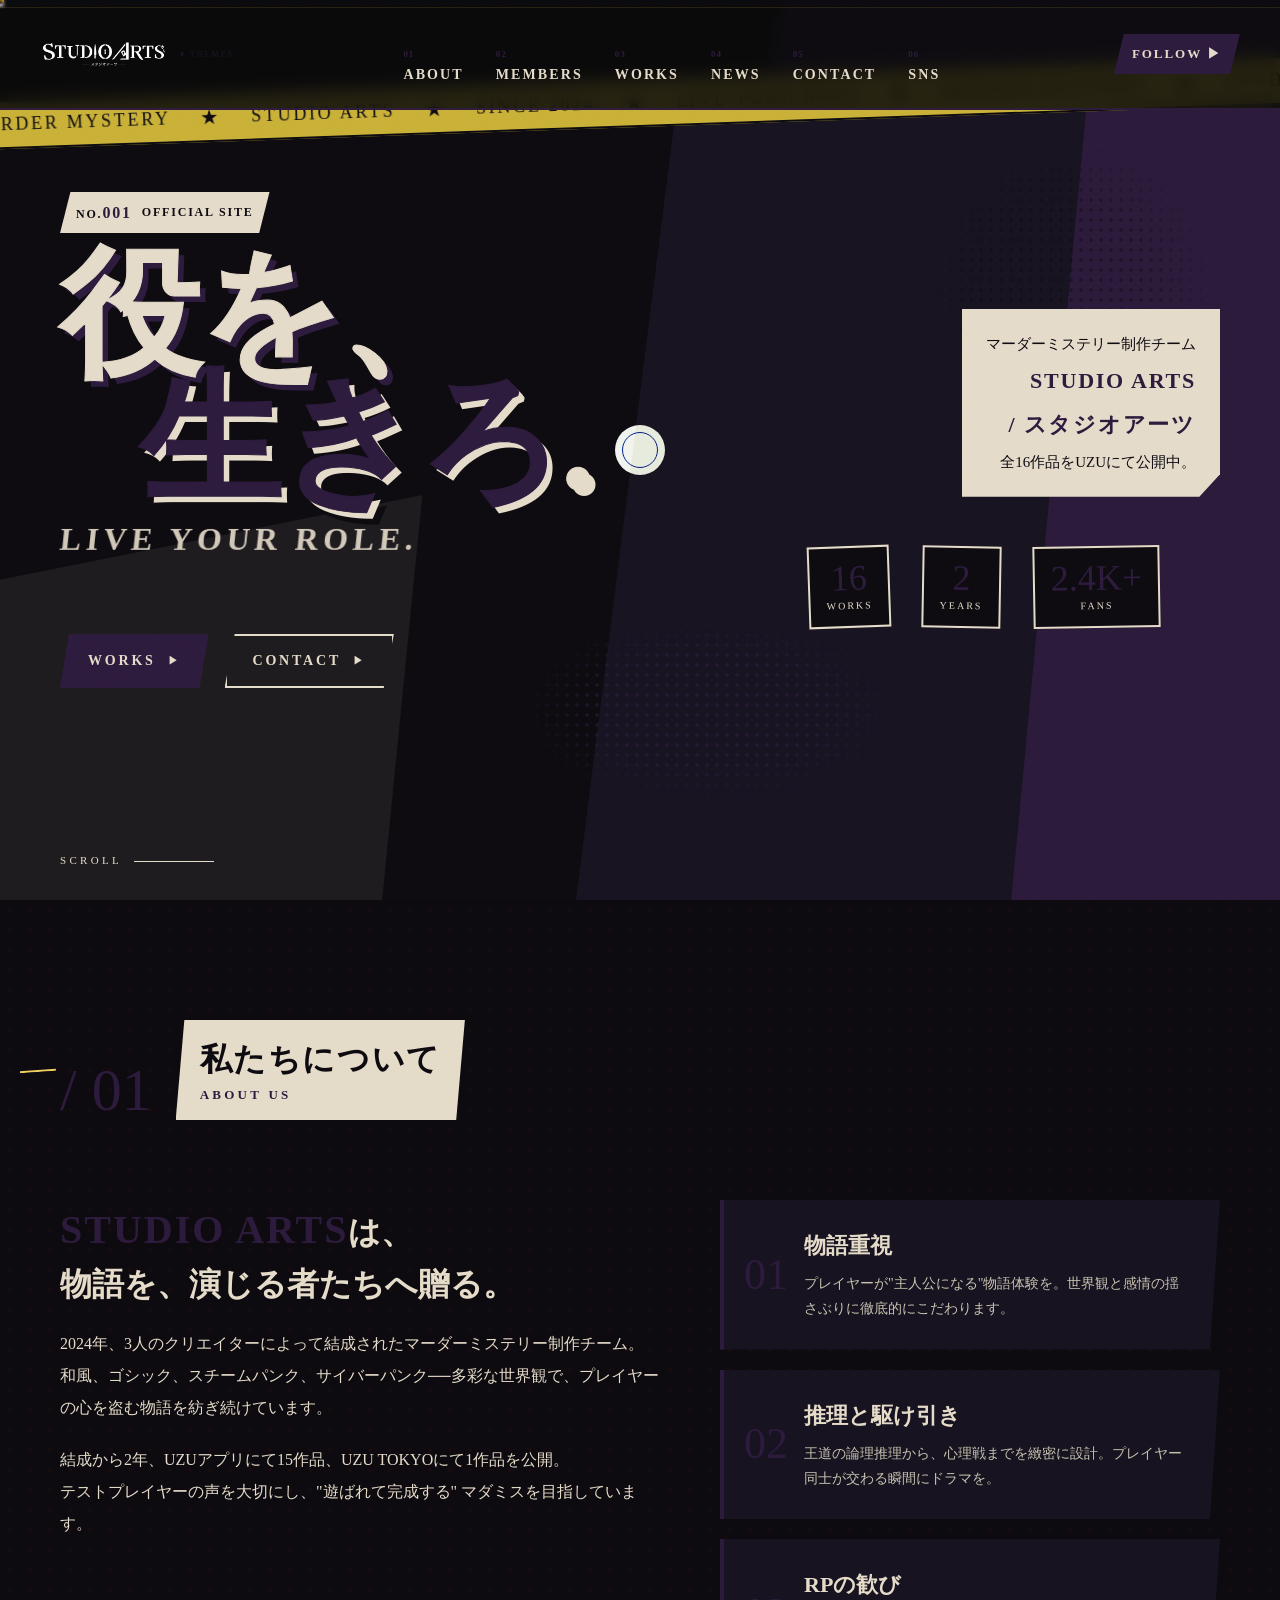
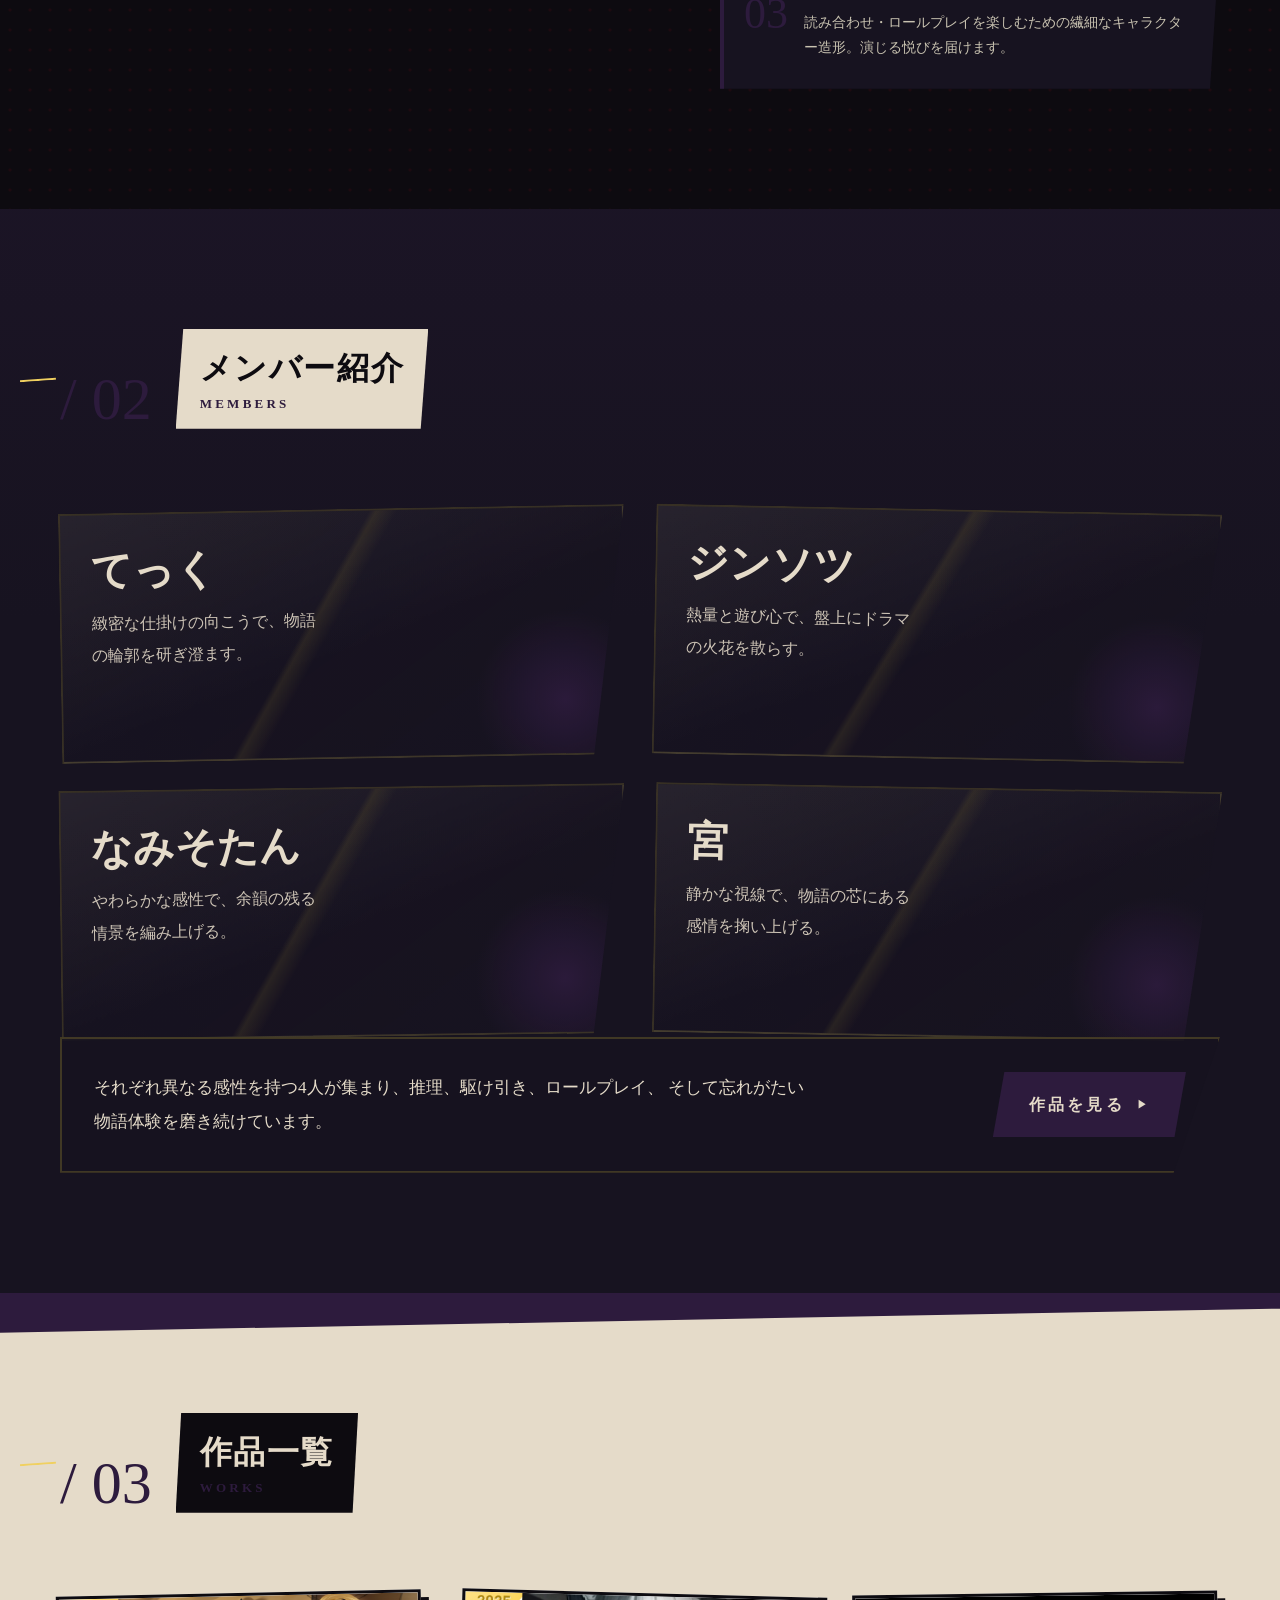
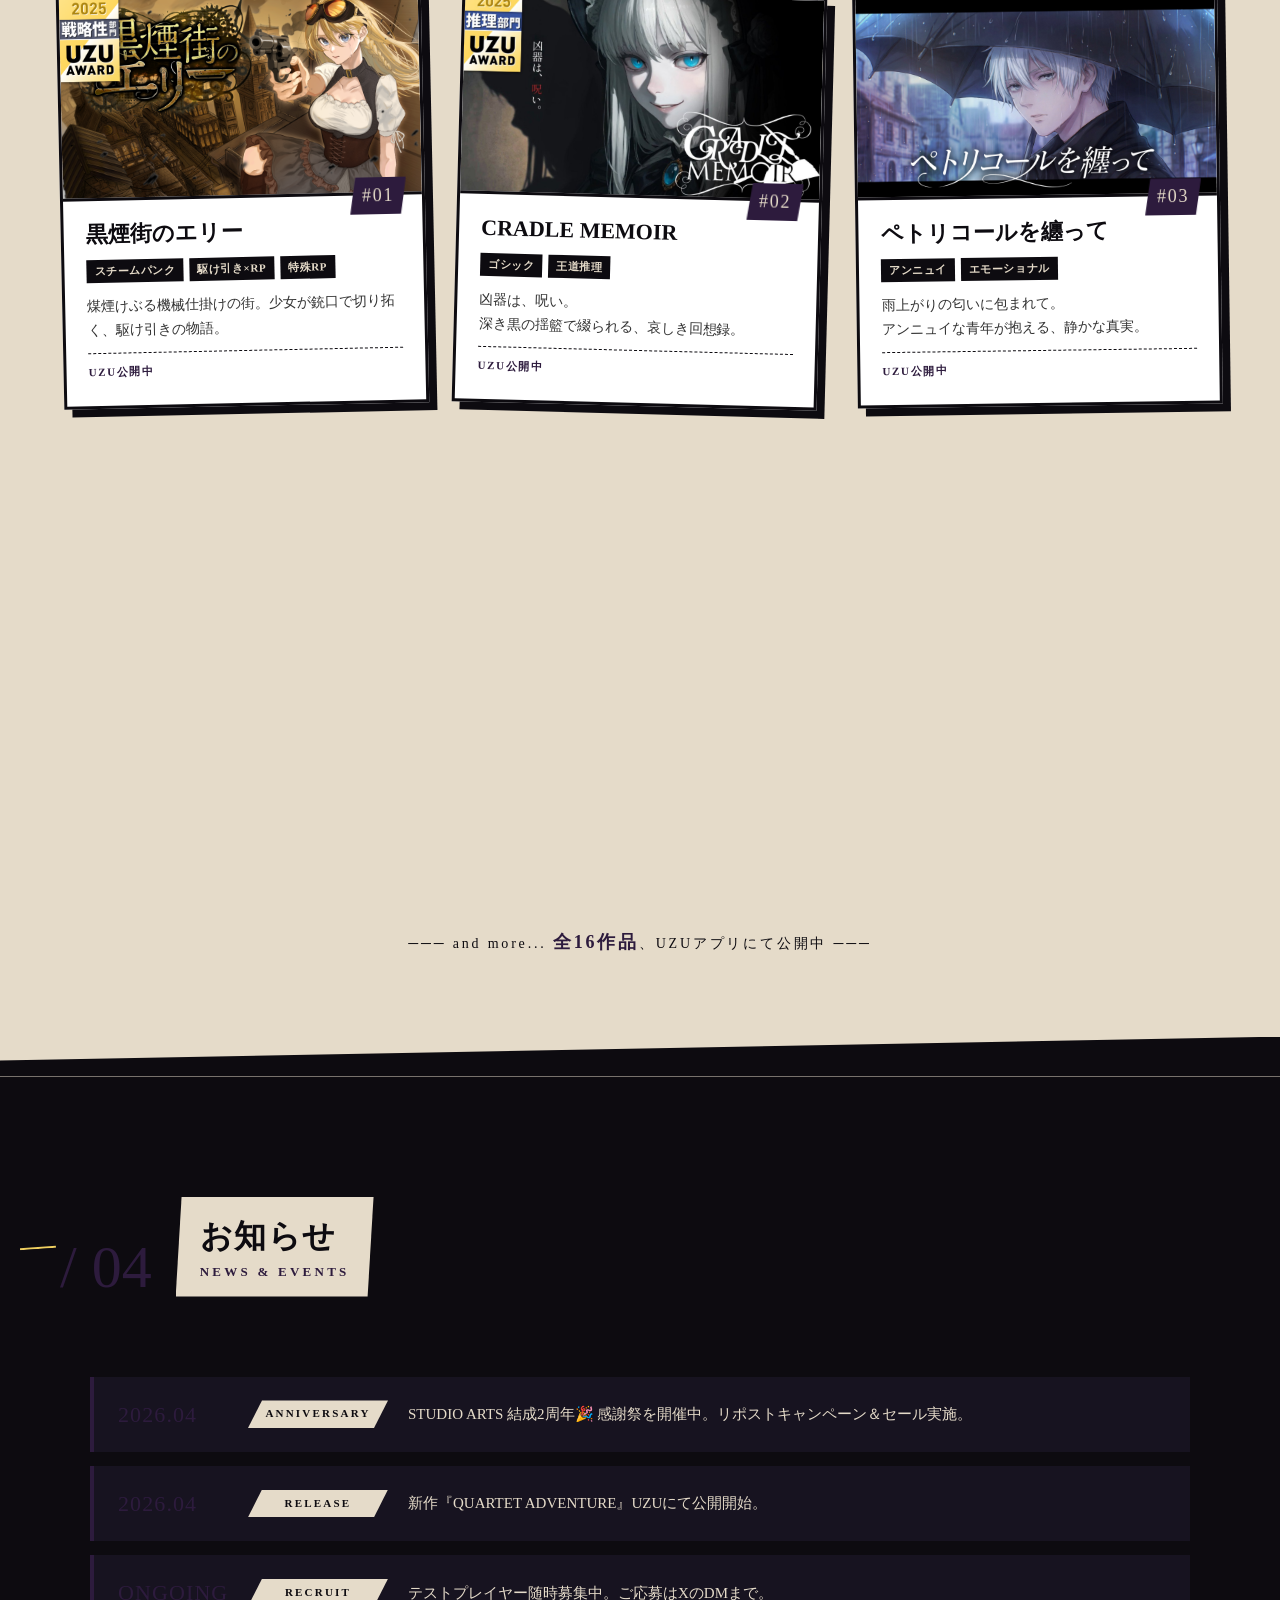
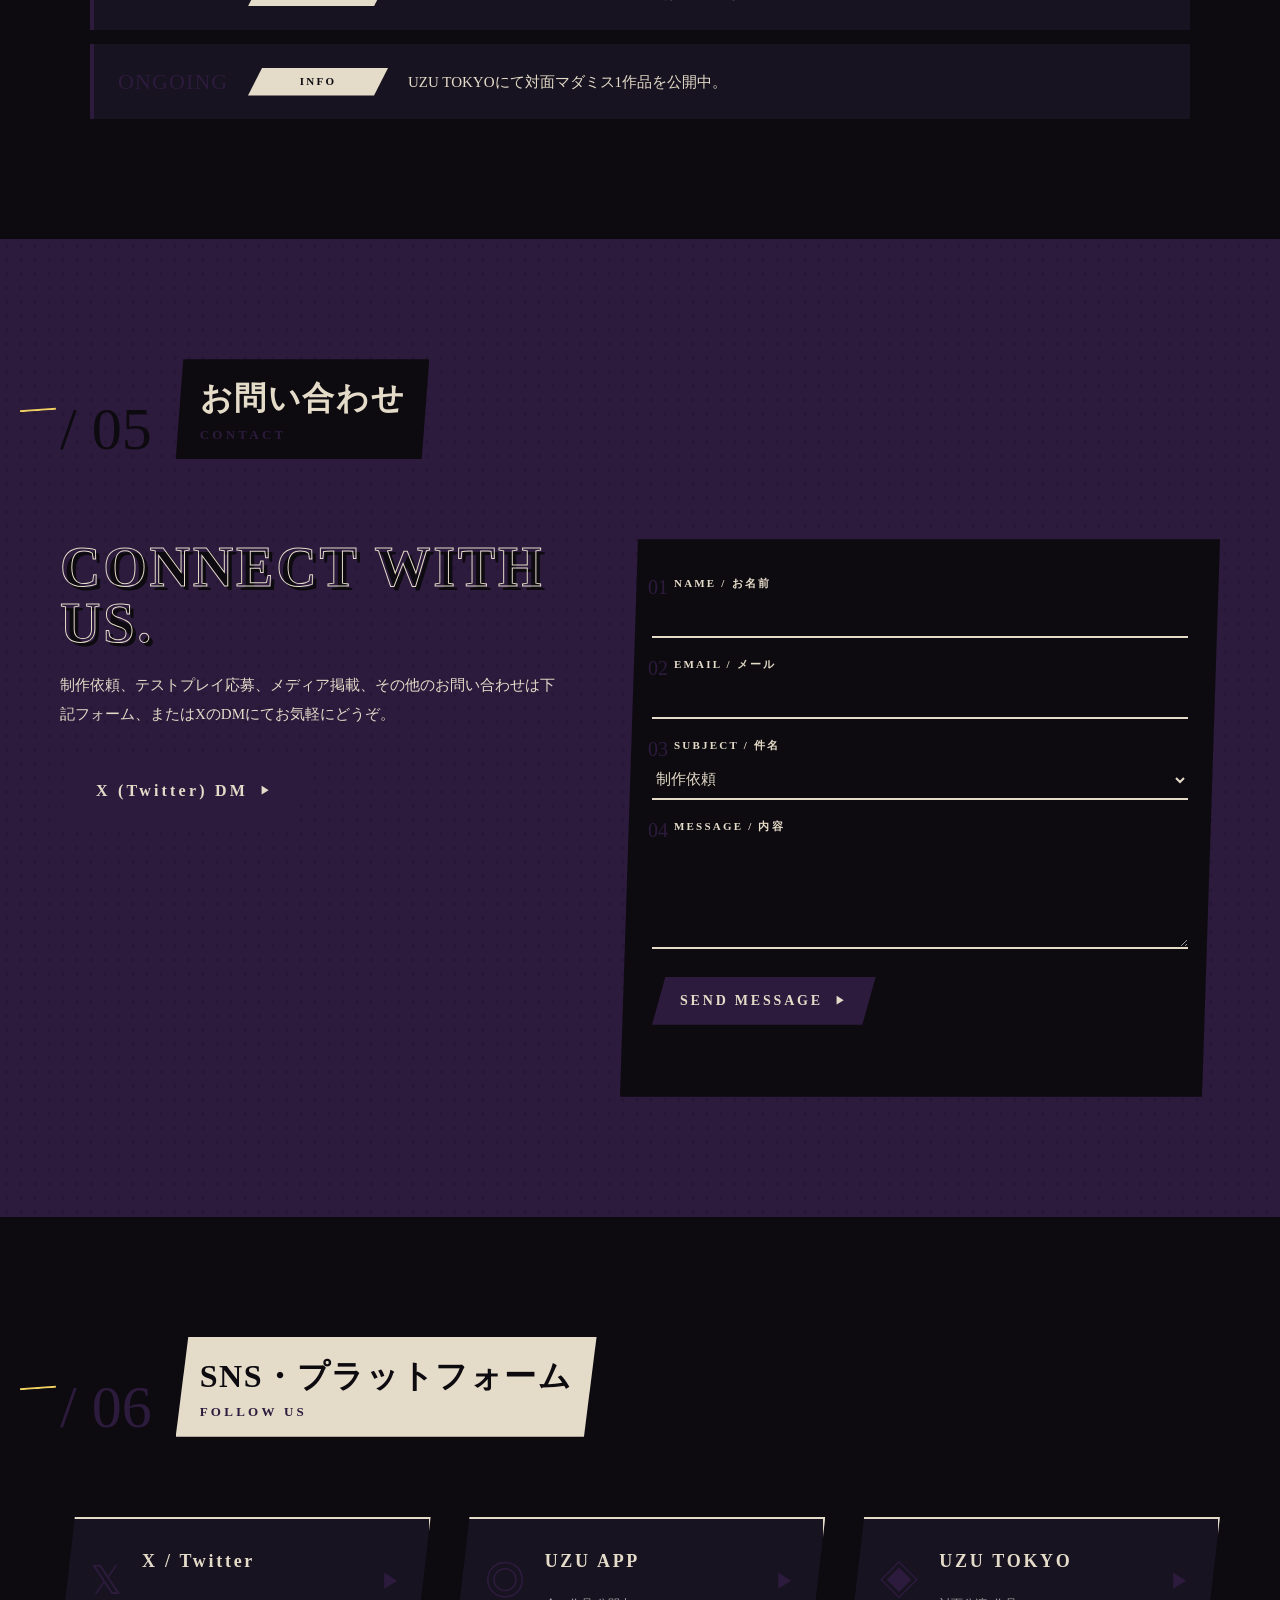
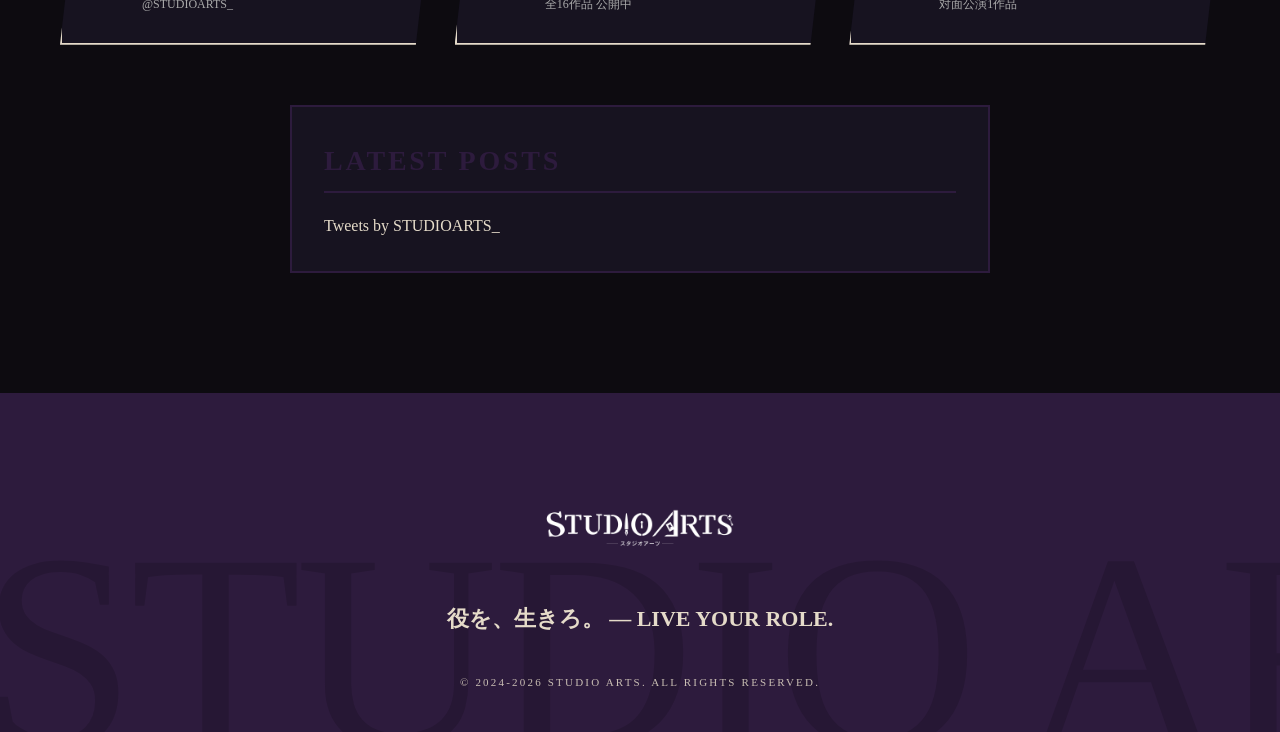
==== commit 1840edd2: "Member hover: 2 shadow layers offset in different directions (right-heavy vs down-heavy)" ====
--- a/index.html
+++ b/index.html
@@ -1910,17 +1910,17 @@
   opacity:1;
   transform:translate(-6px,-6px) rotate(-2.5deg) scale(1);
   box-shadow:
-    12px 12px 0 var(--red),
-    22px 22px 0 var(--black-soft),
-    28px 28px 32px rgba(0,0,0,.5);
+    16px 8px 0 var(--red),
+    8px 22px 0 var(--black-soft),
+    24px 28px 32px rgba(0,0,0,.5);
 }
 .member-card:nth-child(even):hover .member-reveal{
   opacity:1;
   transform:translate(6px,-6px) rotate(2.5deg) scale(1);
   box-shadow:
-    -12px 12px 0 var(--red),
-    -22px 22px 0 var(--black-soft),
-    -28px 28px 32px rgba(0,0,0,.5);
+    -16px 8px 0 var(--red),
+    -8px 22px 0 var(--black-soft),
+    -24px 28px 32px rgba(0,0,0,.5);
 }
 
 /* Inner content wrapper — clip-path wipe from left */
